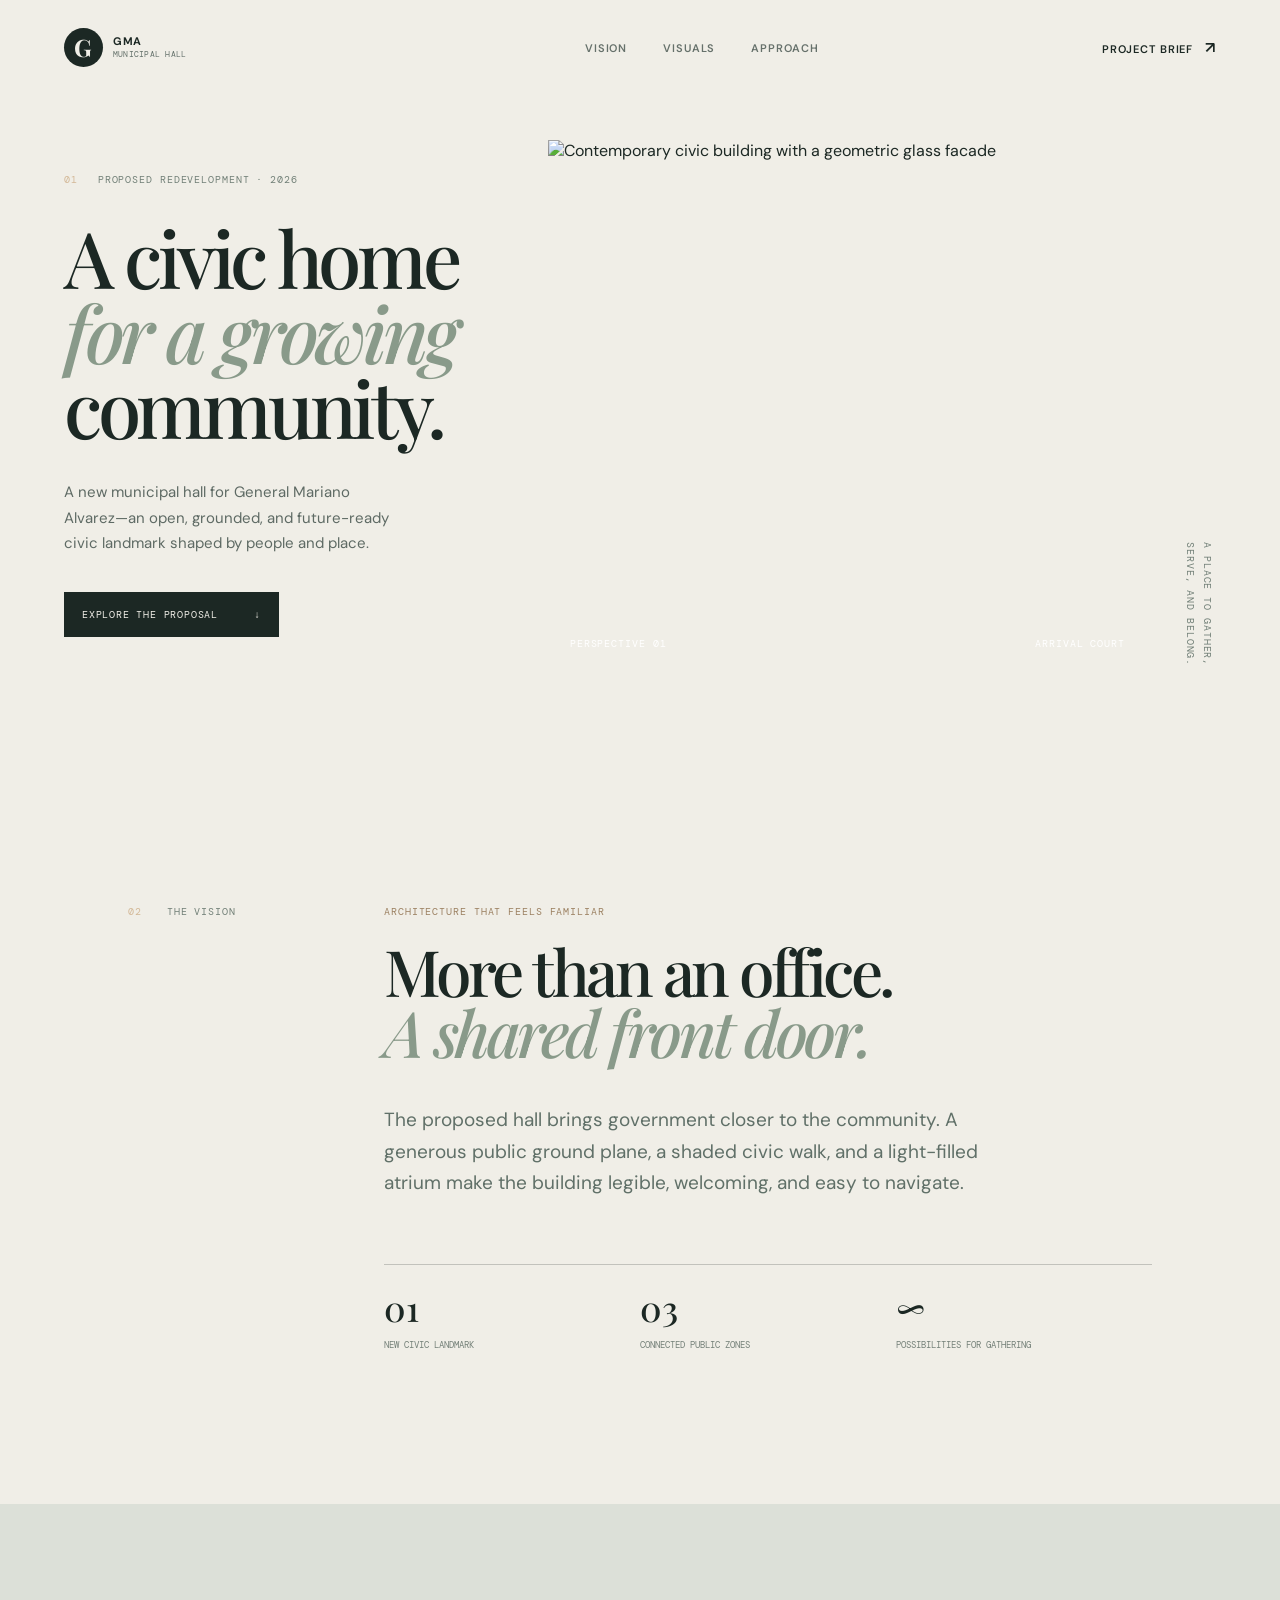
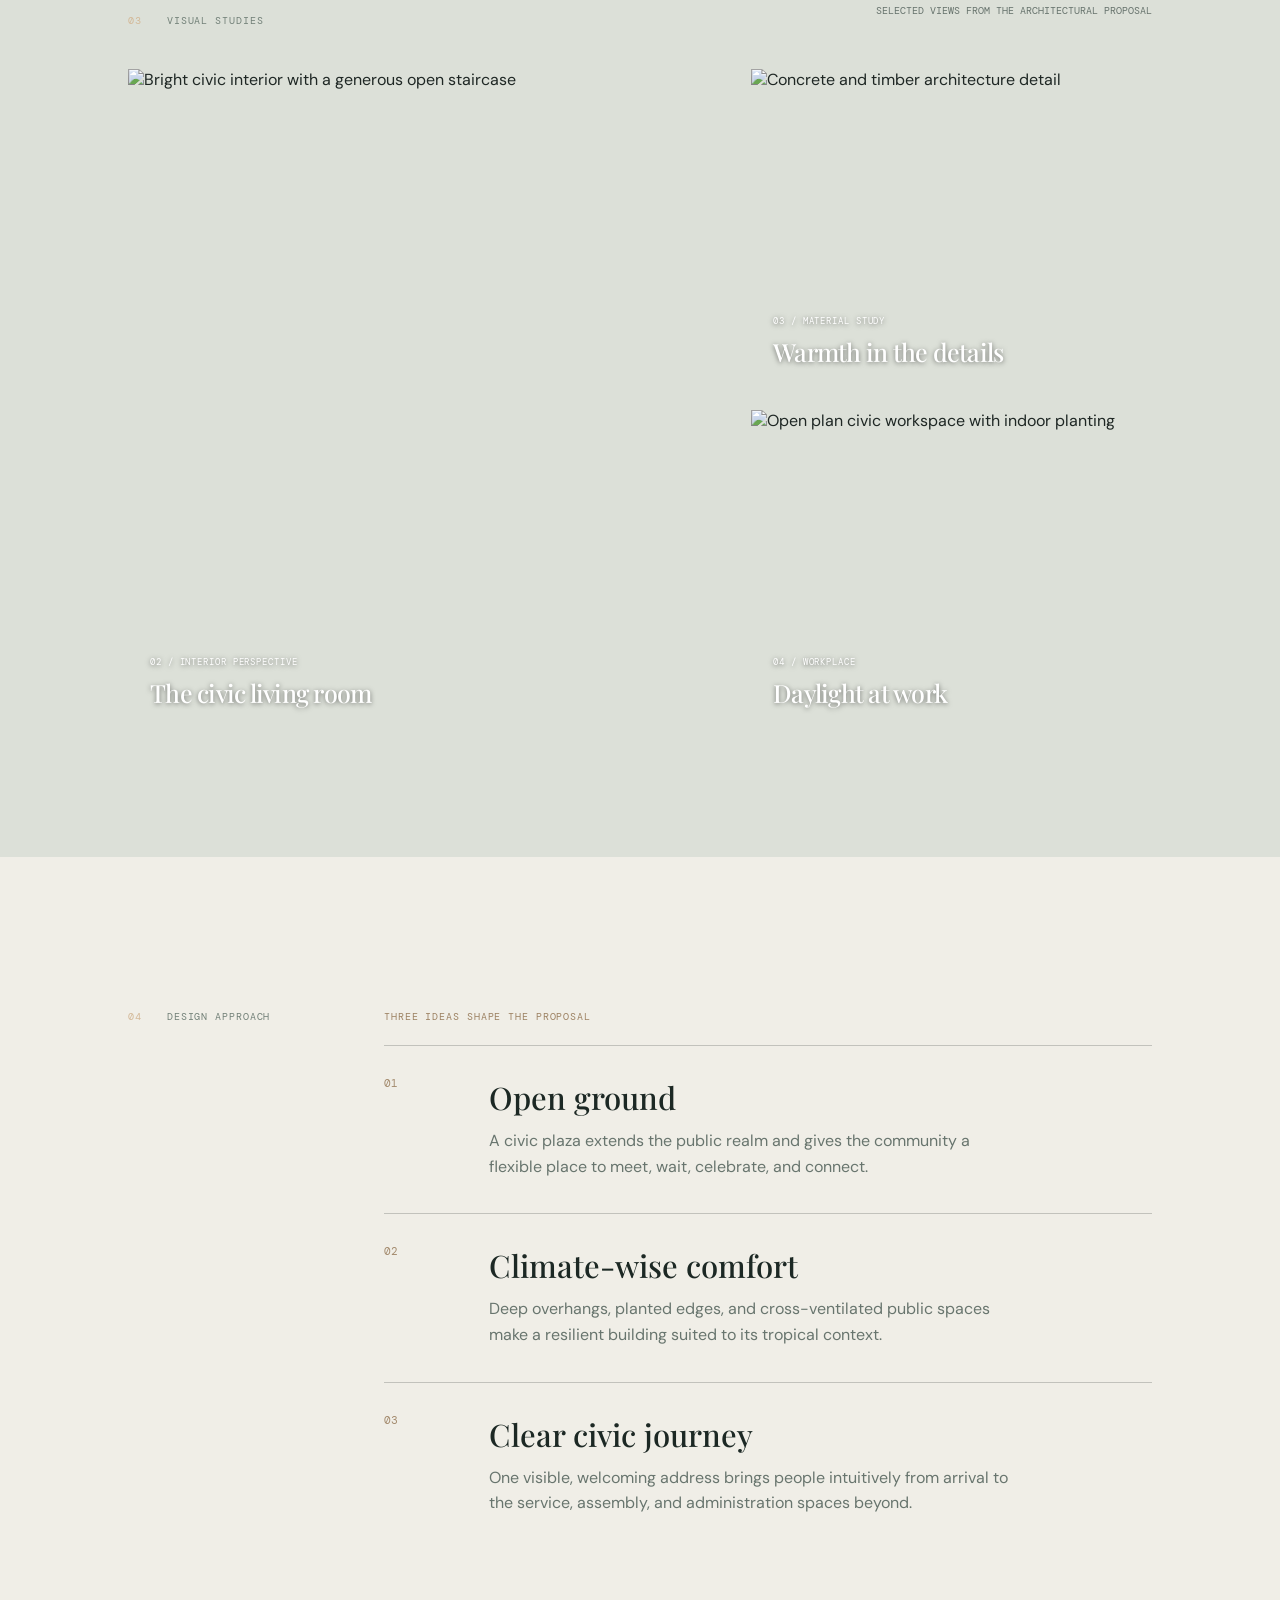
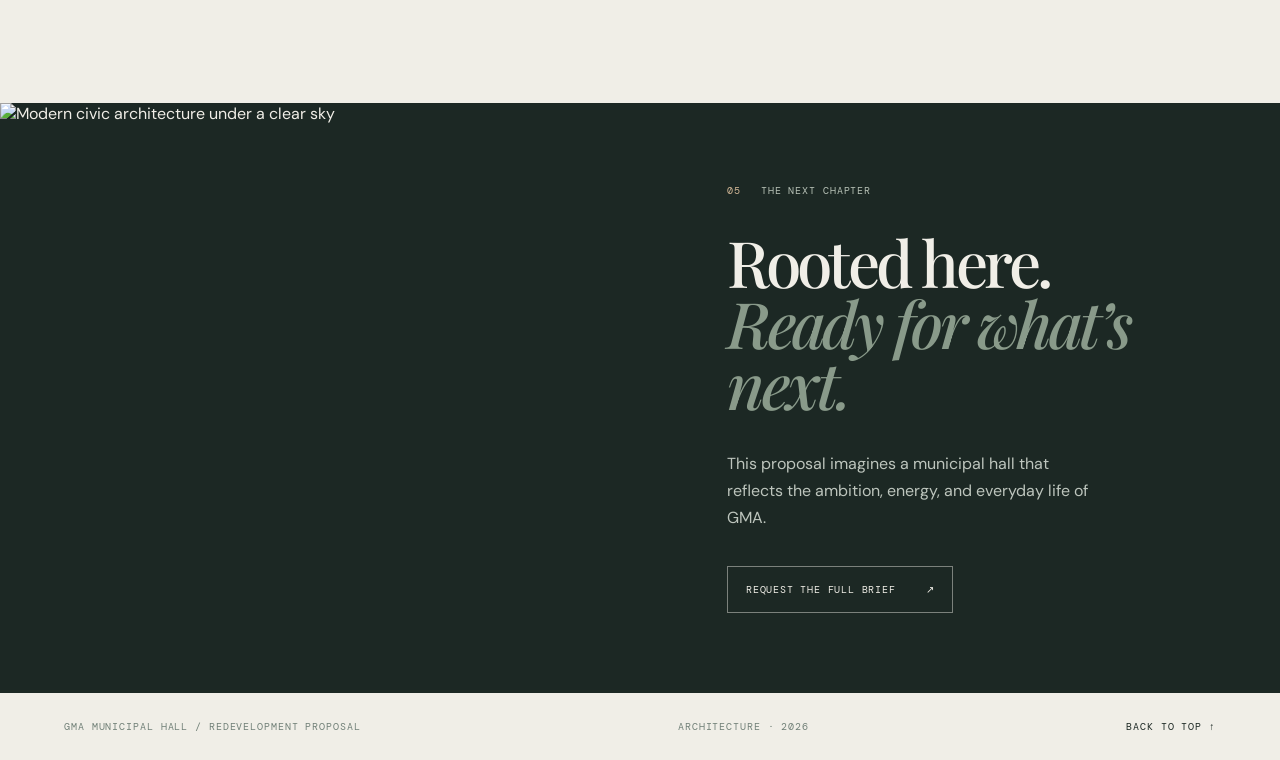
==== development.html @ 1686a59d "Initial" ====
<!doctype html>
<html lang="en">
  <head>
    <meta charset="UTF-8" />
    <meta name="viewport" content="width=device-width, initial-scale=1.0" />
    <meta name="description" content="A visual presentation of the proposed GMA Municipal Hall redevelopment." />
    <title>GMA Municipal Hall — Proposed Redevelopment</title>
    <link rel="preconnect" href="https://fonts.googleapis.com" />
    <link rel="preconnect" href="https://fonts.gstatic.com" crossorigin />
    <link href="https://fonts.googleapis.com/css2?family=DM+Mono:wght@400;500&family=DM+Sans:wght@400;500;600;700&family=Playfair+Display:wght@500;600&display=swap" rel="stylesheet" />
    <link rel="stylesheet" href="development.css" />
  </head>
  <body>
    <header class="site-header">
      <a class="wordmark" href="#top" aria-label="GMA Municipal Hall home">
        <span class="wordmark-mark">G</span>
        <span>GMA<br /><small>Municipal Hall</small></span>
      </a>
      <nav class="site-nav" aria-label="Primary navigation">
        <a href="#vision">Vision</a>
        <a href="#gallery">Visuals</a>
        <a href="#principles">Approach</a>
      </nav>
      <a class="header-link" href="#contact">Project brief <span>↗</span></a>
    </header>

    <main id="top">
      <section class="hero">
        <div class="hero-copy">
          <p class="eyebrow"><span>01</span> Proposed redevelopment · 2026</p>
          <h1>A civic home<br /><em>for a growing</em><br />community.</h1>
          <p class="hero-intro">A new municipal hall for General Mariano Alvarez—an open, grounded, and future-ready civic landmark shaped by people and place.</p>
          <a class="button button-dark" href="#gallery">Explore the proposal <span>↓</span></a>
        </div>
        <div class="hero-image">
          <img src="https://images.unsplash.com/photo-1486406146926-c627a92ad1ab?auto=format&fit=crop&w=1800&q=85" alt="Contemporary civic building with a geometric glass facade" />
          <div class="image-caption"><span>Perspective 01</span><span>Arrival court</span></div>
        </div>
        <div class="hero-side-note">A place to gather,<br />serve, and belong.</div>
      </section>

      <section class="intro section-grid" id="vision">
        <div class="section-label"><span>02</span><span>The vision</span></div>
        <div class="intro-content">
          <p class="kicker">Architecture that feels familiar</p>
          <h2>More than an office.<br /><em>A shared front door.</em></h2>
          <p class="large-copy">The proposed hall brings government closer to the community. A generous public ground plane, a shaded civic walk, and a light-filled atrium make the building legible, welcoming, and easy to navigate.</p>
          <div class="stats">
            <div><strong>01</strong><span>New civic landmark</span></div>
            <div><strong>03</strong><span>Connected public zones</span></div>
            <div><strong>∞</strong><span>Possibilities for gathering</span></div>
          </div>
        </div>
      </section>

      <section class="gallery-section" id="gallery">
        <div class="section-heading">
          <div class="section-label"><span>03</span><span>Visual studies</span></div>
          <p>Selected views from the architectural proposal</p>
        </div>
        <div class="gallery">
          <figure class="gallery-feature">
            <img src="https://images.unsplash.com/photo-1497366811353-6870744d04b2?auto=format&fit=crop&w=1400&q=85" alt="Bright civic interior with a generous open staircase" loading="lazy" />
            <figcaption><span>02 / Interior perspective</span><strong>The civic living room</strong></figcaption>
          </figure>
          <figure class="gallery-small gallery-small-top">
            <img src="https://images.unsplash.com/photo-1511818966892-d7d671e672a2?auto=format&fit=crop&w=1000&q=85" alt="Concrete and timber architecture detail" loading="lazy" />
            <figcaption><span>03 / Material study</span><strong>Warmth in the details</strong></figcaption>
          </figure>
          <figure class="gallery-small gallery-small-bottom">
            <img src="https://images.unsplash.com/photo-1497366754035-f200968a6e72?auto=format&fit=crop&w=1000&q=85" alt="Open plan civic workspace with indoor planting" loading="lazy" />
            <figcaption><span>04 / Workplace</span><strong>Daylight at work</strong></figcaption>
          </figure>
        </div>
      </section>

      <section class="principles section-grid" id="principles">
        <div class="section-label"><span>04</span><span>Design approach</span></div>
        <div class="principles-content">
          <p class="kicker">Three ideas shape the proposal</p>
          <div class="principle">
            <span class="principle-number">01</span>
            <div><h3>Open ground</h3><p>A civic plaza extends the public realm and gives the community a flexible place to meet, wait, celebrate, and connect.</p></div>
          </div>
          <div class="principle">
            <span class="principle-number">02</span>
            <div><h3>Climate-wise comfort</h3><p>Deep overhangs, planted edges, and cross-ventilated public spaces make a resilient building suited to its tropical context.</p></div>
          </div>
          <div class="principle">
            <span class="principle-number">03</span>
            <div><h3>Clear civic journey</h3><p>One visible, welcoming address brings people intuitively from arrival to the service, assembly, and administration spaces beyond.</p></div>
          </div>
        </div>
      </section>

      <section class="closing" id="contact">
        <div class="closing-image"><img src="https://images.unsplash.com/photo-1487958449943-2429e8be8625?auto=format&fit=crop&w=1800&q=85" alt="Modern civic architecture under a clear sky" loading="lazy" /></div>
        <div class="closing-copy">
          <p class="eyebrow"><span>05</span> The next chapter</p>
          <h2>Rooted here.<br /><em>Ready for what’s next.</em></h2>
          <p>This proposal imagines a municipal hall that reflects the ambition, energy, and everyday life of GMA.</p>
          <a class="button button-light" href="mailto:hello@example.com">Request the full brief <span>↗</span></a>
        </div>
      </section>
    </main>

    <footer class="site-footer">
      <span>GMA Municipal Hall / Redevelopment proposal</span>
      <span>Architecture · 2026</span>
      <a href="#top">Back to top ↑</a>
    </footer>
  </body>
</html>
---- development.css ----
:root {
  --ink: #1c2824;
  --paper: #f0eee7;
  --sand: #d3b897;
  --sage: #8d9c8a;
  --line: rgba(28, 40, 36, 0.22);
  --serif: "Playfair Display", Georgia, serif;
  --sans: "DM Sans", Arial, sans-serif;
  --mono: "DM Mono", monospace;
}

* { box-sizing: border-box; }
html { scroll-behavior: smooth; }
body { margin: 0; color: var(--ink); background: var(--paper); font-family: var(--sans); }
img { display: block; width: 100%; height: 100%; object-fit: cover; }
a { color: inherit; text-decoration: none; }
.site-header { align-items: center; display: flex; justify-content: space-between; padding: 28px 5vw; }
.wordmark { align-items: center; display: flex; font-size: 11px; font-weight: 700; gap: 10px; letter-spacing: .06em; line-height: 1.05; text-transform: uppercase; }
.wordmark-mark { align-items: center; background: var(--ink); border-radius: 50%; color: var(--paper); display: flex; font-family: var(--serif); font-size: 24px; height: 39px; justify-content: center; width: 39px; }
.wordmark small { color: #64716b; font-family: var(--mono); font-size: 8px; font-weight: 400; letter-spacing: .03em; }
.site-nav { display: flex; gap: 36px; margin-left: 9vw; }
.site-nav a, .header-link { font-size: 11px; font-weight: 600; letter-spacing: .08em; text-transform: uppercase; }
.site-nav a { color: #66716b; }
.site-nav a:hover, .header-link:hover { color: var(--sand); }
.header-link span { font-size: 16px; margin-left: 8px; }
.hero { display: grid; grid-template-columns: 42% 52% 6%; min-height: 650px; padding: 5vh 5vw 9vh; }
.hero-copy { align-self: center; padding-right: 8%; }
.eyebrow, .kicker, .section-label, .image-caption, figcaption, .hero-side-note, .site-footer { font-family: var(--mono); font-size: 10px; letter-spacing: .09em; text-transform: uppercase; }
.eyebrow { color: #728078; margin: 0 0 34px; }
.eyebrow span, .section-label span:first-child { color: var(--sand); margin-right: 13px; }
h1, h2 { font-family: var(--serif); font-weight: 500; letter-spacing: -.055em; line-height: .96; margin: 0; }
h1 { font-size: clamp(52px, 6.1vw, 94px); }
h1 em, h2 em { color: #899a8a; font-style: italic; }
.hero-intro { color: #5e6a64; font-size: 15px; line-height: 1.7; margin: 35px 0; max-width: 340px; }
.button { display: inline-flex; font-family: var(--mono); font-size: 10px; gap: 30px; justify-content: space-between; letter-spacing: .08em; padding: 16px 18px; text-transform: uppercase; }
.button-dark { background: var(--ink); color: var(--paper); min-width: 215px; }
.button-light { border: 1px solid rgba(240,238,231,.45); color: var(--paper); min-width: 220px; }
.button:hover { transform: translateY(-2px); transition: transform .2s ease; }
.hero-image { min-height: 530px; position: relative; }
.image-caption { bottom: 20px; color: white; display: flex; justify-content: space-between; left: 22px; position: absolute; right: 22px; }
.hero-side-note { align-self: end; color: #728078; line-height: 1.7; padding-bottom: 4px; writing-mode: vertical-rl; }
.section-grid { display: grid; grid-template-columns: 25% 75%; padding: 12vw 10vw; }
.section-label { color: #728078; display: flex; gap: 12px; }
.intro-content { max-width: 800px; }
.kicker { color: #9c8162; margin: 0 0 22px; }
h2 { font-size: clamp(40px, 5vw, 70px); }
.large-copy { color: #607068; font-size: 19px; line-height: 1.65; margin: 42px 0 65px; max-width: 620px; }
.stats { border-top: 1px solid var(--line); display: grid; grid-template-columns: repeat(3, 1fr); padding-top: 19px; }
.stats div { display: flex; flex-direction: column; gap: 8px; }
.stats strong { font-family: var(--serif); font-size: 35px; font-weight: 500; }
.stats span { color: #758179; font-family: var(--mono); font-size: 9px; text-transform: uppercase; }
.gallery-section { background: #dce0d8; padding: 7vw 10vw 10vw; }
.section-heading { align-items: end; display: flex; justify-content: space-between; margin-bottom: 42px; }
.section-heading p { color: #67736d; font-family: var(--mono); font-size: 10px; text-transform: uppercase; }
.gallery { display: grid; gap: 22px; grid-template-columns: 1.5fr 1fr; grid-template-rows: 1fr 1fr; }
figure { margin: 0; }
.gallery-feature { grid-row: span 2; min-height: 660px; }
.gallery-small { min-height: 319px; }
figure img { filter: saturate(.72); transition: filter .4s ease, transform .6s ease; }
figure:hover img { filter: saturate(1); transform: scale(1.02); }
figure { overflow: hidden; position: relative; }
figcaption { bottom: 20px; color: #fff; left: 22px; position: absolute; text-shadow: 0 1px 5px #0008; }
figcaption span { display: block; font-size: 9px; margin-bottom: 8px; }
figcaption strong { display: block; font-family: var(--serif); font-size: 25px; font-weight: 500; letter-spacing: -.03em; text-transform: none; }
.principles-content { max-width: 780px; }
.principle { border-top: 1px solid var(--line); display: grid; gap: 35px; grid-template-columns: 70px 1fr; padding: 30px 0 34px; }
.principle-number { color: #a38a6d; font-family: var(--mono); font-size: 11px; }
h3 { font-family: var(--serif); font-size: 31px; font-weight: 500; margin: 0 0 10px; }
.principle p { color: #68756e; line-height: 1.6; margin: 0; max-width: 520px; }
.closing { background: var(--ink); color: var(--paper); display: grid; grid-template-columns: 52% 48%; min-height: 590px; }
.closing-image { min-height: 590px; }
.closing-copy { align-self: center; padding: 10%; }
.closing-copy .eyebrow { color: #b7c1b6; }
.closing-copy h2 { font-size: clamp(44px, 5vw, 72px); }
.closing-copy > p:not(.eyebrow) { color: #bdc5bd; line-height: 1.7; margin: 35px 0; max-width: 370px; }
.site-footer { color: #718078; display: flex; justify-content: space-between; padding: 27px 5vw; }
.site-footer a { color: var(--ink); }
@media (max-width: 750px) {
  .site-header { padding: 20px 6vw; }
  .site-nav { display: none; }
  .header-link { font-size: 9px; }
  .hero { display: block; padding: 9vh 6vw 13vh; }
  .hero-copy { padding: 0 0 48px; }
  .hero-image { min-height: 440px; }
  .hero-side-note { display: none; }
  .section-grid { display: block; padding: 22vw 8vw; }
  .section-label { margin-bottom: 42px; }
  .large-copy { font-size: 17px; margin: 32px 0 48px; }
  .stats { gap: 12px; }
  .stats strong { font-size: 28px; }
  .stats span { font-size: 8px; line-height: 1.4; }
  .gallery-section { padding: 18vw 6vw; }
  .section-heading { align-items: start; display: block; }
  .section-heading p { line-height: 1.5; margin-top: 20px; }
  .gallery { display: block; }
  .gallery-feature, .gallery-small { margin-bottom: 18px; min-height: 390px; }
  .gallery-small:last-child { margin-bottom: 0; }
  .closing { display: block; }
  .closing-image { min-height: 380px; }
  .closing-copy { padding: 18vw 8vw 20vw; }
  .site-footer { display: block; font-size: 8px; line-height: 2.2; padding: 24px 6vw; }
  .site-footer a { display: block; }
}
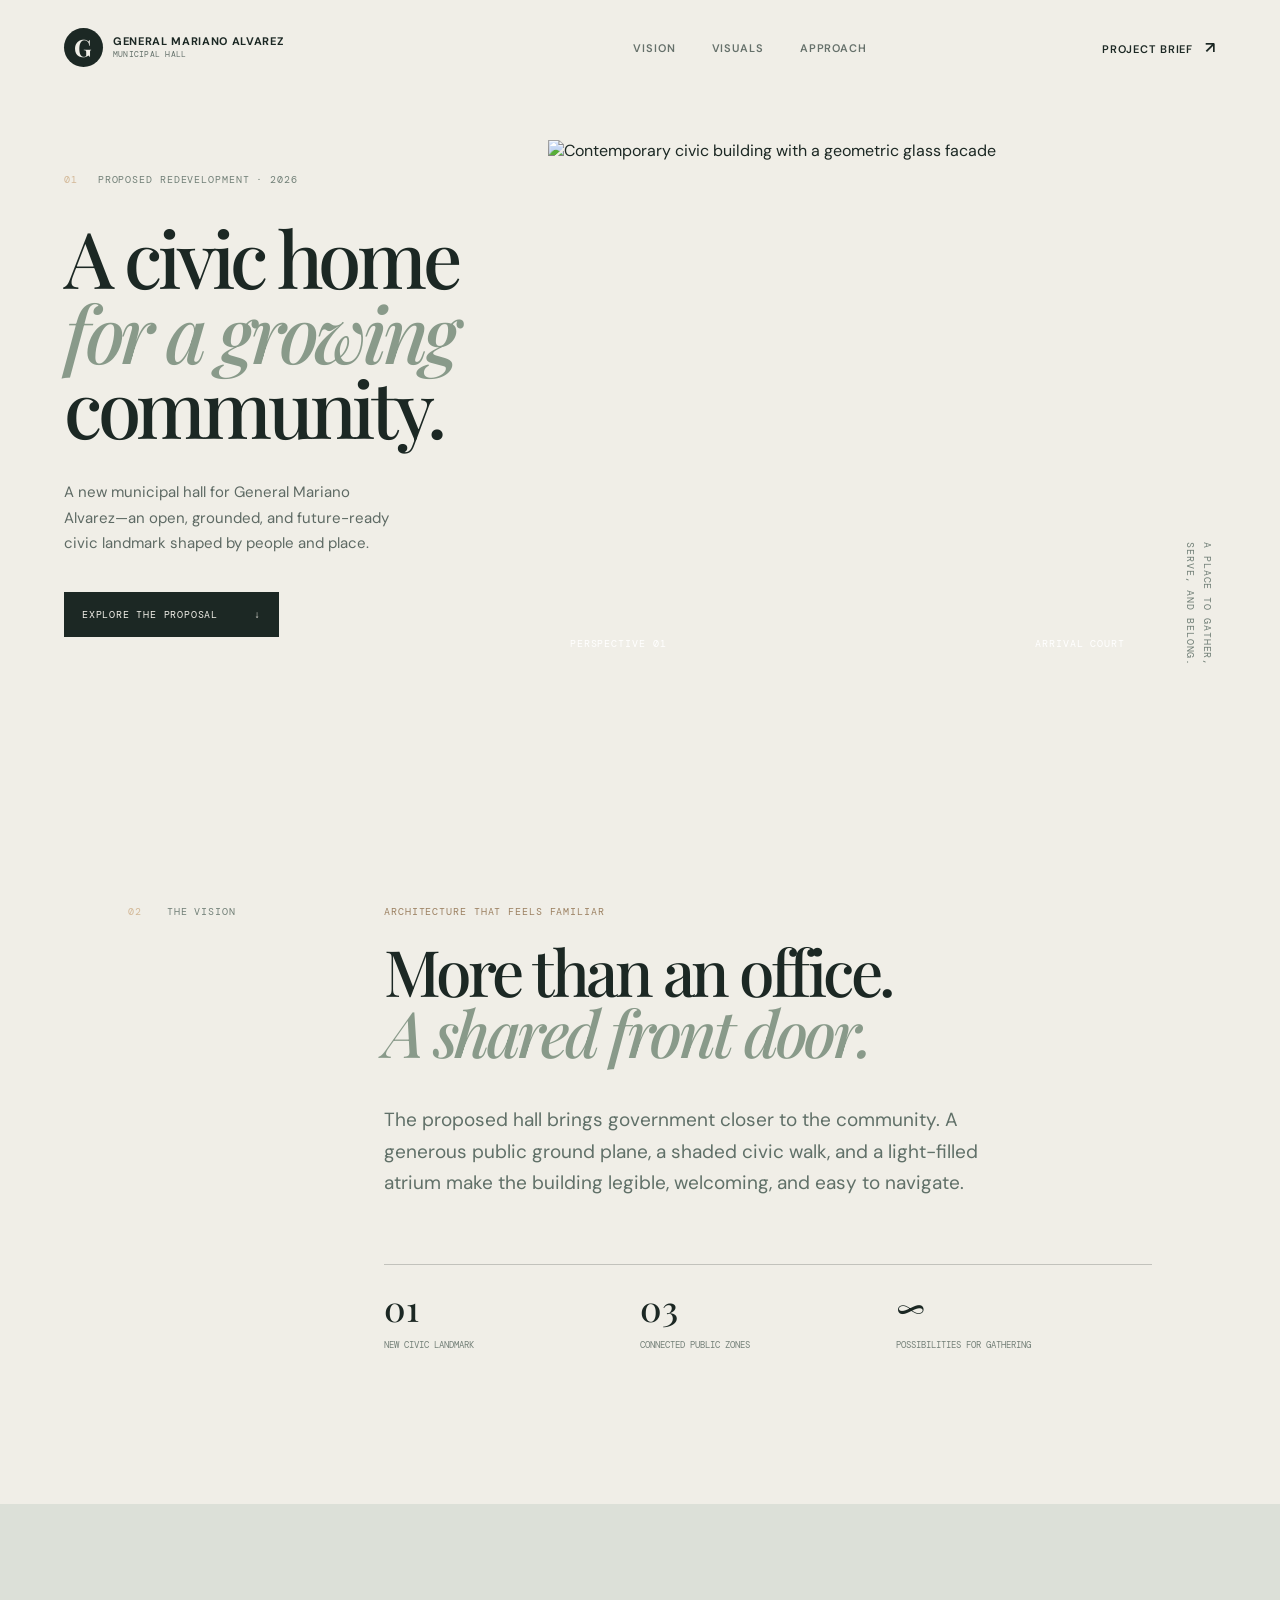
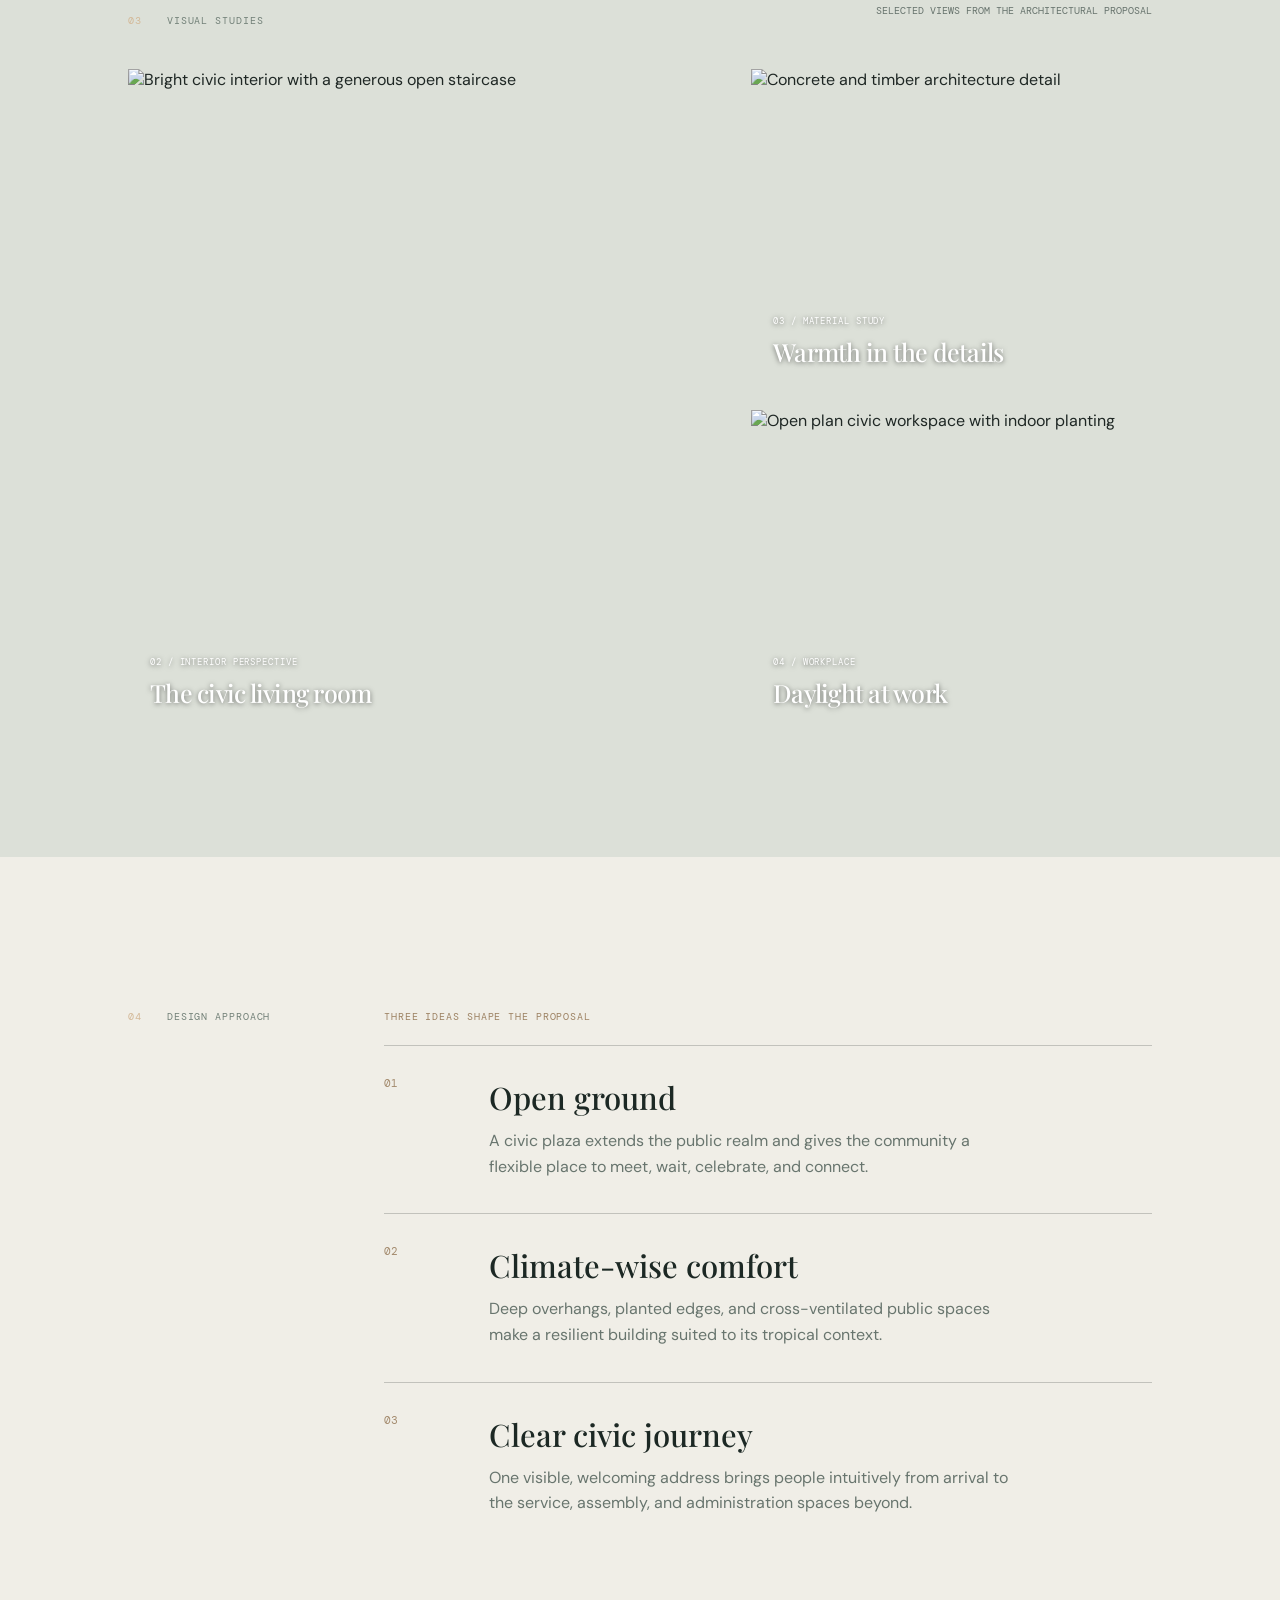
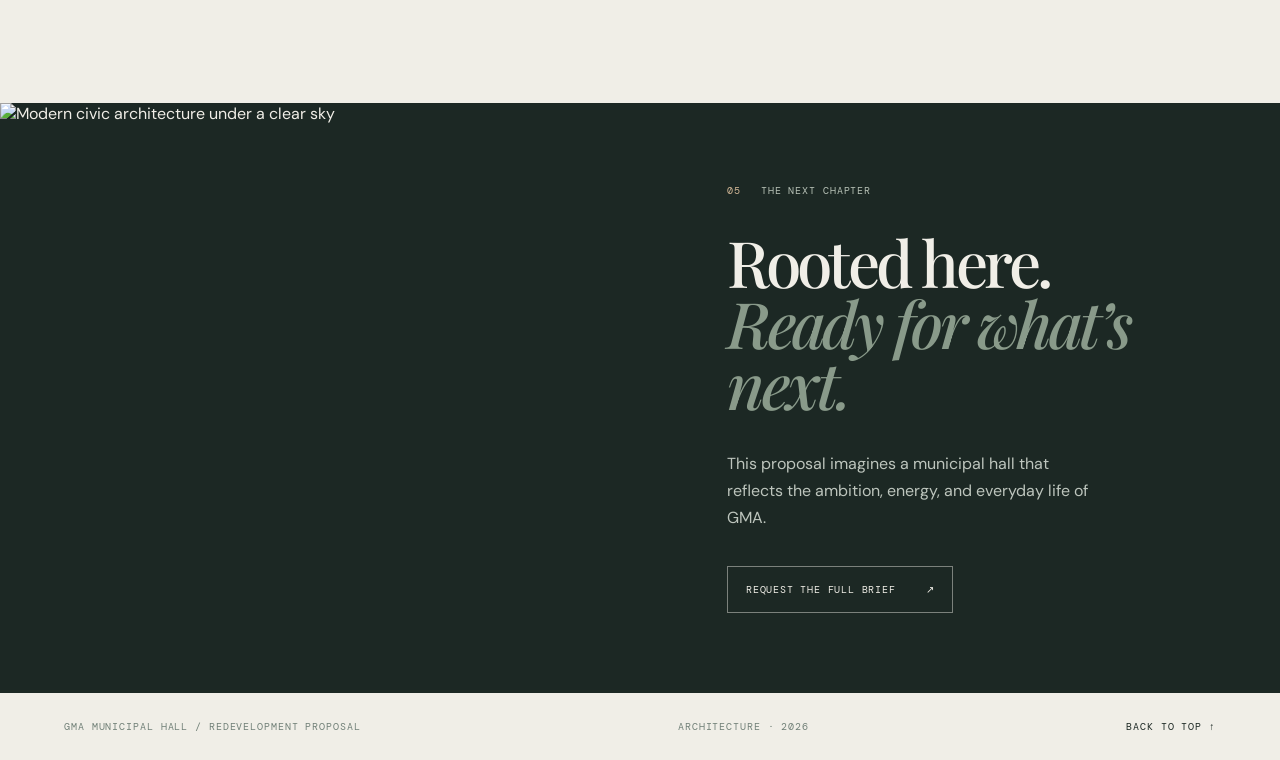
==== commit 788e5a1d: "update" ====
--- a/development.html
+++ b/development.html
@@ -4,7 +4,7 @@
     <meta charset="UTF-8" />
     <meta name="viewport" content="width=device-width, initial-scale=1.0" />
     <meta name="description" content="A visual presentation of the proposed GMA Municipal Hall redevelopment." />
-    <title>GMA Municipal Hall — Proposed Redevelopment</title>
+    <title>General Mariano Alvarez Municipal Hall — Proposed Redevelopment</title>
     <link rel="preconnect" href="https://fonts.googleapis.com" />
     <link rel="preconnect" href="https://fonts.gstatic.com" crossorigin />
     <link href="https://fonts.googleapis.com/css2?family=DM+Mono:wght@400;500&family=DM+Sans:wght@400;500;600;700&family=Playfair+Display:wght@500;600&display=swap" rel="stylesheet" />
@@ -12,9 +12,9 @@
   </head>
   <body>
     <header class="site-header">
-      <a class="wordmark" href="#top" aria-label="GMA Municipal Hall home">
+      <a class="wordmark" href="#top" aria-label="General Mariano Alvarez Municipal Hall home">
         <span class="wordmark-mark">G</span>
-        <span>GMA<br /><small>Municipal Hall</small></span>
+        <span>General Mariano Alvarez<br /><small>Municipal Hall</small></span>
       </a>
       <nav class="site-nav" aria-label="Primary navigation">
         <a href="#vision">Vision</a>
--- a/development.css
+++ b/development.css
@@ -1,103 +1,538 @@
  :root {
-  --ink: #1c2824;
-  --paper: #f0eee7;
-  --sand: #d3b897;
-  --sage: #8d9c8a;
-  --line: rgba(28, 40, 36, 0.22);
-  --serif: "Playfair Display", Georgia, serif;
-  --sans: "DM Sans", Arial, sans-serif;
-  --mono: "DM Mono", monospace;
-}
-
-* { box-sizing: border-box; }
-html { scroll-behavior: smooth; }
-body { margin: 0; color: var(--ink); background: var(--paper); font-family: var(--sans); }
-img { display: block; width: 100%; height: 100%; object-fit: cover; }
-a { color: inherit; text-decoration: none; }
-.site-header { align-items: center; display: flex; justify-content: space-between; padding: 28px 5vw; }
-.wordmark { align-items: center; display: flex; font-size: 11px; font-weight: 700; gap: 10px; letter-spacing: .06em; line-height: 1.05; text-transform: uppercase; }
-.wordmark-mark { align-items: center; background: var(--ink); border-radius: 50%; color: var(--paper); display: flex; font-family: var(--serif); font-size: 24px; height: 39px; justify-content: center; width: 39px; }
-.wordmark small { color: #64716b; font-family: var(--mono); font-size: 8px; font-weight: 400; letter-spacing: .03em; }
-.site-nav { display: flex; gap: 36px; margin-left: 9vw; }
-.site-nav a, .header-link { font-size: 11px; font-weight: 600; letter-spacing: .08em; text-transform: uppercase; }
-.site-nav a { color: #66716b; }
-.site-nav a:hover, .header-link:hover { color: var(--sand); }
-.header-link span { font-size: 16px; margin-left: 8px; }
-.hero { display: grid; grid-template-columns: 42% 52% 6%; min-height: 650px; padding: 5vh 5vw 9vh; }
-.hero-copy { align-self: center; padding-right: 8%; }
-.eyebrow, .kicker, .section-label, .image-caption, figcaption, .hero-side-note, .site-footer { font-family: var(--mono); font-size: 10px; letter-spacing: .09em; text-transform: uppercase; }
-.eyebrow { color: #728078; margin: 0 0 34px; }
-.eyebrow span, .section-label span:first-child { color: var(--sand); margin-right: 13px; }
-h1, h2 { font-family: var(--serif); font-weight: 500; letter-spacing: -.055em; line-height: .96; margin: 0; }
-h1 { font-size: clamp(52px, 6.1vw, 94px); }
-h1 em, h2 em { color: #899a8a; font-style: italic; }
-.hero-intro { color: #5e6a64; font-size: 15px; line-height: 1.7; margin: 35px 0; max-width: 340px; }
-.button { display: inline-flex; font-family: var(--mono); font-size: 10px; gap: 30px; justify-content: space-between; letter-spacing: .08em; padding: 16px 18px; text-transform: uppercase; }
-.button-dark { background: var(--ink); color: var(--paper); min-width: 215px; }
-.button-light { border: 1px solid rgba(240,238,231,.45); color: var(--paper); min-width: 220px; }
-.button:hover { transform: translateY(-2px); transition: transform .2s ease; }
-.hero-image { min-height: 530px; position: relative; }
-.image-caption { bottom: 20px; color: white; display: flex; justify-content: space-between; left: 22px; position: absolute; right: 22px; }
-.hero-side-note { align-self: end; color: #728078; line-height: 1.7; padding-bottom: 4px; writing-mode: vertical-rl; }
-.section-grid { display: grid; grid-template-columns: 25% 75%; padding: 12vw 10vw; }
-.section-label { color: #728078; display: flex; gap: 12px; }
-.intro-content { max-width: 800px; }
-.kicker { color: #9c8162; margin: 0 0 22px; }
-h2 { font-size: clamp(40px, 5vw, 70px); }
-.large-copy { color: #607068; font-size: 19px; line-height: 1.65; margin: 42px 0 65px; max-width: 620px; }
-.stats { border-top: 1px solid var(--line); display: grid; grid-template-columns: repeat(3, 1fr); padding-top: 19px; }
-.stats div { display: flex; flex-direction: column; gap: 8px; }
-.stats strong { font-family: var(--serif); font-size: 35px; font-weight: 500; }
-.stats span { color: #758179; font-family: var(--mono); font-size: 9px; text-transform: uppercase; }
-.gallery-section { background: #dce0d8; padding: 7vw 10vw 10vw; }
-.section-heading { align-items: end; display: flex; justify-content: space-between; margin-bottom: 42px; }
-.section-heading p { color: #67736d; font-family: var(--mono); font-size: 10px; text-transform: uppercase; }
-.gallery { display: grid; gap: 22px; grid-template-columns: 1.5fr 1fr; grid-template-rows: 1fr 1fr; }
-figure { margin: 0; }
-.gallery-feature { grid-row: span 2; min-height: 660px; }
-.gallery-small { min-height: 319px; }
-figure img { filter: saturate(.72); transition: filter .4s ease, transform .6s ease; }
-figure:hover img { filter: saturate(1); transform: scale(1.02); }
-figure { overflow: hidden; position: relative; }
-figcaption { bottom: 20px; color: #fff; left: 22px; position: absolute; text-shadow: 0 1px 5px #0008; }
-figcaption span { display: block; font-size: 9px; margin-bottom: 8px; }
-figcaption strong { display: block; font-family: var(--serif); font-size: 25px; font-weight: 500; letter-spacing: -.03em; text-transform: none; }
-.principles-content { max-width: 780px; }
-.principle { border-top: 1px solid var(--line); display: grid; gap: 35px; grid-template-columns: 70px 1fr; padding: 30px 0 34px; }
-.principle-number { color: #a38a6d; font-family: var(--mono); font-size: 11px; }
-h3 { font-family: var(--serif); font-size: 31px; font-weight: 500; margin: 0 0 10px; }
-.principle p { color: #68756e; line-height: 1.6; margin: 0; max-width: 520px; }
-.closing { background: var(--ink); color: var(--paper); display: grid; grid-template-columns: 52% 48%; min-height: 590px; }
-.closing-image { min-height: 590px; }
-.closing-copy { align-self: center; padding: 10%; }
-.closing-copy .eyebrow { color: #b7c1b6; }
-.closing-copy h2 { font-size: clamp(44px, 5vw, 72px); }
-.closing-copy > p:not(.eyebrow) { color: #bdc5bd; line-height: 1.7; margin: 35px 0; max-width: 370px; }
-.site-footer { color: #718078; display: flex; justify-content: space-between; padding: 27px 5vw; }
-.site-footer a { color: var(--ink); }
-@media (max-width: 750px) {
-  .site-header { padding: 20px 6vw; }
-  .site-nav { display: none; }
-  .header-link { font-size: 9px; }
-  .hero { display: block; padding: 9vh 6vw 13vh; }
-  .hero-copy { padding: 0 0 48px; }
-  .hero-image { min-height: 440px; }
-  .hero-side-note { display: none; }
-  .section-grid { display: block; padding: 22vw 8vw; }
-  .section-label { margin-bottom: 42px; }
-  .large-copy { font-size: 17px; margin: 32px 0 48px; }
-  .stats { gap: 12px; }
-  .stats strong { font-size: 28px; }
-  .stats span { font-size: 8px; line-height: 1.4; }
-  .gallery-section { padding: 18vw 6vw; }
-  .section-heading { align-items: start; display: block; }
-  .section-heading p { line-height: 1.5; margin-top: 20px; }
-  .gallery { display: block; }
-  .gallery-feature, .gallery-small { margin-bottom: 18px; min-height: 390px; }
-  .gallery-small:last-child { margin-bottom: 0; }
-  .closing { display: block; }
-  .closing-image { min-height: 380px; }
-  .closing-copy { padding: 18vw 8vw 20vw; }
-  .site-footer { display: block; font-size: 8px; line-height: 2.2; padding: 24px 6vw; }
-  .site-footer a { display: block; }
-}+   --ink: #1c2824;
+   --paper: #f0eee7;
+   --sand: #d3b897;
+   --sage: #8d9c8a;
+   --line: rgba(28, 40, 36, 0.22);
+   --serif: "Playfair Display", Georgia, serif;
+   --sans: "DM Sans", Arial, sans-serif;
+   --mono: "DM Mono", monospace;
+ }
+
+ * {
+   box-sizing: border-box;
+ }
+
+ html {
+   scroll-behavior: smooth;
+ }
+
+ body {
+   margin: 0;
+   color: var(--ink);
+   background: var(--paper);
+   font-family: var(--sans);
+ }
+
+ img {
+   display: block;
+   width: 100%;
+   height: 100%;
+   object-fit: cover;
+ }
+
+ a {
+   color: inherit;
+   text-decoration: none;
+ }
+
+ .site-header {
+   align-items: center;
+   display: flex;
+   justify-content: space-between;
+   padding: 28px 5vw;
+ }
+
+ .wordmark {
+   align-items: center;
+   display: flex;
+   font-size: 11px;
+   font-weight: 700;
+   gap: 10px;
+   letter-spacing: .06em;
+   line-height: 1.05;
+   text-transform: uppercase;
+ }
+
+ .wordmark-mark {
+   align-items: center;
+   background: var(--ink);
+   border-radius: 50%;
+   color: var(--paper);
+   display: flex;
+   font-family: var(--serif);
+   font-size: 24px;
+   height: 39px;
+   justify-content: center;
+   width: 39px;
+ }
+
+ .wordmark small {
+   color: #64716b;
+   font-family: var(--mono);
+   font-size: 8px;
+   font-weight: 400;
+   letter-spacing: .03em;
+ }
+
+ .site-nav {
+   display: flex;
+   gap: 36px;
+   margin-left: 9vw;
+ }
+
+ .site-nav a,
+ .header-link {
+   font-size: 11px;
+   font-weight: 600;
+   letter-spacing: .08em;
+   text-transform: uppercase;
+ }
+
+ .site-nav a {
+   color: #66716b;
+ }
+
+ .site-nav a:hover,
+ .header-link:hover {
+   color: var(--sand);
+ }
+
+ .header-link span {
+   font-size: 16px;
+   margin-left: 8px;
+ }
+
+ .hero {
+   display: grid;
+   grid-template-columns: 42% 52% 6%;
+   min-height: 650px;
+   padding: 5vh 5vw 9vh;
+ }
+
+ .hero-copy {
+   align-self: center;
+   padding-right: 8%;
+ }
+
+ .eyebrow,
+ .kicker,
+ .section-label,
+ .image-caption,
+ figcaption,
+ .hero-side-note,
+ .site-footer {
+   font-family: var(--mono);
+   font-size: 10px;
+   letter-spacing: .09em;
+   text-transform: uppercase;
+ }
+
+ .eyebrow {
+   color: #728078;
+   margin: 0 0 34px;
+ }
+
+ .eyebrow span,
+ .section-label span:first-child {
+   color: var(--sand);
+   margin-right: 13px;
+ }
+
+ h1,
+ h2 {
+   font-family: var(--serif);
+   font-weight: 500;
+   letter-spacing: -.055em;
+   line-height: .96;
+   margin: 0;
+ }
+
+ h1 {
+   font-size: clamp(52px, 6.1vw, 94px);
+ }
+
+ h1 em,
+ h2 em {
+   color: #899a8a;
+   font-style: italic;
+ }
+
+ .hero-intro {
+   color: #5e6a64;
+   font-size: 15px;
+   line-height: 1.7;
+   margin: 35px 0;
+   max-width: 340px;
+ }
+
+ .button {
+   display: inline-flex;
+   font-family: var(--mono);
+   font-size: 10px;
+   gap: 30px;
+   justify-content: space-between;
+   letter-spacing: .08em;
+   padding: 16px 18px;
+   text-transform: uppercase;
+ }
+
+ .button-dark {
+   background: var(--ink);
+   color: var(--paper);
+   min-width: 215px;
+ }
+
+ .button-light {
+   border: 1px solid rgba(240, 238, 231, .45);
+   color: var(--paper);
+   min-width: 220px;
+ }
+
+ .button:hover {
+   transform: translateY(-2px);
+   transition: transform .2s ease;
+ }
+
+ .hero-image {
+   min-height: 530px;
+   position: relative;
+ }
+
+ .image-caption {
+   bottom: 20px;
+   color: white;
+   display: flex;
+   justify-content: space-between;
+   left: 22px;
+   position: absolute;
+   right: 22px;
+ }
+
+ .hero-side-note {
+   align-self: end;
+   color: #728078;
+   line-height: 1.7;
+   padding-bottom: 4px;
+   writing-mode: vertical-rl;
+ }
+
+ .section-grid {
+   display: grid;
+   grid-template-columns: 25% 75%;
+   padding: 12vw 10vw;
+ }
+
+ .section-label {
+   color: #728078;
+   display: flex;
+   gap: 12px;
+ }
+
+ .intro-content {
+   max-width: 800px;
+ }
+
+ .kicker {
+   color: #9c8162;
+   margin: 0 0 22px;
+ }
+
+ h2 {
+   font-size: clamp(40px, 5vw, 70px);
+ }
+
+ .large-copy {
+   color: #607068;
+   font-size: 19px;
+   line-height: 1.65;
+   margin: 42px 0 65px;
+   max-width: 620px;
+ }
+
+ .stats {
+   border-top: 1px solid var(--line);
+   display: grid;
+   grid-template-columns: repeat(3, 1fr);
+   padding-top: 19px;
+ }
+
+ .stats div {
+   display: flex;
+   flex-direction: column;
+   gap: 8px;
+ }
+
+ .stats strong {
+   font-family: var(--serif);
+   font-size: 35px;
+   font-weight: 500;
+ }
+
+ .stats span {
+   color: #758179;
+   font-family: var(--mono);
+   font-size: 9px;
+   text-transform: uppercase;
+ }
+
+ .gallery-section {
+   background: #dce0d8;
+   padding: 7vw 10vw 10vw;
+ }
+
+ .section-heading {
+   align-items: end;
+   display: flex;
+   justify-content: space-between;
+   margin-bottom: 42px;
+ }
+
+ .section-heading p {
+   color: #67736d;
+   font-family: var(--mono);
+   font-size: 10px;
+   text-transform: uppercase;
+ }
+
+ .gallery {
+   display: grid;
+   gap: 22px;
+   grid-template-columns: 1.5fr 1fr;
+   grid-template-rows: 1fr 1fr;
+ }
+
+ figure {
+   margin: 0;
+ }
+
+ .gallery-feature {
+   grid-row: span 2;
+   min-height: 660px;
+ }
+
+ .gallery-small {
+   min-height: 319px;
+ }
+
+ figure img {
+   filter: saturate(.72);
+   transition: filter .4s ease, transform .6s ease;
+ }
+
+ figure:hover img {
+   filter: saturate(1);
+   transform: scale(1.02);
+ }
+
+ figure {
+   overflow: hidden;
+   position: relative;
+ }
+
+ figcaption {
+   bottom: 20px;
+   color: #fff;
+   left: 22px;
+   position: absolute;
+   text-shadow: 0 1px 5px #0008;
+ }
+
+ figcaption span {
+   display: block;
+   font-size: 9px;
+   margin-bottom: 8px;
+ }
+
+ figcaption strong {
+   display: block;
+   font-family: var(--serif);
+   font-size: 25px;
+   font-weight: 500;
+   letter-spacing: -.03em;
+   text-transform: none;
+ }
+
+ .principles-content {
+   max-width: 780px;
+ }
+
+ .principle {
+   border-top: 1px solid var(--line);
+   display: grid;
+   gap: 35px;
+   grid-template-columns: 70px 1fr;
+   padding: 30px 0 34px;
+ }
+
+ .principle-number {
+   color: #a38a6d;
+   font-family: var(--mono);
+   font-size: 11px;
+ }
+
+ h3 {
+   font-family: var(--serif);
+   font-size: 31px;
+   font-weight: 500;
+   margin: 0 0 10px;
+ }
+
+ .principle p {
+   color: #68756e;
+   line-height: 1.6;
+   margin: 0;
+   max-width: 520px;
+ }
+
+ .closing {
+   background: var(--ink);
+   color: var(--paper);
+   display: grid;
+   grid-template-columns: 52% 48%;
+   min-height: 590px;
+ }
+
+ .closing-image {
+   min-height: 590px;
+ }
+
+ .closing-copy {
+   align-self: center;
+   padding: 10%;
+ }
+
+ .closing-copy .eyebrow {
+   color: #b7c1b6;
+ }
+
+ .closing-copy h2 {
+   font-size: clamp(44px, 5vw, 72px);
+ }
+
+ .closing-copy>p:not(.eyebrow) {
+   color: #bdc5bd;
+   line-height: 1.7;
+   margin: 35px 0;
+   max-width: 370px;
+ }
+
+ .site-footer {
+   color: #718078;
+   display: flex;
+   justify-content: space-between;
+   padding: 27px 5vw;
+ }
+
+ .site-footer a {
+   color: var(--ink);
+ }
+
+ @media (max-width: 750px) {
+   .site-header {
+     padding: 20px 6vw;
+   }
+
+   .site-nav {
+     display: none;
+   }
+
+   .header-link {
+     font-size: 9px;
+   }
+
+   .hero {
+     display: block;
+     padding: 9vh 6vw 13vh;
+   }
+
+   .hero-copy {
+     padding: 0 0 48px;
+   }
+
+   .hero-image {
+     min-height: 440px;
+   }
+
+   .hero-side-note {
+     display: none;
+   }
+
+   .section-grid {
+     display: block;
+     padding: 22vw 8vw;
+   }
+
+   .section-label {
+     margin-bottom: 42px;
+   }
+
+   .large-copy {
+     font-size: 17px;
+     margin: 32px 0 48px;
+   }
+
+   .stats {
+     gap: 12px;
+   }
+
+   .stats strong {
+     font-size: 28px;
+   }
+
+   .stats span {
+     font-size: 8px;
+     line-height: 1.4;
+   }
+
+   .gallery-section {
+     padding: 18vw 6vw;
+   }
+
+   .section-heading {
+     align-items: start;
+     display: block;
+   }
+
+   .section-heading p {
+     line-height: 1.5;
+     margin-top: 20px;
+   }
+
+   .gallery {
+     display: block;
+   }
+
+   .gallery-feature,
+   .gallery-small {
+     margin-bottom: 18px;
+     min-height: 390px;
+   }
+
+   .gallery-small:last-child {
+     margin-bottom: 0;
+   }
+
+   .closing {
+     display: block;
+   }
+
+   .closing-image {
+     min-height: 380px;
+   }
+
+   .closing-copy {
+     padding: 18vw 8vw 20vw;
+   }
+
+   .site-footer {
+     display: block;
+     font-size: 8px;
+     line-height: 2.2;
+     padding: 24px 6vw;
+   }
+
+   .site-footer a {
+     display: block;
+   }
+ }
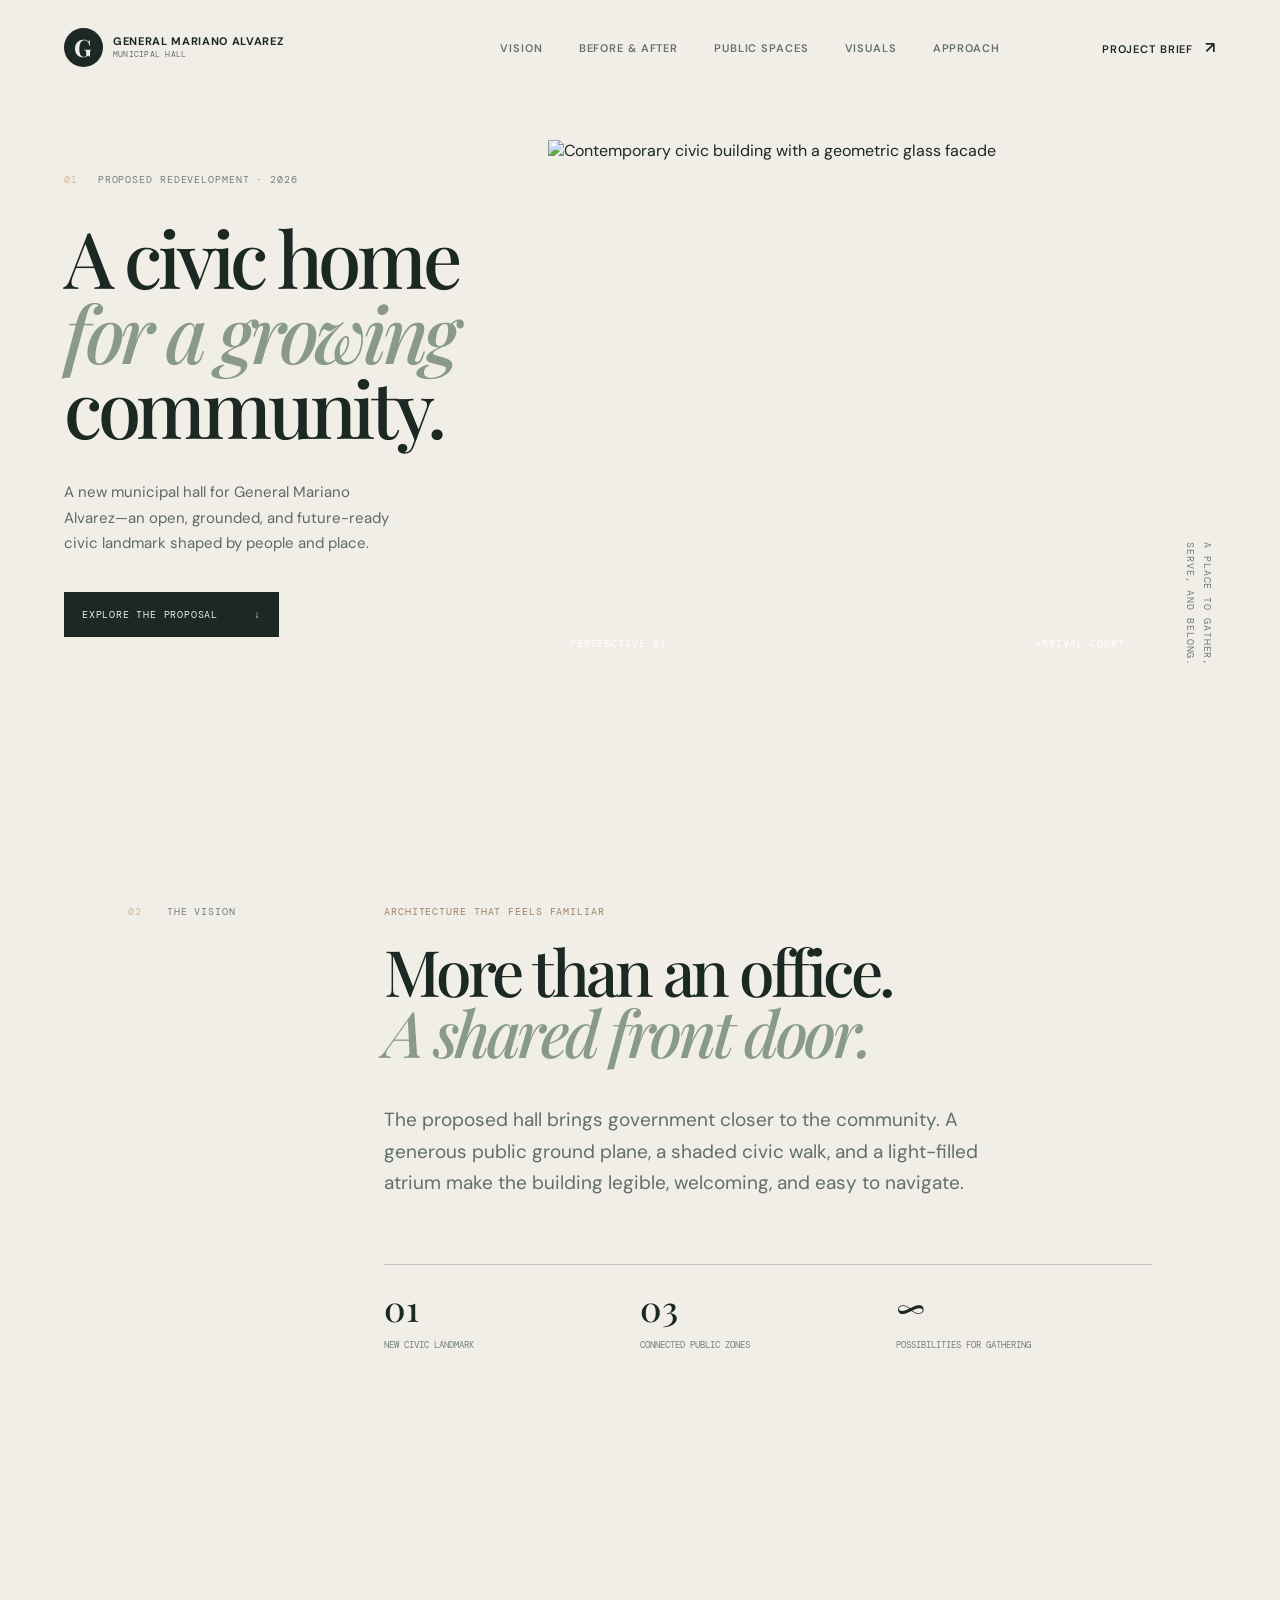
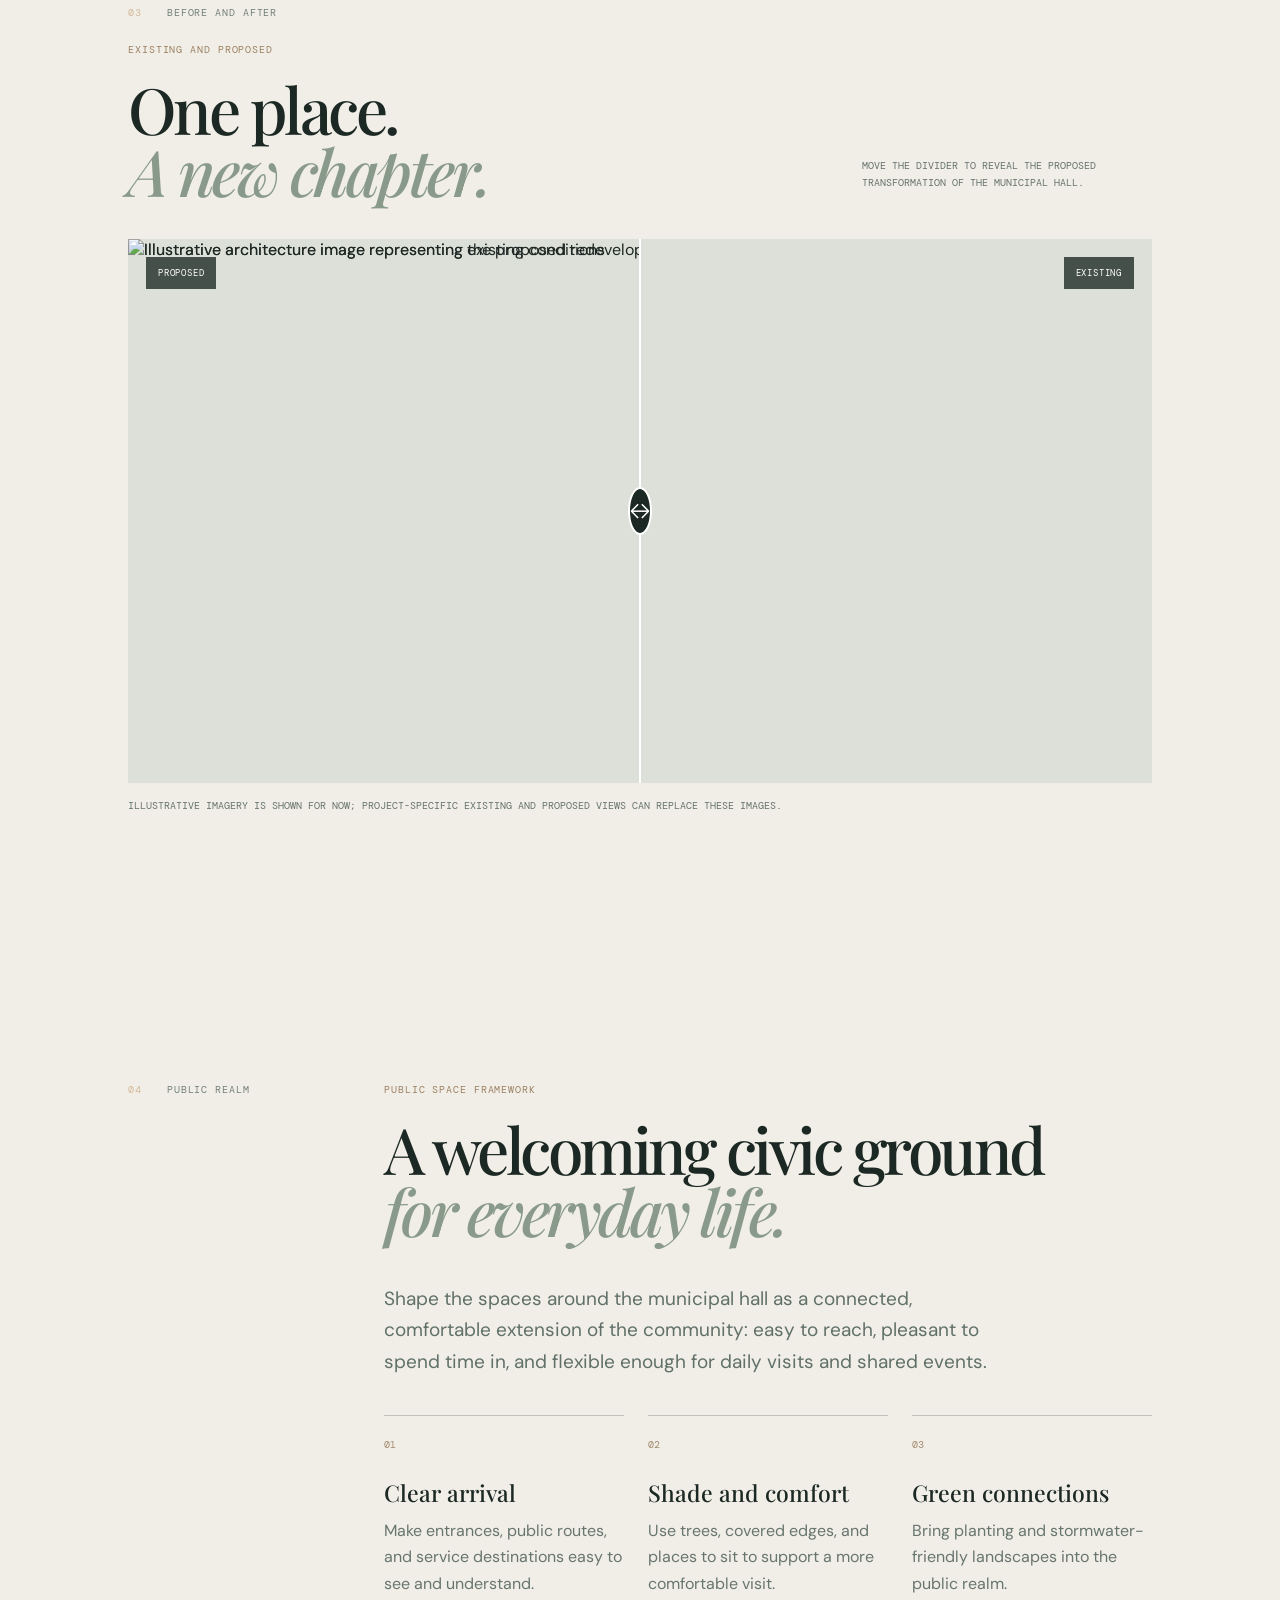
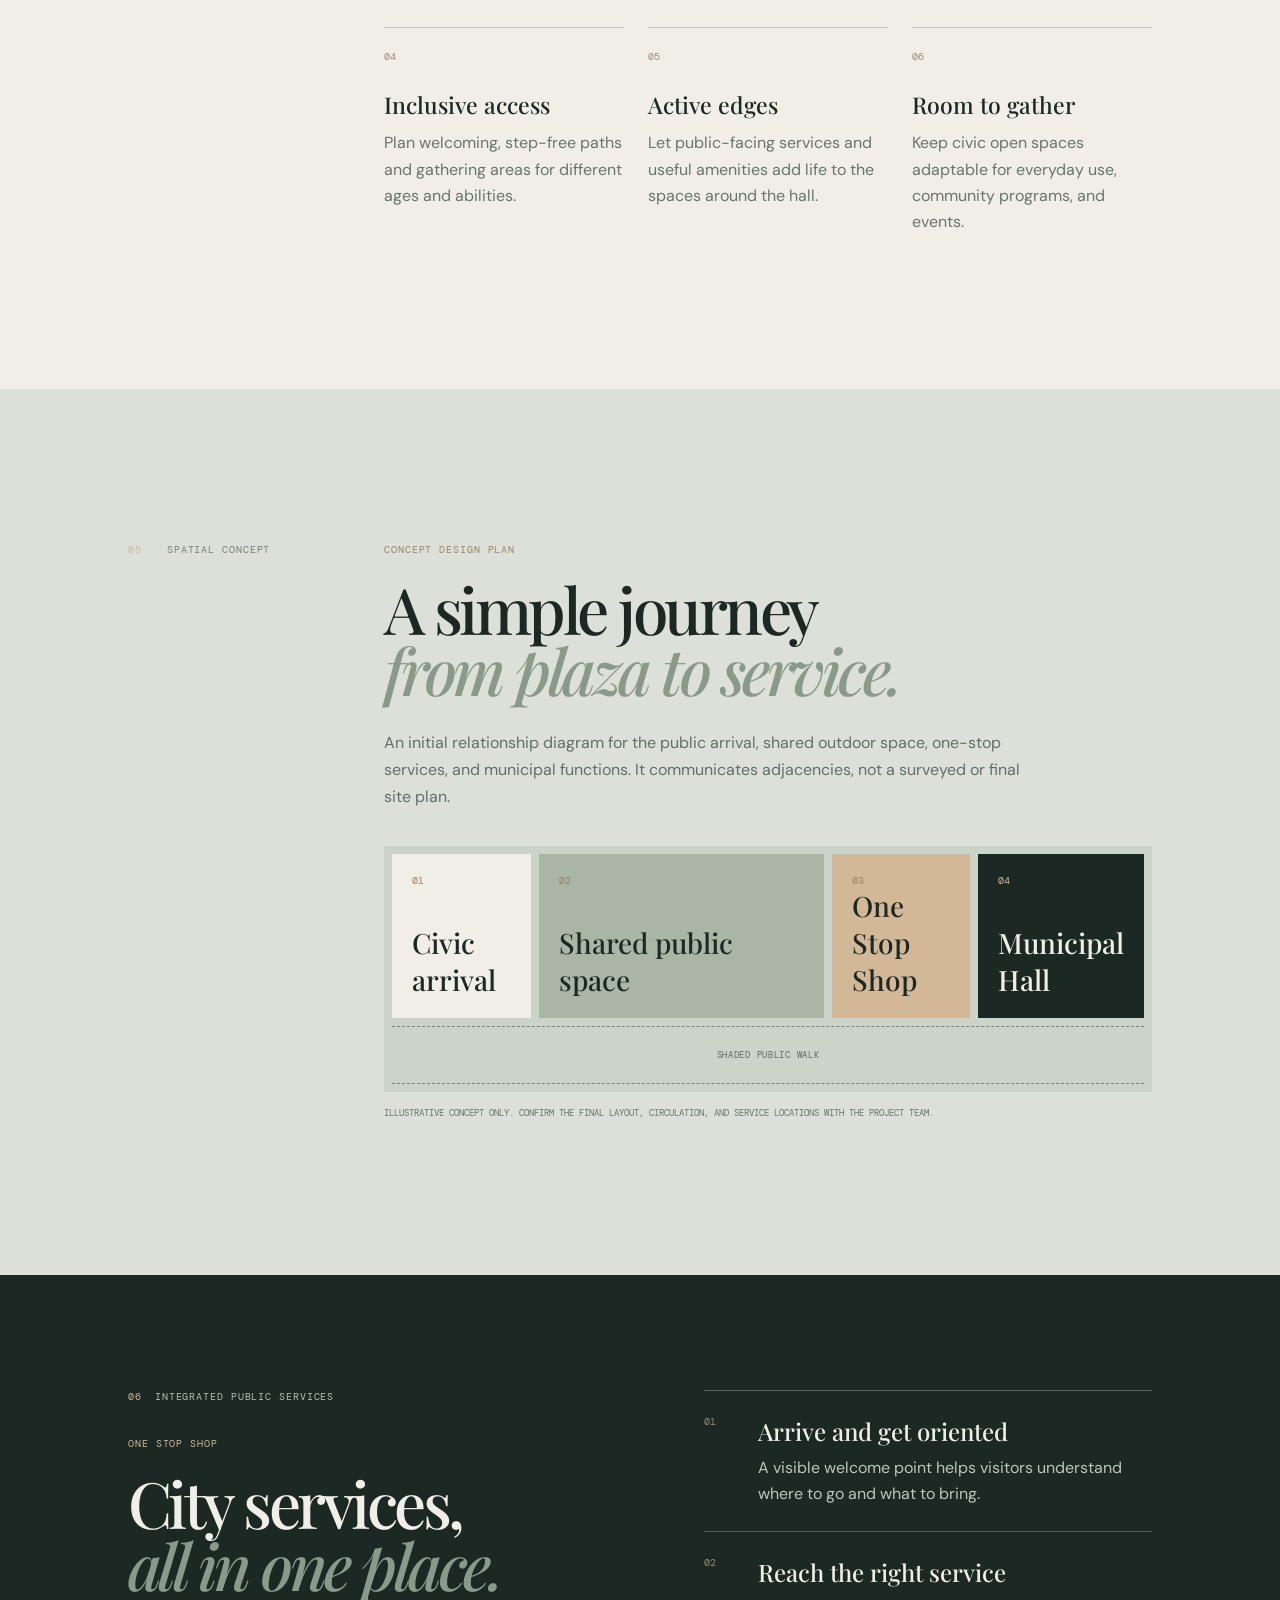
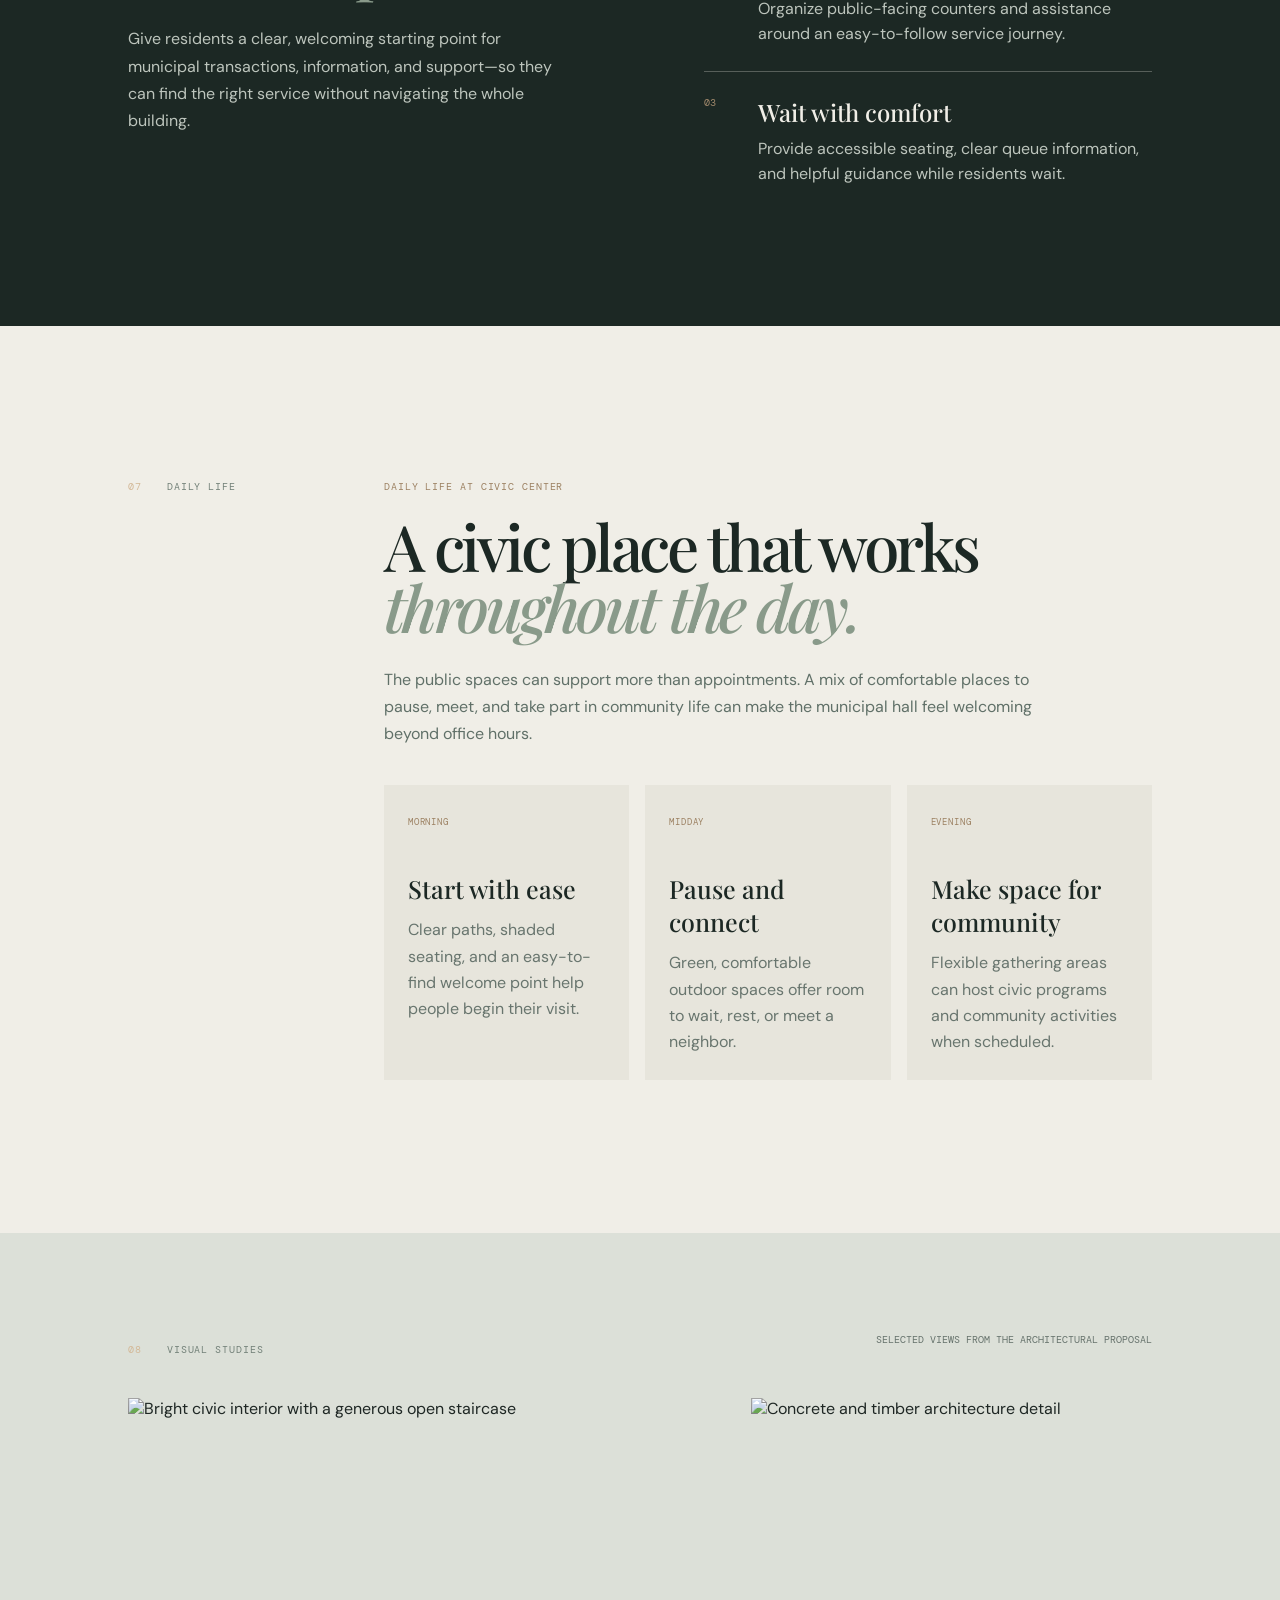
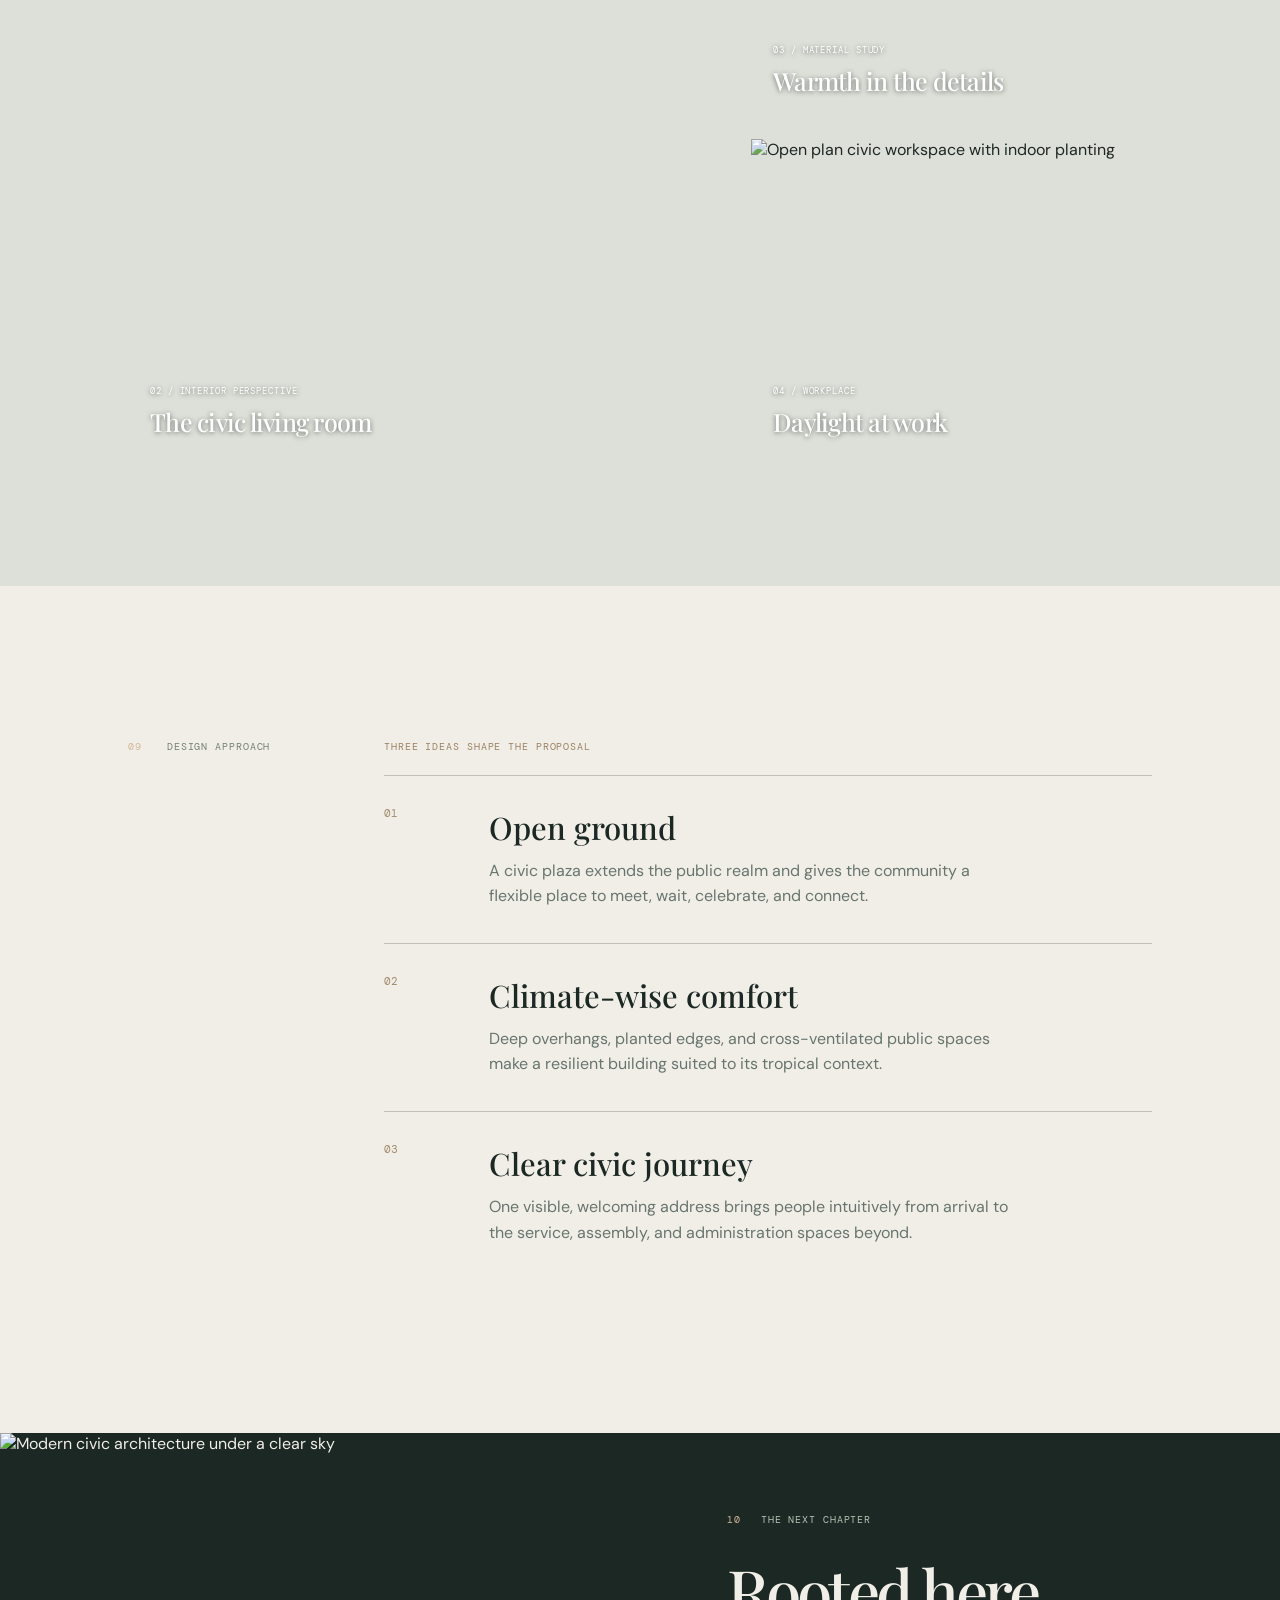
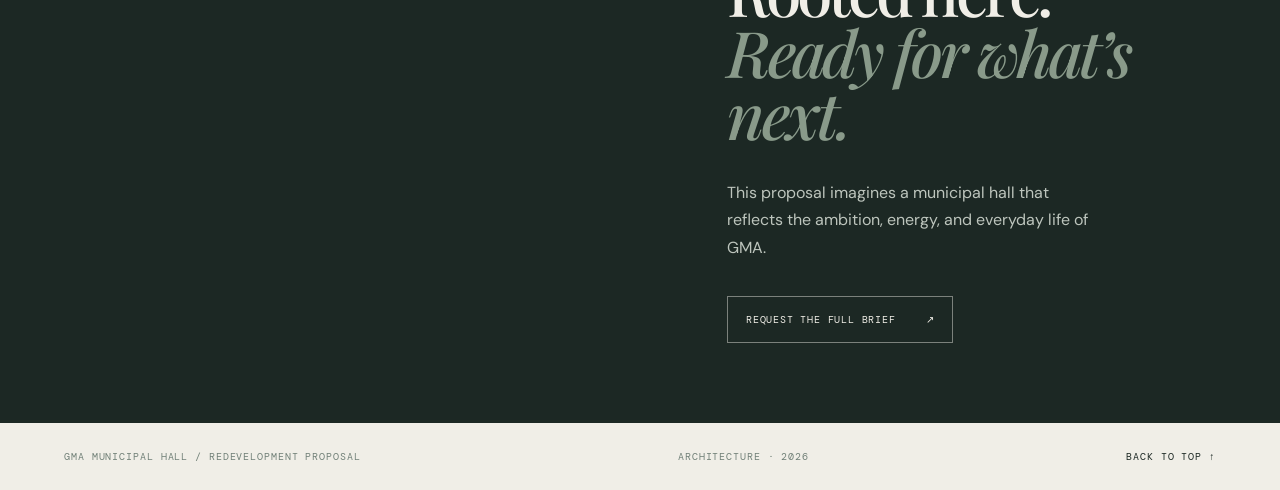
==== commit a1b2f3a3: "updates" ====
--- a/development.html
+++ b/development.html
@@ -18,6 +18,8 @@
       </a>
       <nav class="site-nav" aria-label="Primary navigation">
         <a href="#vision">Vision</a>
+        <a href="#comparison">Before &amp; after</a>
+        <a href="#public-space-framework">Public spaces</a>
         <a href="#gallery">Visuals</a>
         <a href="#principles">Approach</a>
       </nav>
@@ -53,9 +55,140 @@
         </div>
       </section>
 
+      <section class="comparison-section" id="comparison">
+        <div class="comparison-heading">
+          <div>
+            <div class="section-label"><span>03</span><span>Before and after</span></div>
+            <p class="kicker">Existing and proposed</p>
+            <h2>One place.<br /><em>A new chapter.</em></h2>
+          </div>
+          <p>Move the divider to reveal the proposed transformation of the municipal hall.</p>
+        </div>
+        <div class="comparison-view">
+          <img class="comparison-before" src="https://images.unsplash.com/photo-1487958449943-2429e8be8625?auto=format&amp;fit=crop&amp;w=1800&amp;q=85" alt="Illustrative architecture image representing existing conditions" />
+          <div class="comparison-after">
+            <img src="https://images.unsplash.com/photo-1486406146926-c627a92ad1ab?auto=format&amp;fit=crop&amp;w=1800&amp;q=85" alt="Illustrative architecture image representing the proposed redevelopment" />
+          </div>
+          <span class="comparison-label comparison-label-left">Proposed</span>
+          <span class="comparison-label comparison-label-right">Existing</span>
+          <div class="comparison-divider" aria-hidden="true"><span>↔</span></div>
+          <input class="comparison-control" type="range" min="0" max="100" value="50" aria-label="Reveal the proposed redevelopment" aria-valuetext="50 percent of the proposed view revealed" />
+        </div>
+        <p class="comparison-note">Illustrative imagery is shown for now; project-specific existing and proposed views can replace these images.</p>
+      </section>
+
+      <section class="framework-section section-grid" id="public-space-framework">
+        <div class="section-label"><span>04</span><span>Public realm</span></div>
+        <div class="framework-content">
+          <p class="kicker">Public Space Framework</p>
+          <h2>A welcoming civic ground<br /><em>for everyday life.</em></h2>
+          <p class="large-copy">Shape the spaces around the municipal hall as a connected, comfortable extension of the community: easy to reach, pleasant to spend time in, and flexible enough for daily visits and shared events.</p>
+          <div class="framework-grid">
+            <article class="framework-card">
+              <span>01</span>
+              <h3>Clear arrival</h3>
+              <p>Make entrances, public routes, and service destinations easy to see and understand.</p>
+            </article>
+            <article class="framework-card">
+              <span>02</span>
+              <h3>Shade and comfort</h3>
+              <p>Use trees, covered edges, and places to sit to support a more comfortable visit.</p>
+            </article>
+            <article class="framework-card">
+              <span>03</span>
+              <h3>Green connections</h3>
+              <p>Bring planting and stormwater-friendly landscapes into the public realm.</p>
+            </article>
+            <article class="framework-card">
+              <span>04</span>
+              <h3>Inclusive access</h3>
+              <p>Plan welcoming, step-free paths and gathering areas for different ages and abilities.</p>
+            </article>
+            <article class="framework-card">
+              <span>05</span>
+              <h3>Active edges</h3>
+              <p>Let public-facing services and useful amenities add life to the spaces around the hall.</p>
+            </article>
+            <article class="framework-card">
+              <span>06</span>
+              <h3>Room to gather</h3>
+              <p>Keep civic open spaces adaptable for everyday use, community programs, and events.</p>
+            </article>
+          </div>
+        </div>
+      </section>
+
+      <section class="concept-section section-grid" id="concept-plan">
+        <div class="section-label"><span>05</span><span>Spatial concept</span></div>
+        <div class="concept-content">
+          <p class="kicker">Concept Design Plan</p>
+          <h2>A simple journey<br /><em>from plaza to service.</em></h2>
+          <p class="concept-copy">An initial relationship diagram for the public arrival, shared outdoor space, one-stop services, and municipal functions. It communicates adjacencies, not a surveyed or final site plan.</p>
+          <div class="concept-diagram" role="img" aria-label="Illustrative relationship diagram: civic arrival and public plaza connect by a shaded public walk to the One Stop Shop and municipal hall.">
+            <div class="concept-zone concept-arrival"><span>01</span><strong>Civic arrival</strong></div>
+            <div class="concept-zone concept-plaza"><span>02</span><strong>Shared public space</strong></div>
+            <div class="concept-zone concept-services"><span>03</span><strong>One Stop Shop</strong></div>
+            <div class="concept-route">Shaded public walk</div>
+            <div class="concept-zone concept-hall"><span>04</span><strong>Municipal Hall</strong></div>
+          </div>
+          <p class="concept-note">Illustrative concept only. Confirm the final layout, circulation, and service locations with the project team.</p>
+        </div>
+      </section>
+
+      <section class="one-stop-section" id="one-stop-shop">
+        <div class="one-stop-layout">
+          <div class="one-stop-intro">
+            <p class="eyebrow"><span>06</span>Integrated public services</p>
+            <p class="kicker">One Stop Shop</p>
+            <h2>City services,<br /><em>all in one place.</em></h2>
+            <p>Give residents a clear, welcoming starting point for municipal transactions, information, and support—so they can find the right service without navigating the whole building.</p>
+          </div>
+          <div class="service-steps">
+            <article class="service-step">
+              <span>01</span>
+              <div><h3>Arrive and get oriented</h3><p>A visible welcome point helps visitors understand where to go and what to bring.</p></div>
+            </article>
+            <article class="service-step">
+              <span>02</span>
+              <div><h3>Reach the right service</h3><p>Organize public-facing counters and assistance around an easy-to-follow service journey.</p></div>
+            </article>
+            <article class="service-step">
+              <span>03</span>
+              <div><h3>Wait with comfort</h3><p>Provide accessible seating, clear queue information, and helpful guidance while residents wait.</p></div>
+            </article>
+          </div>
+        </div>
+      </section>
+
+      <section class="daily-life-section section-grid" id="daily-life">
+        <div class="section-label"><span>07</span><span>Daily life</span></div>
+        <div class="daily-life-content">
+          <p class="kicker">Daily Life at Civic Center</p>
+          <h2>A civic place that works<br /><em>throughout the day.</em></h2>
+          <p class="daily-life-copy">The public spaces can support more than appointments. A mix of comfortable places to pause, meet, and take part in community life can make the municipal hall feel welcoming beyond office hours.</p>
+          <div class="daily-life-grid">
+            <article class="daily-life-card">
+              <span>Morning</span>
+              <h3>Start with ease</h3>
+              <p>Clear paths, shaded seating, and an easy-to-find welcome point help people begin their visit.</p>
+            </article>
+            <article class="daily-life-card">
+              <span>Midday</span>
+              <h3>Pause and connect</h3>
+              <p>Green, comfortable outdoor spaces offer room to wait, rest, or meet a neighbor.</p>
+            </article>
+            <article class="daily-life-card">
+              <span>Evening</span>
+              <h3>Make space for community</h3>
+              <p>Flexible gathering areas can host civic programs and community activities when scheduled.</p>
+            </article>
+          </div>
+        </div>
+      </section>
+
       <section class="gallery-section" id="gallery">
         <div class="section-heading">
-          <div class="section-label"><span>03</span><span>Visual studies</span></div>
+          <div class="section-label"><span>08</span><span>Visual studies</span></div>
           <p>Selected views from the architectural proposal</p>
         </div>
         <div class="gallery">
@@ -75,7 +208,7 @@
       </section>
 
       <section class="principles section-grid" id="principles">
-        <div class="section-label"><span>04</span><span>Design approach</span></div>
+        <div class="section-label"><span>09</span><span>Design approach</span></div>
         <div class="principles-content">
           <p class="kicker">Three ideas shape the proposal</p>
           <div class="principle">
@@ -96,7 +229,7 @@
       <section class="closing" id="contact">
         <div class="closing-image"><img src="https://images.unsplash.com/photo-1487958449943-2429e8be8625?auto=format&fit=crop&w=1800&q=85" alt="Modern civic architecture under a clear sky" loading="lazy" /></div>
         <div class="closing-copy">
-          <p class="eyebrow"><span>05</span> The next chapter</p>
+          <p class="eyebrow"><span>10</span> The next chapter</p>
           <h2>Rooted here.<br /><em>Ready for what’s next.</em></h2>
           <p>This proposal imagines a municipal hall that reflects the ambition, energy, and everyday life of GMA.</p>
           <a class="button button-light" href="mailto:hello@example.com">Request the full brief <span>↗</span></a>
@@ -109,5 +242,17 @@
       <span>Architecture · 2026</span>
       <a href="#top">Back to top ↑</a>
     </footer>
+    <script>
+      const comparison = document.querySelector(".comparison-view");
+      const comparisonControl = document.querySelector(".comparison-control");
+
+      comparisonControl.addEventListener("input", () => {
+        comparison.style.setProperty("--comparison-position", `${comparisonControl.value}%`);
+        comparisonControl.setAttribute(
+          "aria-valuetext",
+          `${comparisonControl.value} percent of the proposed view revealed`,
+        );
+      });
+    </script>
   </body>
 </html>
--- a/development.css
+++ b/development.css
@@ -91,6 +91,7 @@
 
  .site-nav a {
    color: #66716b;
+   white-space: nowrap;
  }
 
  .site-nav a:hover,
@@ -276,6 +277,354 @@
    text-transform: uppercase;
  }
 
+ .comparison-section {
+   padding: 8vw 10vw 9vw;
+ }
+
+ .comparison-heading {
+   align-items: end;
+   display: flex;
+   justify-content: space-between;
+   margin-bottom: 38px;
+ }
+
+ .comparison-heading h2 {
+   font-size: clamp(40px, 5vw, 70px);
+ }
+
+ .comparison-heading > p,
+ .comparison-note {
+   color: #67736d;
+   font-family: var(--mono);
+   font-size: 10px;
+   line-height: 1.7;
+   max-width: 290px;
+   text-transform: uppercase;
+ }
+
+ .comparison-view {
+   --comparison-position: 50%;
+   aspect-ratio: 16 / 8.5;
+   background: #dce0d8;
+   min-height: 340px;
+   overflow: hidden;
+   position: relative;
+ }
+
+ .comparison-before,
+ .comparison-after {
+   height: 100%;
+   inset: 0;
+   position: absolute;
+   width: 100%;
+ }
+
+ .comparison-before,
+ .comparison-after img {
+   filter: saturate(.78);
+ }
+
+ .comparison-after {
+   clip-path: inset(0 calc(100% - var(--comparison-position)) 0 0);
+ }
+
+ .comparison-label {
+   background: rgba(28, 40, 36, .78);
+   color: #fff;
+   font-family: var(--mono);
+   font-size: 9px;
+   letter-spacing: .09em;
+   padding: 10px 12px;
+   position: absolute;
+   text-transform: uppercase;
+   top: 18px;
+   z-index: 2;
+ }
+
+ .comparison-label-left {
+   left: 18px;
+ }
+
+ .comparison-label-right {
+   right: 18px;
+ }
+
+ .comparison-divider {
+   align-items: center;
+   background: #fff;
+   bottom: 0;
+   display: flex;
+   justify-content: center;
+   left: var(--comparison-position);
+   pointer-events: none;
+   position: absolute;
+   top: 0;
+   transform: translateX(-50%);
+   width: 2px;
+   z-index: 3;
+ }
+
+ .comparison-divider span {
+   align-items: center;
+   background: var(--ink);
+   border: 2px solid #fff;
+   border-radius: 50%;
+   color: #fff;
+   display: flex;
+   font-size: 20px;
+   height: 48px;
+   justify-content: center;
+   line-height: 1;
+   width: 48px;
+ }
+
+ .comparison-control {
+   appearance: none;
+   background: transparent;
+   cursor: ew-resize;
+   height: 100%;
+   inset: 0;
+   margin: 0;
+   opacity: 0;
+   position: absolute;
+   width: 100%;
+   z-index: 4;
+ }
+
+ .comparison-control:focus-visible {
+   outline: 3px solid #fff;
+   outline-offset: -8px;
+ }
+
+ .comparison-note {
+   margin: 14px 0 0;
+   max-width: none;
+ }
+
+ .comparison-heading .section-label {
+   margin-bottom: 24px;
+ }
+
+ .framework-content,
+ .concept-content,
+ .daily-life-content {
+   max-width: 900px;
+ }
+
+ .framework-content .large-copy {
+   margin-bottom: 38px;
+ }
+
+ .framework-grid {
+   display: grid;
+   gap: 30px 24px;
+   grid-template-columns: repeat(3, 1fr);
+ }
+
+ .framework-card {
+   border-top: 1px solid var(--line);
+   padding-top: 16px;
+ }
+
+ .framework-card > span,
+ .service-step > span {
+   color: #a38a6d;
+   font-family: var(--mono);
+   font-size: 10px;
+ }
+
+ .framework-card h3 {
+   font-size: 23px;
+   margin: 24px 0 10px;
+ }
+
+ .framework-card p,
+ .daily-life-card p {
+   color: #68756e;
+   line-height: 1.65;
+   margin: 0;
+ }
+
+ .concept-section {
+   background: #dce0d8;
+ }
+
+ .concept-copy,
+ .daily-life-copy {
+   color: #607068;
+   line-height: 1.7;
+   margin: 28px 0 0;
+   max-width: 660px;
+ }
+
+ .concept-diagram {
+   background: #cbd4c9;
+   display: grid;
+   gap: 8px;
+   grid-template-columns: repeat(5, 1fr);
+   grid-template-rows: minmax(155px, auto) 58px;
+   margin-top: 36px;
+   padding: 8px;
+ }
+
+ .concept-zone {
+   background: #f0eee7;
+   display: flex;
+   flex-direction: column;
+   justify-content: space-between;
+   padding: 20px;
+ }
+
+ .concept-zone > span {
+   color: #9c8162;
+   font-family: var(--mono);
+   font-size: 10px;
+ }
+
+ .concept-zone strong {
+   font-family: var(--serif);
+   font-size: clamp(18px, 2.2vw, 28px);
+   font-weight: 500;
+ }
+
+ .concept-arrival {
+   grid-column: 1;
+   grid-row: 1;
+ }
+
+ .concept-plaza {
+   background: #a9b5a5;
+   grid-column: 2 / 4;
+   grid-row: 1;
+ }
+
+ .concept-services {
+   background: #d3b897;
+   grid-column: 4;
+   grid-row: 1;
+ }
+
+ .concept-route {
+   align-items: center;
+   border-bottom: 1px dashed #768476;
+   border-top: 1px dashed #768476;
+   color: #5e6a64;
+   display: flex;
+   font-family: var(--mono);
+   font-size: 9px;
+   grid-column: 1 / 6;
+   grid-row: 2;
+   justify-content: center;
+   letter-spacing: .08em;
+   text-align: center;
+   text-transform: uppercase;
+ }
+
+ .concept-hall {
+   background: var(--ink);
+   color: var(--paper);
+    grid-column: 5;
+    grid-row: 1;
+ }
+
+ .concept-hall > span {
+   color: #d3b897;
+ }
+
+ .concept-note {
+   color: #68756e;
+   font-family: var(--mono);
+   font-size: 9px;
+   line-height: 1.7;
+   margin: 14px 0 0;
+   text-transform: uppercase;
+ }
+
+ .one-stop-section {
+   background: var(--ink);
+   color: var(--paper);
+   padding: 9vw 10vw;
+ }
+
+ .one-stop-layout {
+   display: grid;
+   gap: 10vw;
+   grid-template-columns: 1fr 1fr;
+   margin: 0 auto;
+   max-width: 1200px;
+ }
+
+ .one-stop-intro .eyebrow {
+   color: #b7c1b6;
+ }
+
+ .one-stop-intro .kicker {
+   color: #d3b897;
+ }
+
+ .one-stop-intro h2 {
+   font-size: clamp(44px, 5vw, 70px);
+ }
+
+ .one-stop-intro > p:last-child {
+   color: #bdc5bd;
+   line-height: 1.7;
+   margin: 30px 0 0;
+   max-width: 440px;
+ }
+
+ .service-steps {
+   align-self: center;
+ }
+
+ .service-step {
+   border-top: 1px solid rgba(240, 238, 231, .28);
+   display: grid;
+   gap: 24px;
+   grid-template-columns: 30px 1fr;
+   padding: 24px 0;
+ }
+
+ .service-step h3 {
+   font-size: 24px;
+   margin: 0 0 8px;
+ }
+
+ .service-step p {
+   color: #bdc5bd;
+   line-height: 1.6;
+   margin: 0;
+ }
+
+ .daily-life-copy {
+   margin-bottom: 38px;
+ }
+
+ .daily-life-grid {
+   display: grid;
+   gap: 16px;
+   grid-template-columns: repeat(3, 1fr);
+ }
+
+ .daily-life-card {
+   background: #e7e5dc;
+   min-height: 245px;
+   padding: 24px;
+ }
+
+ .daily-life-card > span {
+   color: #9c8162;
+   font-family: var(--mono);
+   font-size: 9px;
+   letter-spacing: .09em;
+   text-transform: uppercase;
+ }
+
+ .daily-life-card h3 {
+   font-size: 25px;
+   margin: 42px 0 12px;
+ }
+
  .gallery-section {
    background: #dce0d8;
    padding: 7vw 10vw 10vw;
@@ -428,6 +777,18 @@
    color: var(--ink);
  }
 
+ @media (min-width: 751px) and (max-width: 900px) {
+   .site-nav {
+     gap: 18px;
+     margin-left: 4vw;
+   }
+
+   .site-nav a,
+   .header-link {
+     font-size: 9px;
+   }
+ }
+
  @media (max-width: 750px) {
    .site-header {
      padding: 20px 6vw;
@@ -487,6 +848,85 @@
 
    .gallery-section {
      padding: 18vw 6vw;
+   }
+
+   .comparison-section {
+     padding: 18vw 6vw;
+   }
+
+   .comparison-heading {
+     align-items: start;
+     display: block;
+     margin-bottom: 26px;
+   }
+
+   .comparison-heading > p {
+     margin: 20px 0 0;
+   }
+
+   .comparison-view {
+     aspect-ratio: 4 / 3;
+     min-height: 0;
+   }
+
+   .framework-grid {
+     gap: 26px 18px;
+     grid-template-columns: repeat(2, 1fr);
+   }
+
+   .concept-diagram {
+     grid-template-columns: repeat(2, 1fr);
+     grid-template-rows: repeat(2, minmax(125px, auto)) 52px;
+   }
+
+   .concept-arrival {
+     grid-column: 1;
+     grid-row: 1;
+   }
+
+   .concept-plaza {
+     grid-column: 2;
+     grid-row: 1;
+   }
+
+   .concept-services {
+     grid-column: 1;
+     grid-row: 2;
+   }
+
+   .concept-route {
+     grid-column: 1 / 3;
+     grid-row: 3;
+   }
+
+   .concept-hall {
+     grid-column: 2;
+     grid-row: 2;
+   }
+
+   .one-stop-section {
+     padding: 18vw 8vw;
+   }
+
+   .one-stop-layout {
+     display: block;
+   }
+
+   .service-steps {
+     margin-top: 44px;
+   }
+
+   .daily-life-grid {
+     display: block;
+   }
+
+   .daily-life-card {
+     margin-bottom: 12px;
+     min-height: 0;
+   }
+
+   .daily-life-card h3 {
+     margin-top: 26px;
    }
 
    .section-heading {
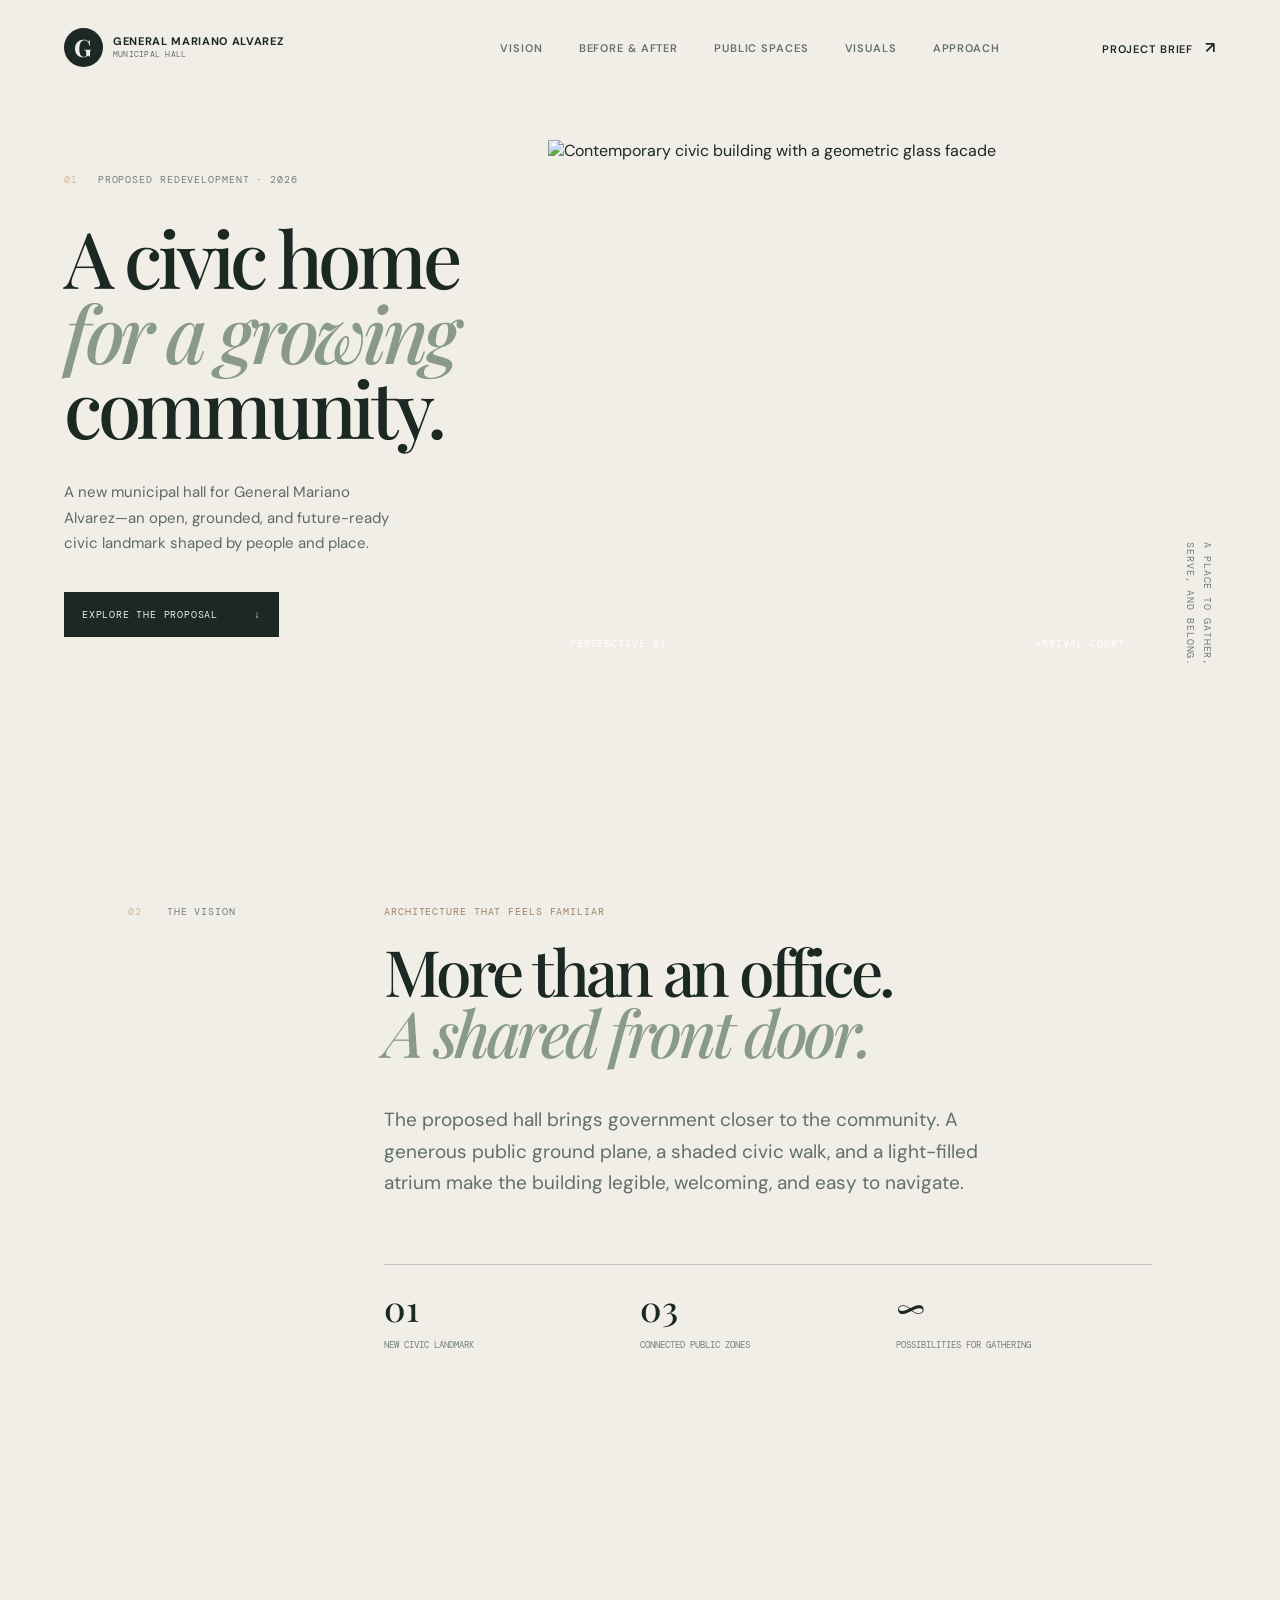
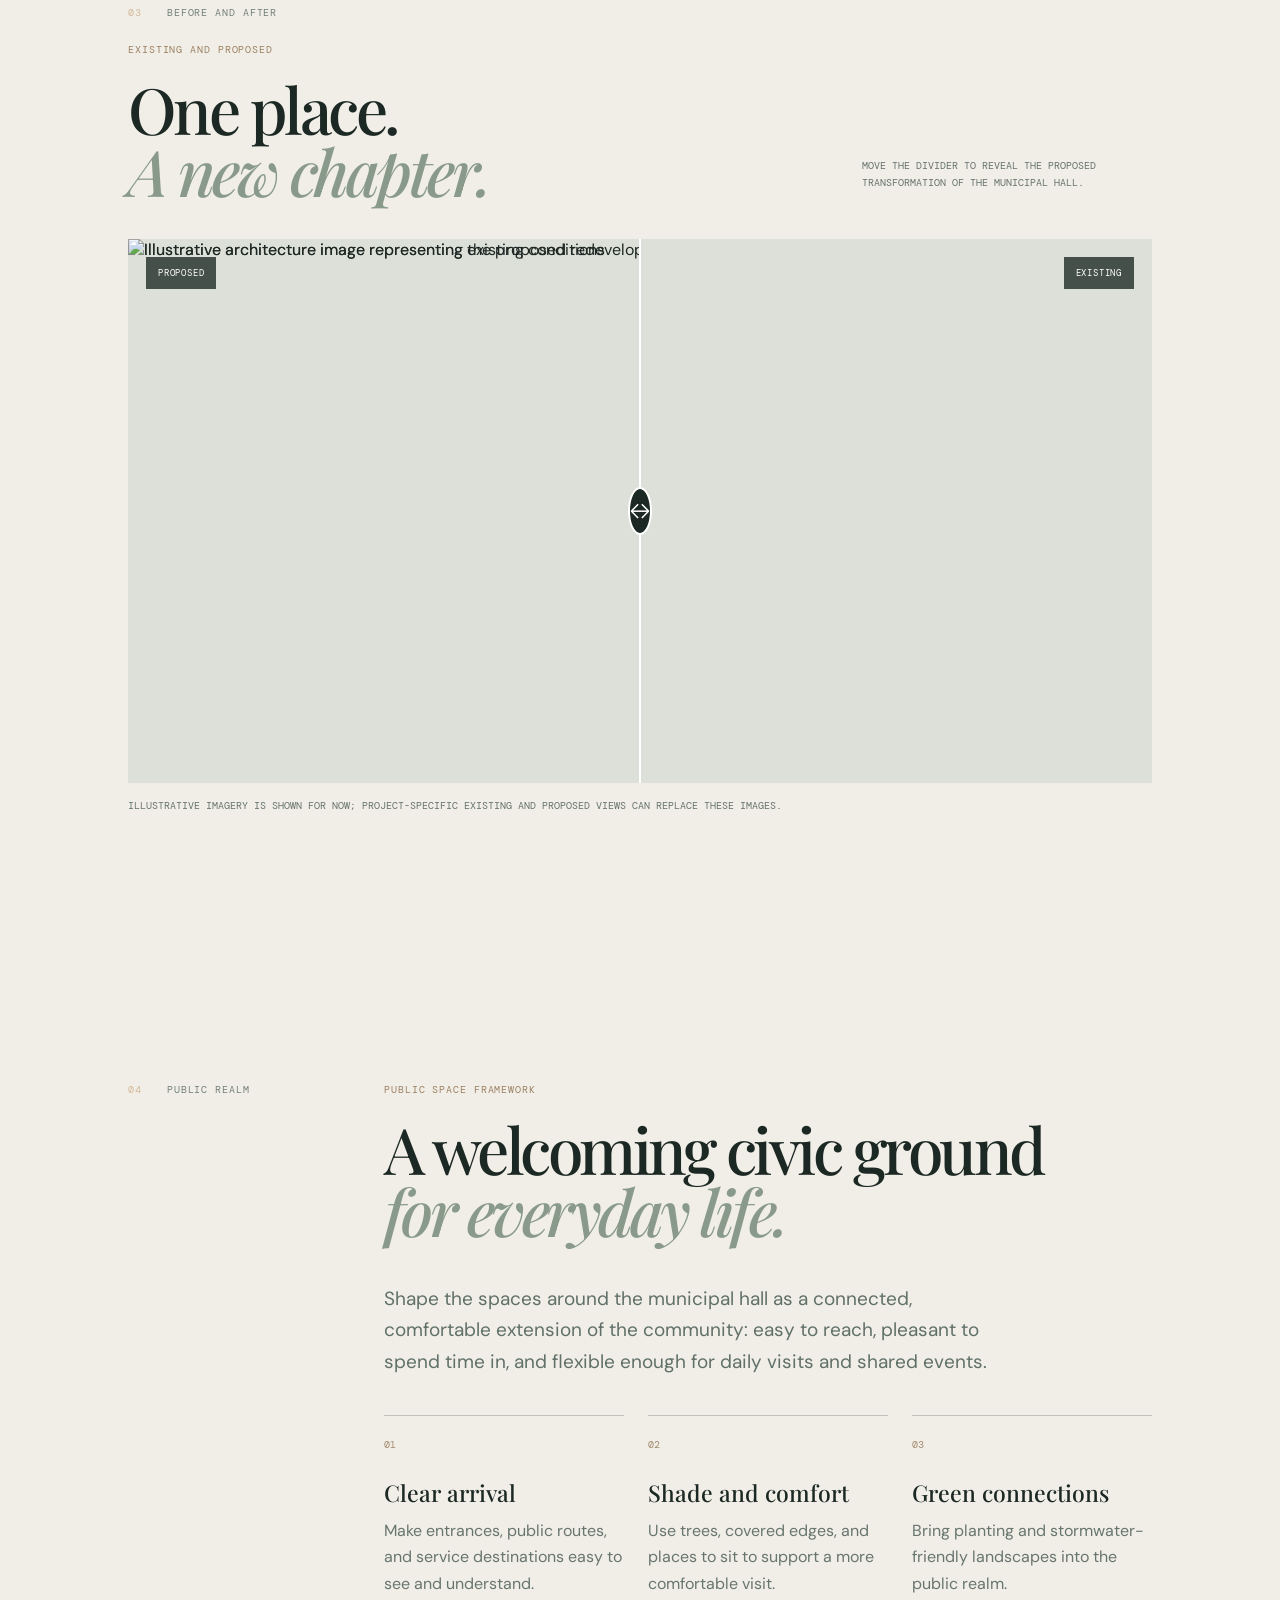
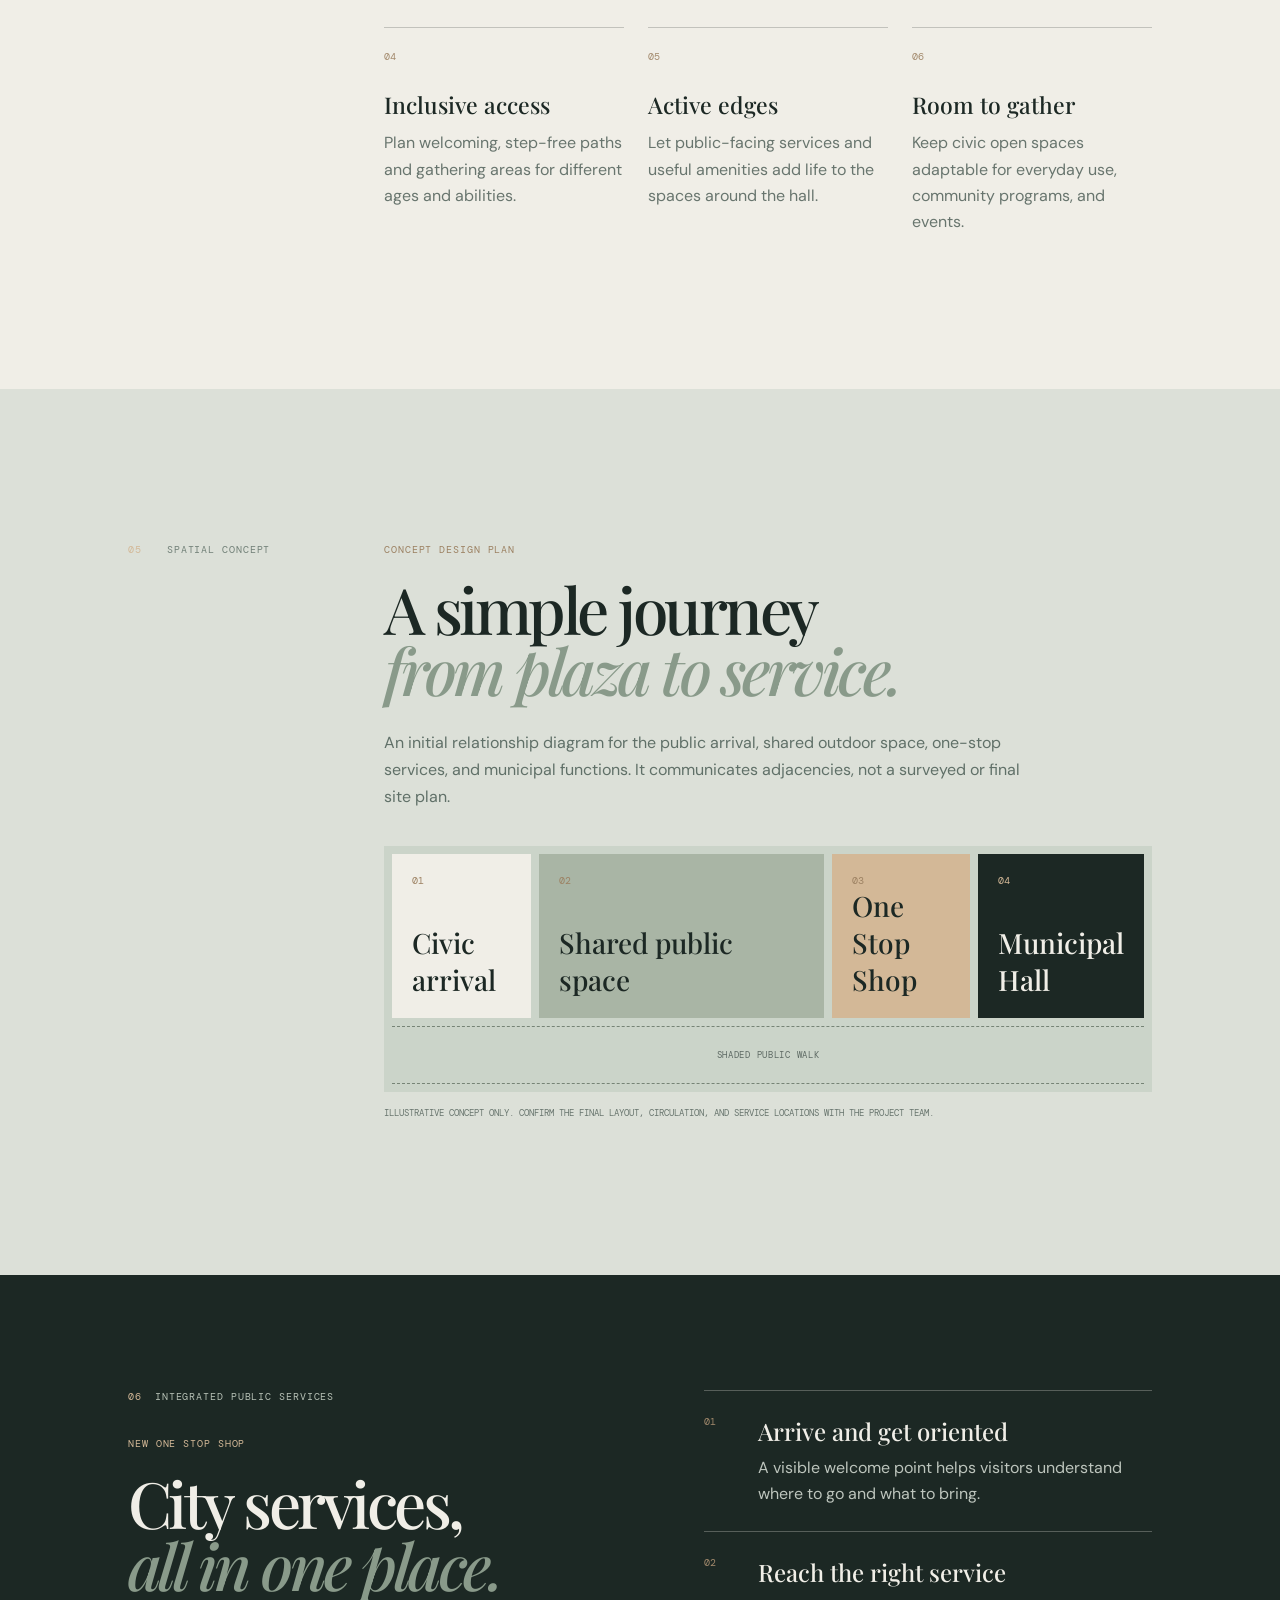
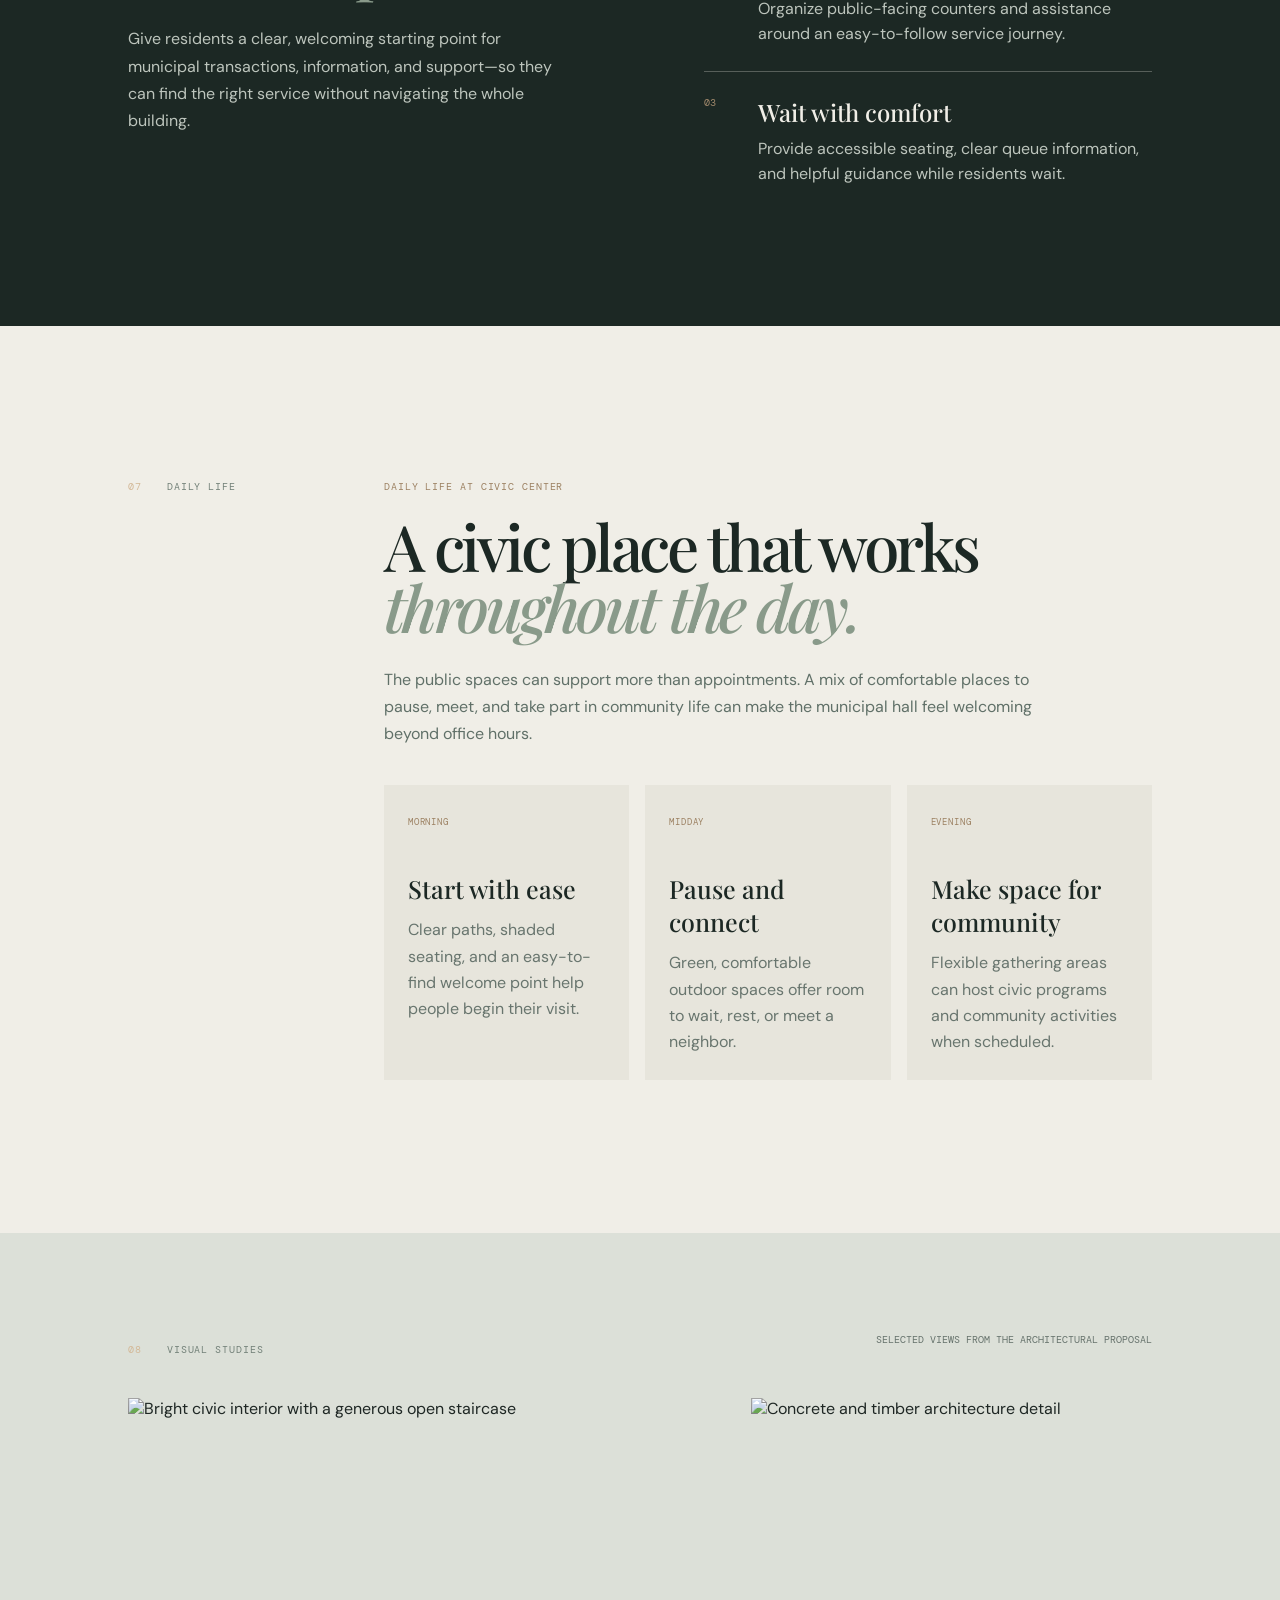
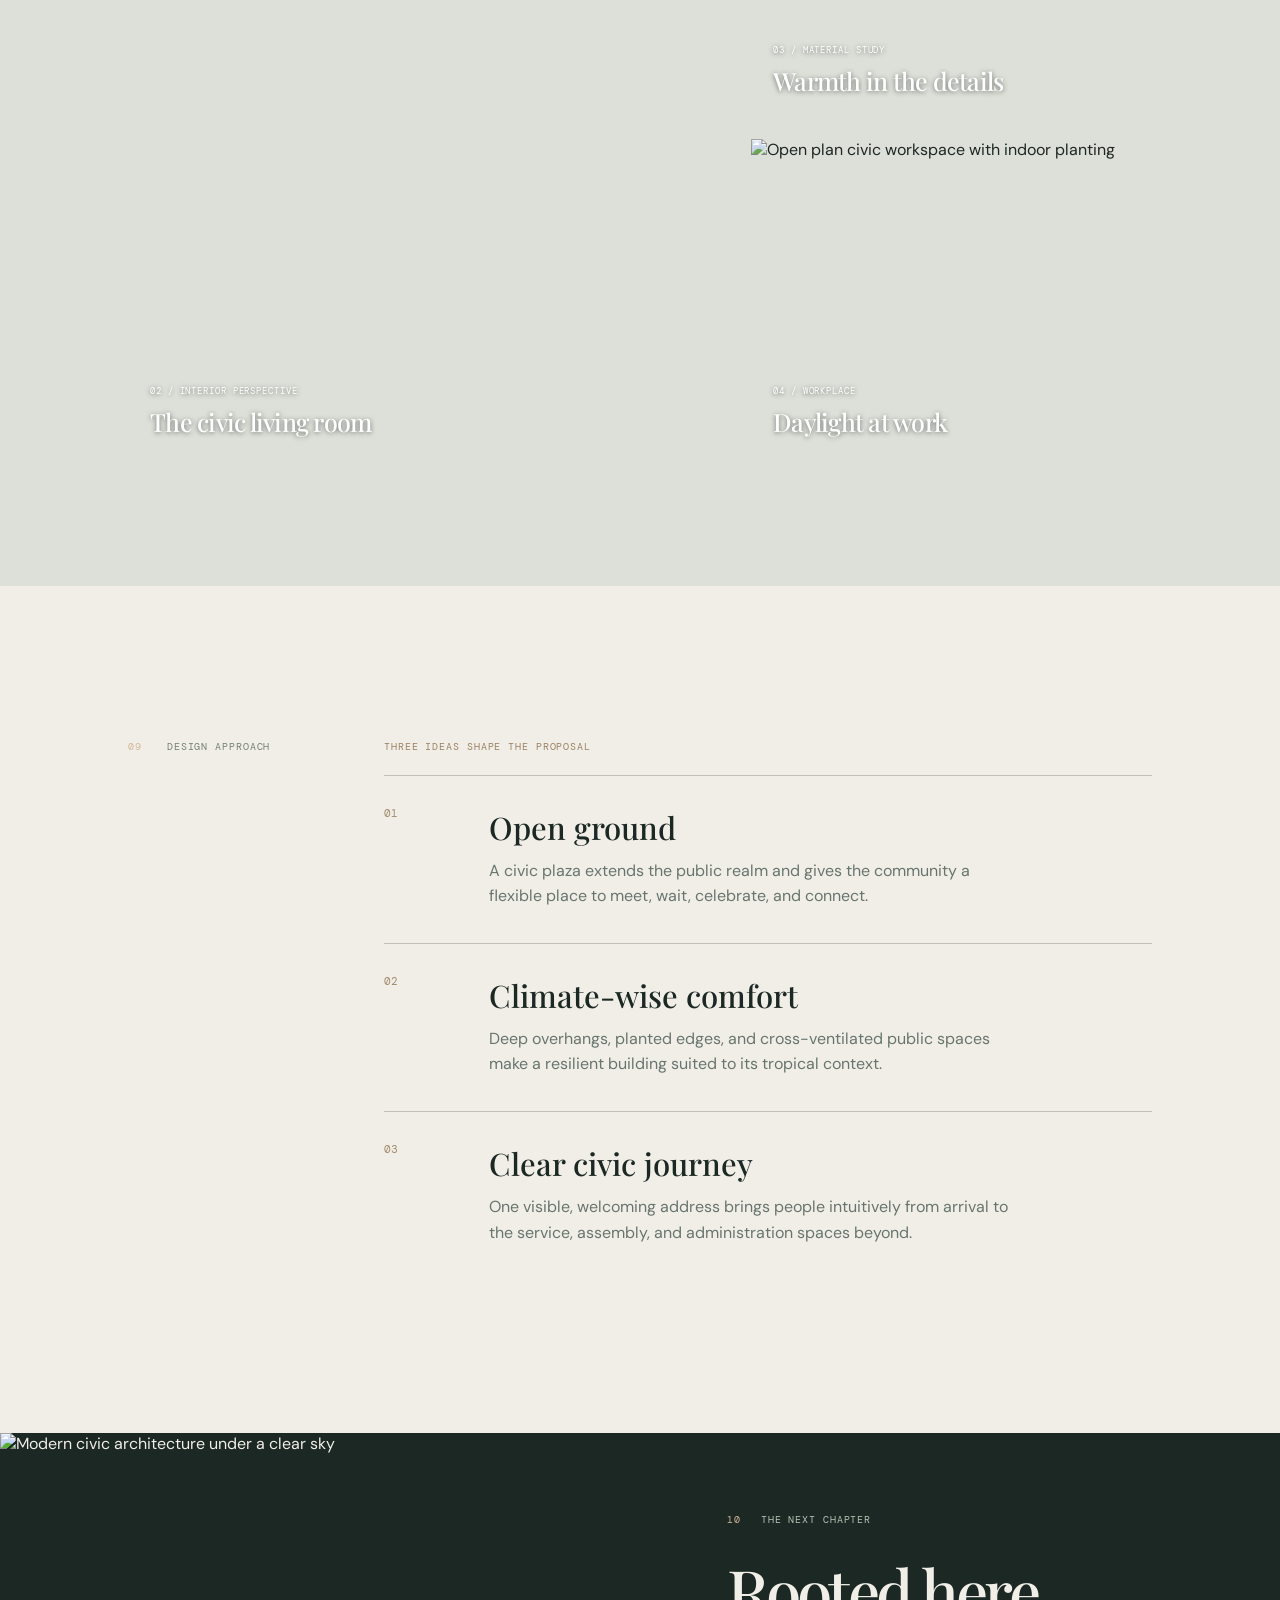
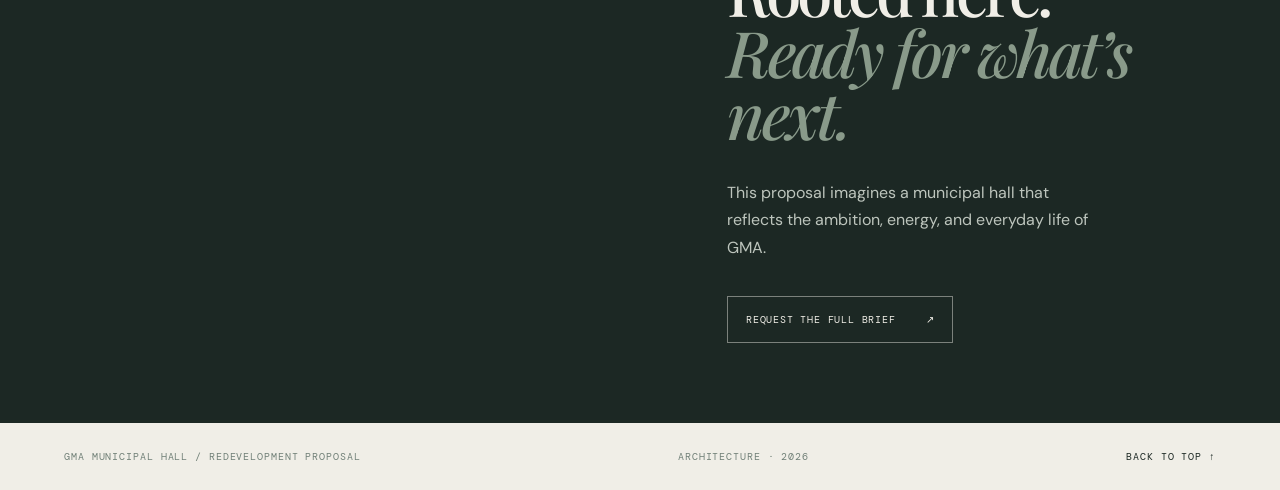
==== commit 6fee6da6: "Update" ====
--- a/development.html
+++ b/development.html
@@ -139,7 +139,7 @@
         <div class="one-stop-layout">
           <div class="one-stop-intro">
             <p class="eyebrow"><span>06</span>Integrated public services</p>
-            <p class="kicker">One Stop Shop</p>
+            <p class="kicker">New One Stop Shop</p>
             <h2>City services,<br /><em>all in one place.</em></h2>
             <p>Give residents a clear, welcoming starting point for municipal transactions, information, and support—so they can find the right service without navigating the whole building.</p>
           </div>
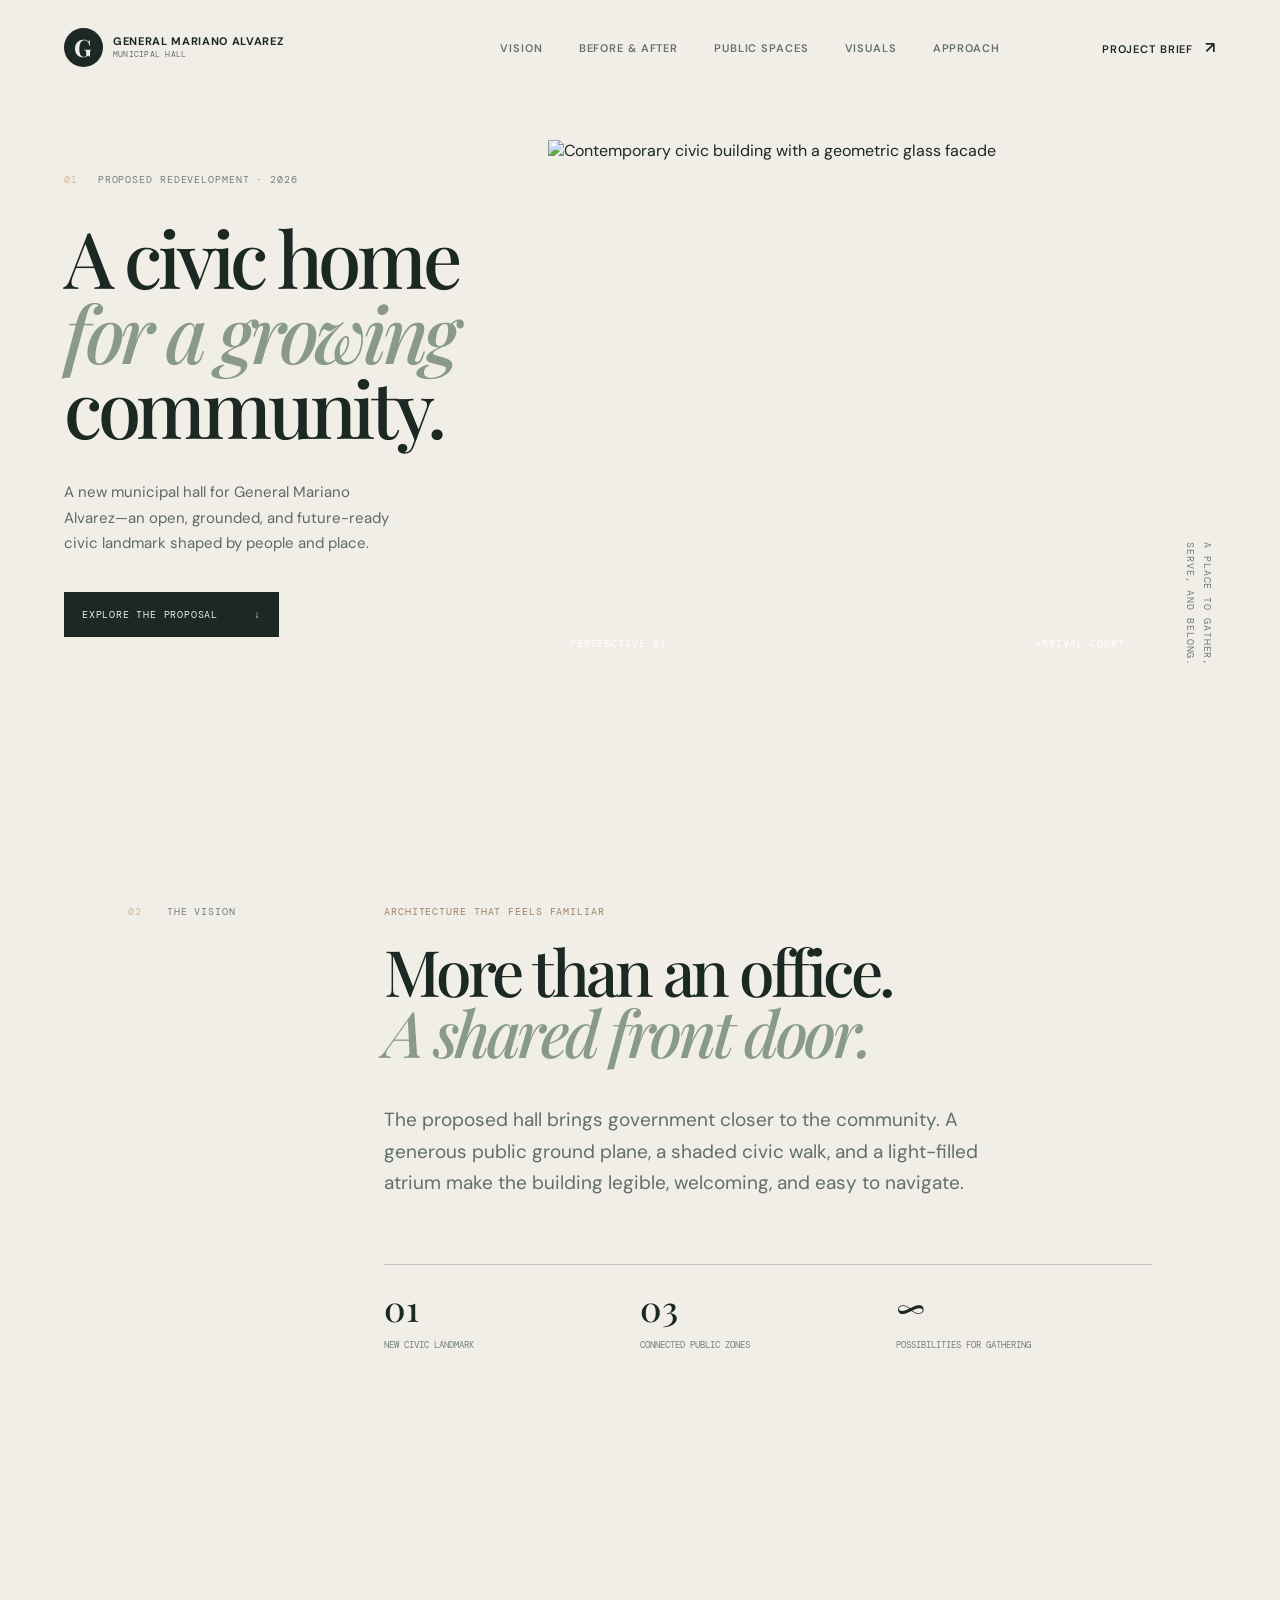
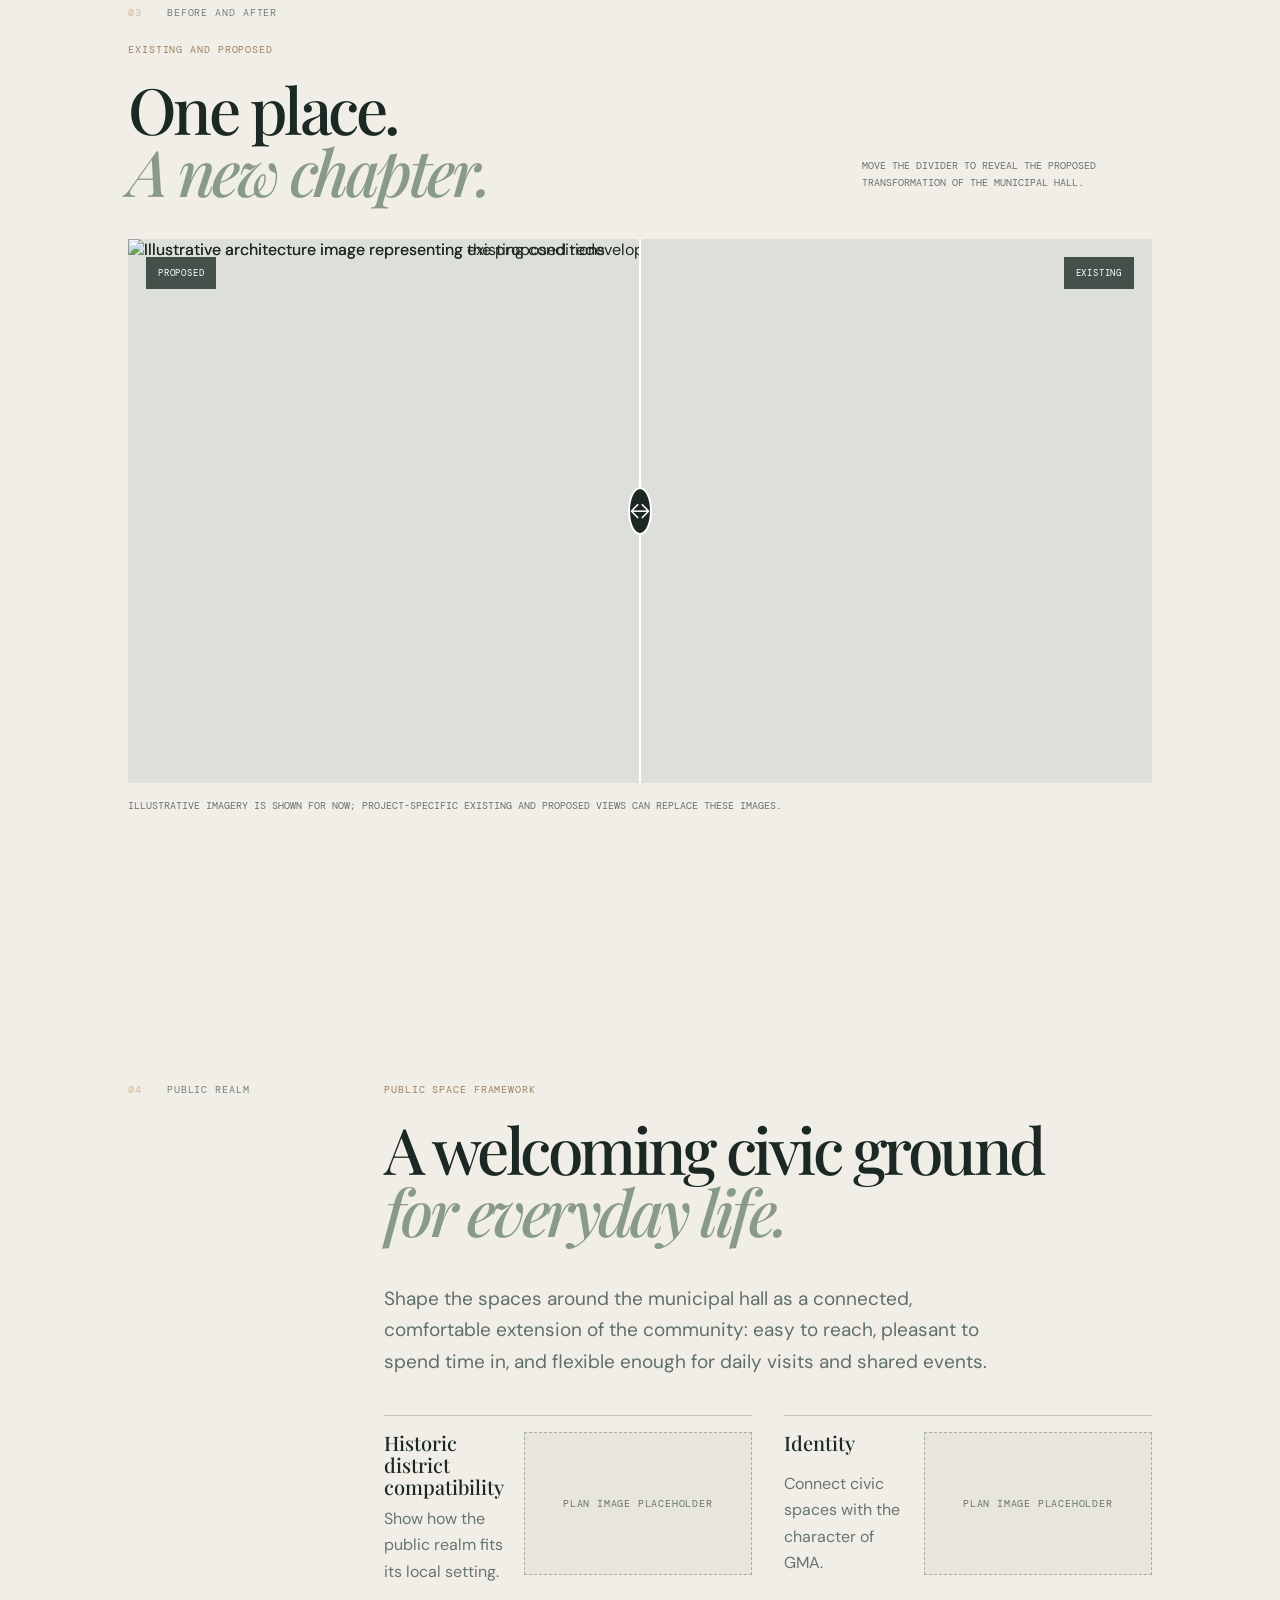
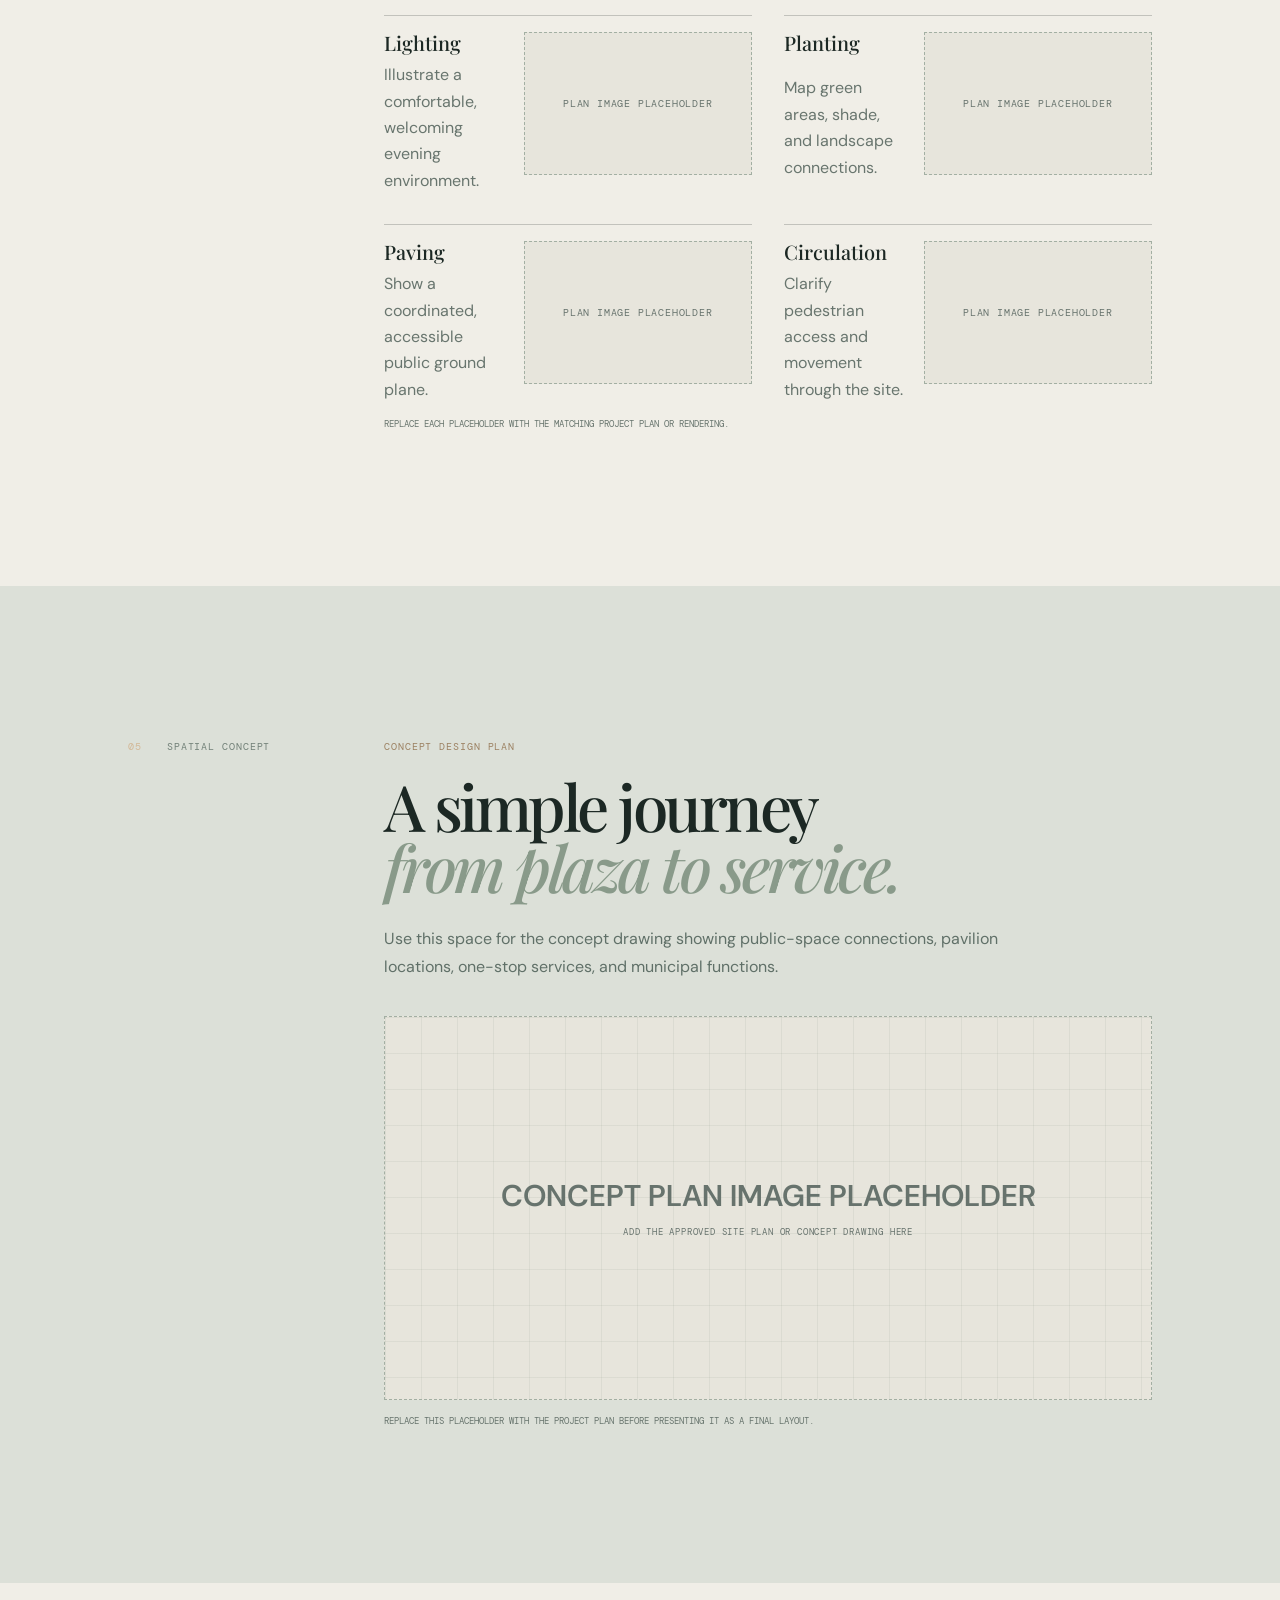
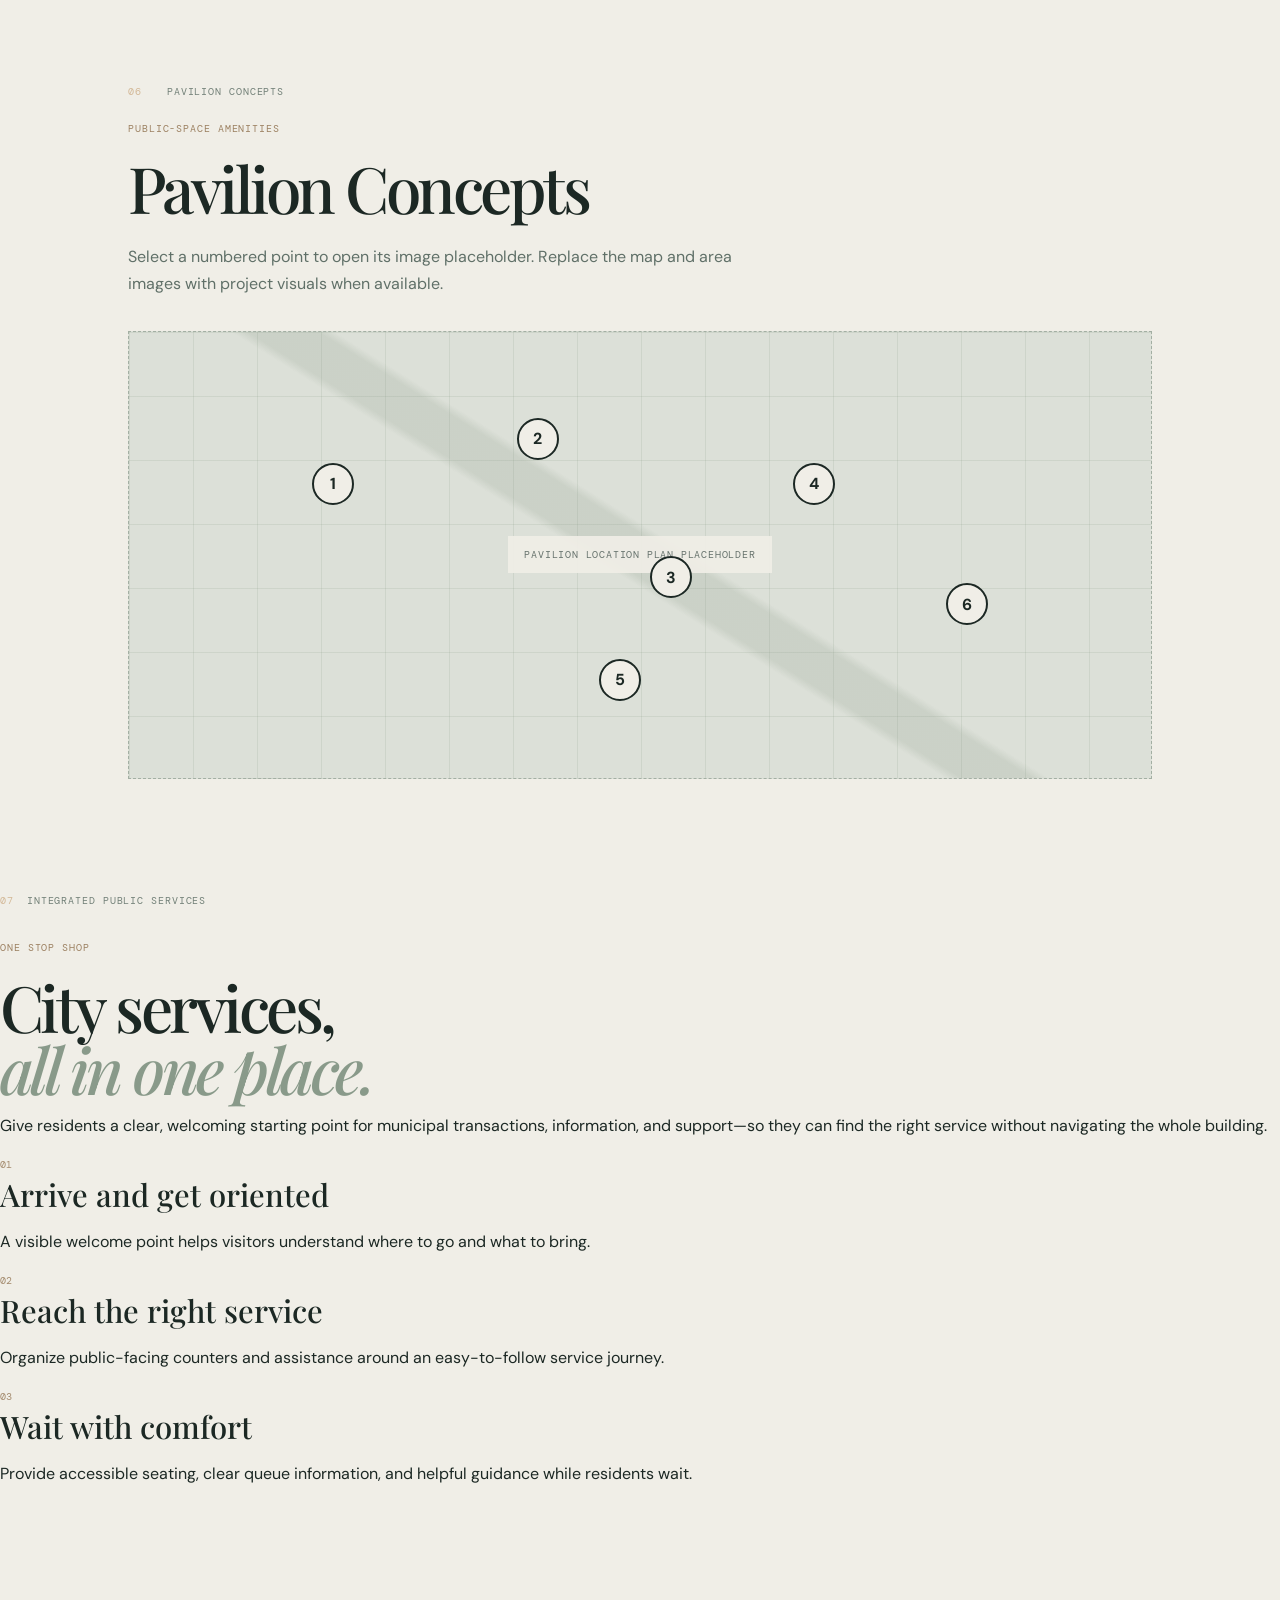
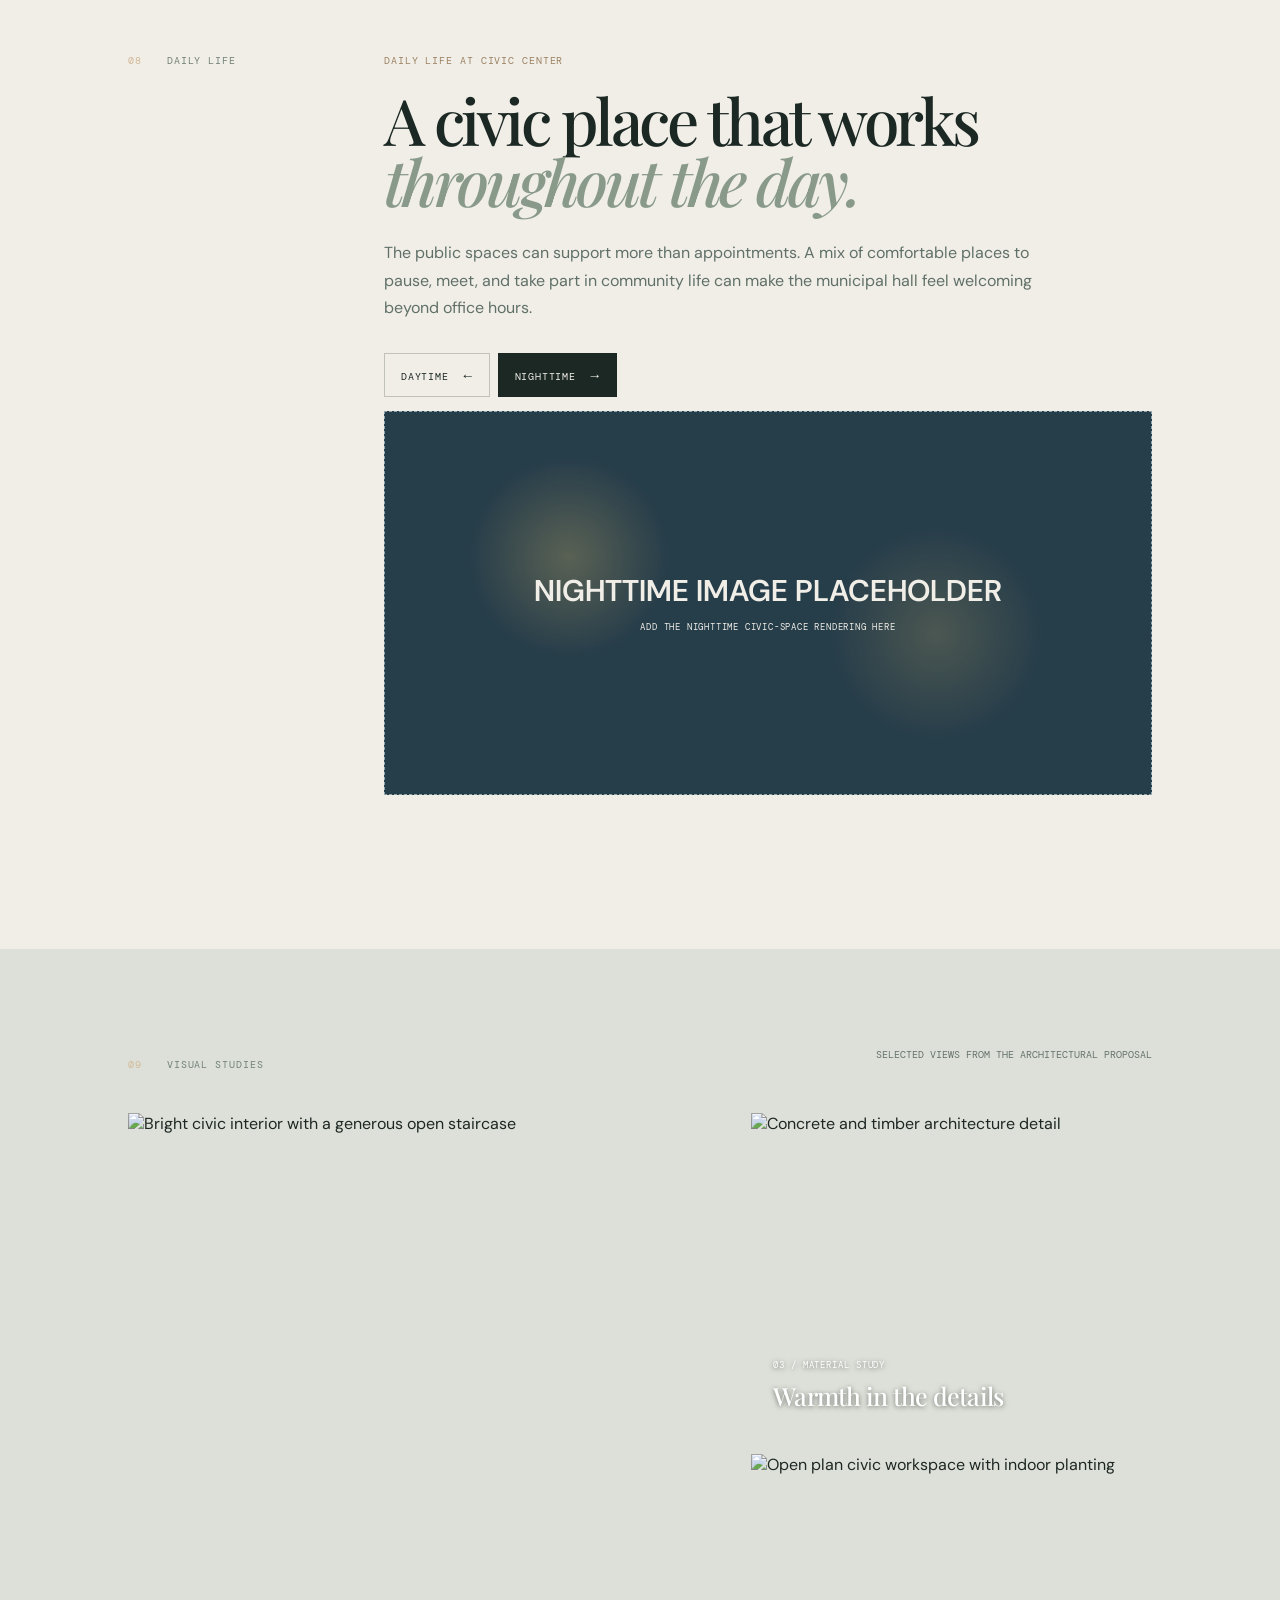
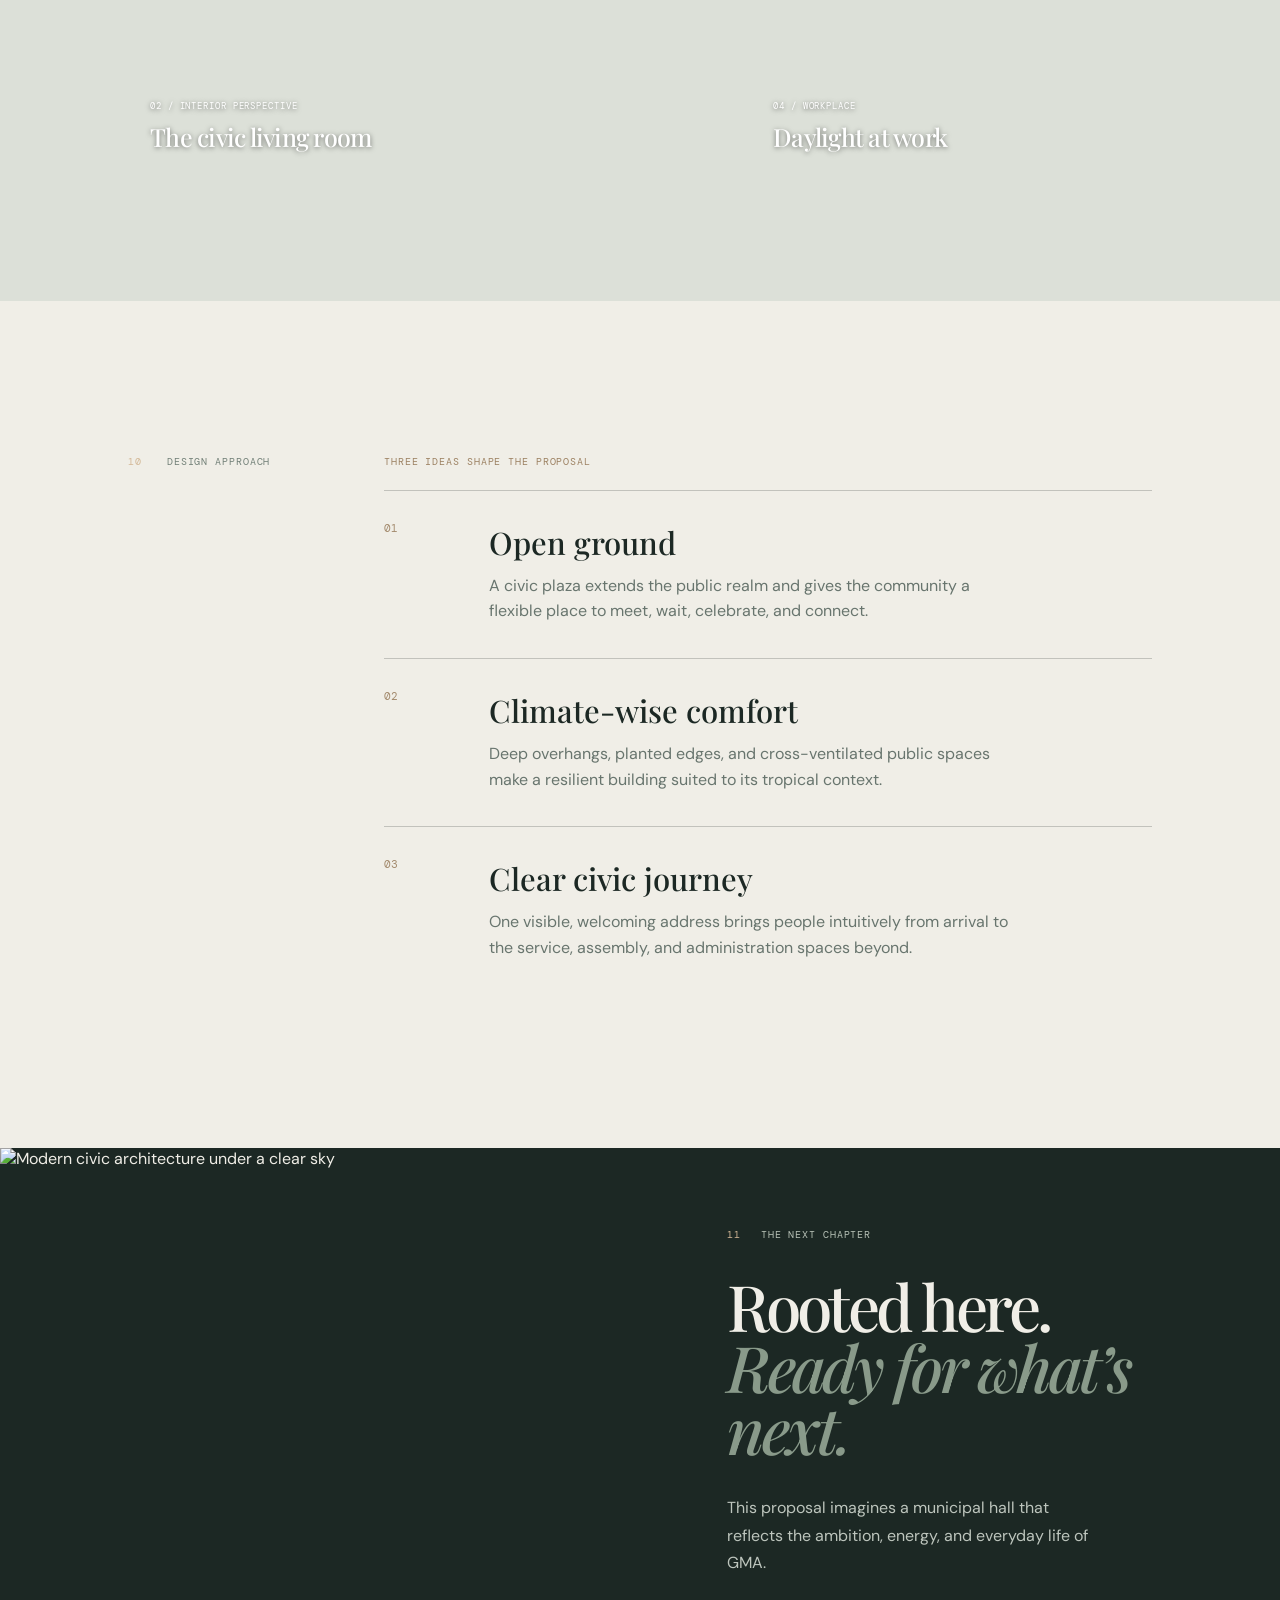
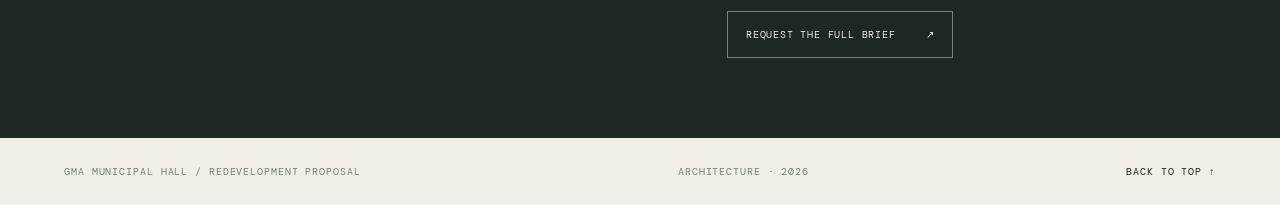
==== commit c15ccb4c: "Add interactive public-space placeholders Co-authored-by: Copilot <223556219+Copilot@users.noreply.g" ====
--- a/development.html
+++ b/development.html
@@ -85,36 +85,37 @@
           <p class="large-copy">Shape the spaces around the municipal hall as a connected, comfortable extension of the community: easy to reach, pleasant to spend time in, and flexible enough for daily visits and shared events.</p>
           <div class="framework-grid">
             <article class="framework-card">
-              <span>01</span>
-              <h3>Clear arrival</h3>
-              <p>Make entrances, public routes, and service destinations easy to see and understand.</p>
-            </article>
-            <article class="framework-card">
-              <span>02</span>
-              <h3>Shade and comfort</h3>
-              <p>Use trees, covered edges, and places to sit to support a more comfortable visit.</p>
-            </article>
-            <article class="framework-card">
-              <span>03</span>
-              <h3>Green connections</h3>
-              <p>Bring planting and stormwater-friendly landscapes into the public realm.</p>
-            </article>
-            <article class="framework-card">
-              <span>04</span>
-              <h3>Inclusive access</h3>
-              <p>Plan welcoming, step-free paths and gathering areas for different ages and abilities.</p>
-            </article>
-            <article class="framework-card">
-              <span>05</span>
-              <h3>Active edges</h3>
-              <p>Let public-facing services and useful amenities add life to the spaces around the hall.</p>
-            </article>
-            <article class="framework-card">
-              <span>06</span>
-              <h3>Room to gather</h3>
-              <p>Keep civic open spaces adaptable for everyday use, community programs, and events.</p>
-            </article>
-          </div>
+              <div class="framework-image-placeholder" role="img" aria-label="Image placeholder for historic district compatibility plan"><span>Plan image placeholder</span></div>
+              <h3>Historic district compatibility</h3>
+              <p>Show how the public realm fits its local setting.</p>
+            </article>
+            <article class="framework-card">
+              <div class="framework-image-placeholder" role="img" aria-label="Image placeholder for identity plan"><span>Plan image placeholder</span></div>
+              <h3>Identity</h3>
+              <p>Connect civic spaces with the character of GMA.</p>
+            </article>
+            <article class="framework-card">
+              <div class="framework-image-placeholder" role="img" aria-label="Image placeholder for lighting plan"><span>Plan image placeholder</span></div>
+              <h3>Lighting</h3>
+              <p>Illustrate a comfortable, welcoming evening environment.</p>
+            </article>
+            <article class="framework-card">
+              <div class="framework-image-placeholder" role="img" aria-label="Image placeholder for planting plan"><span>Plan image placeholder</span></div>
+              <h3>Planting</h3>
+              <p>Map green areas, shade, and landscape connections.</p>
+            </article>
+            <article class="framework-card">
+              <div class="framework-image-placeholder" role="img" aria-label="Image placeholder for paving plan"><span>Plan image placeholder</span></div>
+              <h3>Paving</h3>
+              <p>Show a coordinated, accessible public ground plane.</p>
+            </article>
+            <article class="framework-card">
+              <div class="framework-image-placeholder" role="img" aria-label="Image placeholder for circulation plan"><span>Plan image placeholder</span></div>
+              <h3>Circulation</h3>
+              <p>Clarify pedestrian access and movement through the site.</p>
+            </article>
+          </div>
+          <p class="concept-note">Replace each placeholder with the matching project plan or rendering.</p>
         </div>
       </section>
 
@@ -123,23 +124,38 @@
         <div class="concept-content">
           <p class="kicker">Concept Design Plan</p>
           <h2>A simple journey<br /><em>from plaza to service.</em></h2>
-          <p class="concept-copy">An initial relationship diagram for the public arrival, shared outdoor space, one-stop services, and municipal functions. It communicates adjacencies, not a surveyed or final site plan.</p>
-          <div class="concept-diagram" role="img" aria-label="Illustrative relationship diagram: civic arrival and public plaza connect by a shaded public walk to the One Stop Shop and municipal hall.">
-            <div class="concept-zone concept-arrival"><span>01</span><strong>Civic arrival</strong></div>
-            <div class="concept-zone concept-plaza"><span>02</span><strong>Shared public space</strong></div>
-            <div class="concept-zone concept-services"><span>03</span><strong>One Stop Shop</strong></div>
-            <div class="concept-route">Shaded public walk</div>
-            <div class="concept-zone concept-hall"><span>04</span><strong>Municipal Hall</strong></div>
-          </div>
-          <p class="concept-note">Illustrative concept only. Confirm the final layout, circulation, and service locations with the project team.</p>
+          <p class="concept-copy">Use this space for the concept drawing showing public-space connections, pavilion locations, one-stop services, and municipal functions.</p>
+          <div class="concept-plan-placeholder" role="img" aria-label="Placeholder for the municipal hall concept design plan">
+            <span>Concept plan image placeholder</span>
+            <small>Add the approved site plan or concept drawing here</small>
+          </div>
+          <p class="concept-note">Replace this placeholder with the project plan before presenting it as a final layout.</p>
+        </div>
+      </section>
+
+      <section class="pavilion-section" id="pavilion-concepts">
+        <div class="pavilion-content">
+          <div class="section-label"><span>06</span><span>Pavilion concepts</span></div>
+          <p class="kicker">Public-space amenities</p>
+          <h2>Pavilion Concepts</h2>
+          <p>Select a numbered point to open its image placeholder. Replace the map and area images with project visuals when available.</p>
+          <div class="pavilion-map-placeholder" role="group" aria-label="Pavilion concepts map placeholder. Select a numbered marker to view its image placeholder.">
+            <span class="pavilion-map-label">Pavilion location plan placeholder</span>
+            <button class="pavilion-marker" type="button" data-pavilion="1" aria-label="Open pavilion concept 1">1</button>
+            <button class="pavilion-marker" type="button" data-pavilion="2" aria-label="Open pavilion concept 2">2</button>
+            <button class="pavilion-marker" type="button" data-pavilion="3" aria-label="Open pavilion concept 3">3</button>
+            <button class="pavilion-marker" type="button" data-pavilion="4" aria-label="Open pavilion concept 4">4</button>
+            <button class="pavilion-marker" type="button" data-pavilion="5" aria-label="Open pavilion concept 5">5</button>
+            <button class="pavilion-marker" type="button" data-pavilion="6" aria-label="Open pavilion concept 6">6</button>
+          </div>
         </div>
       </section>
 
       <section class="one-stop-section" id="one-stop-shop">
         <div class="one-stop-layout">
           <div class="one-stop-intro">
-            <p class="eyebrow"><span>06</span>Integrated public services</p>
-            <p class="kicker">New One Stop Shop</p>
+            <p class="eyebrow"><span>07</span>Integrated public services</p>
+            <p class="kicker">One Stop Shop</p>
             <h2>City services,<br /><em>all in one place.</em></h2>
             <p>Give residents a clear, welcoming starting point for municipal transactions, information, and support—so they can find the right service without navigating the whole building.</p>
           </div>
@@ -161,34 +177,31 @@
       </section>
 
       <section class="daily-life-section section-grid" id="daily-life">
-        <div class="section-label"><span>07</span><span>Daily life</span></div>
+        <div class="section-label"><span>08</span><span>Daily life</span></div>
         <div class="daily-life-content">
           <p class="kicker">Daily Life at Civic Center</p>
           <h2>A civic place that works<br /><em>throughout the day.</em></h2>
           <p class="daily-life-copy">The public spaces can support more than appointments. A mix of comfortable places to pause, meet, and take part in community life can make the municipal hall feel welcoming beyond office hours.</p>
-          <div class="daily-life-grid">
-            <article class="daily-life-card">
-              <span>Morning</span>
-              <h3>Start with ease</h3>
-              <p>Clear paths, shaded seating, and an easy-to-find welcome point help people begin their visit.</p>
-            </article>
-            <article class="daily-life-card">
-              <span>Midday</span>
-              <h3>Pause and connect</h3>
-              <p>Green, comfortable outdoor spaces offer room to wait, rest, or meet a neighbor.</p>
-            </article>
-            <article class="daily-life-card">
-              <span>Evening</span>
-              <h3>Make space for community</h3>
-              <p>Flexible gathering areas can host civic programs and community activities when scheduled.</p>
-            </article>
+          <div class="daily-life-controls" role="group" aria-label="Choose a daily life view">
+            <button type="button" data-daily-view="day" aria-pressed="false">Daytime <span>←</span></button>
+            <button type="button" data-daily-view="night" aria-pressed="true">Nighttime <span>→</span></button>
+          </div>
+          <div class="daily-life-scene" data-view="night" aria-live="polite">
+            <div class="daily-life-placeholder" data-scene="day" hidden>
+              <span>Daytime image placeholder</span>
+              <small>Add the daytime civic-space rendering here</small>
+            </div>
+            <div class="daily-life-placeholder daily-life-placeholder-night" data-scene="night">
+              <span>Nighttime image placeholder</span>
+              <small>Add the nighttime civic-space rendering here</small>
+            </div>
           </div>
         </div>
       </section>
 
       <section class="gallery-section" id="gallery">
         <div class="section-heading">
-          <div class="section-label"><span>08</span><span>Visual studies</span></div>
+          <div class="section-label"><span>09</span><span>Visual studies</span></div>
           <p>Selected views from the architectural proposal</p>
         </div>
         <div class="gallery">
@@ -208,7 +221,7 @@
       </section>
 
       <section class="principles section-grid" id="principles">
-        <div class="section-label"><span>09</span><span>Design approach</span></div>
+        <div class="section-label"><span>10</span><span>Design approach</span></div>
         <div class="principles-content">
           <p class="kicker">Three ideas shape the proposal</p>
           <div class="principle">
@@ -229,7 +242,7 @@
       <section class="closing" id="contact">
         <div class="closing-image"><img src="https://images.unsplash.com/photo-1487958449943-2429e8be8625?auto=format&fit=crop&w=1800&q=85" alt="Modern civic architecture under a clear sky" loading="lazy" /></div>
         <div class="closing-copy">
-          <p class="eyebrow"><span>10</span> The next chapter</p>
+          <p class="eyebrow"><span>11</span> The next chapter</p>
           <h2>Rooted here.<br /><em>Ready for what’s next.</em></h2>
           <p>This proposal imagines a municipal hall that reflects the ambition, energy, and everyday life of GMA.</p>
           <a class="button button-light" href="mailto:hello@example.com">Request the full brief <span>↗</span></a>
@@ -242,6 +255,18 @@
       <span>Architecture · 2026</span>
       <a href="#top">Back to top ↑</a>
     </footer>
+    <dialog class="pavilion-dialog" aria-labelledby="pavilion-dialog-title" aria-describedby="pavilion-dialog-description">
+      <div class="pavilion-dialog-content">
+        <button class="pavilion-dialog-close" type="button" aria-label="Close pavilion image">×</button>
+        <p class="kicker">Area image</p>
+        <h2 id="pavilion-dialog-title">Pavilion 1</h2>
+        <div class="pavilion-image-placeholder" role="img" aria-label="Image placeholder for pavilion 1">
+          <span>Area image placeholder</span>
+          <small>Add the matching pavilion rendering or photo here</small>
+        </div>
+        <p id="pavilion-dialog-description">Replace this placeholder with an image of the selected area.</p>
+      </div>
+    </dialog>
     <script>
       const comparison = document.querySelector(".comparison-view");
       const comparisonControl = document.querySelector(".comparison-control");
@@ -253,6 +278,56 @@
           `${comparisonControl.value} percent of the proposed view revealed`,
         );
       });
+
+      const dailyLifeScene = document.querySelector(".daily-life-scene");
+      const dailyLifeButtons = document.querySelectorAll("[data-daily-view]");
+
+      dailyLifeButtons.forEach((button) => {
+        button.addEventListener("click", () => {
+          const view = button.dataset.dailyView;
+          dailyLifeScene.dataset.view = view;
+          dailyLifeScene.querySelectorAll("[data-scene]").forEach((scene) => {
+            scene.hidden = scene.dataset.scene !== view;
+          });
+          dailyLifeButtons.forEach((dailyLifeButton) => {
+            dailyLifeButton.setAttribute(
+              "aria-pressed",
+              String(dailyLifeButton.dataset.dailyView === view),
+            );
+          });
+        });
+      });
+
+      const pavilionDialog = document.querySelector(".pavilion-dialog");
+      const pavilionDialogTitle = document.querySelector("#pavilion-dialog-title");
+      const pavilionImagePlaceholder = document.querySelector(".pavilion-image-placeholder");
+      const pavilionImagePlaceholderLabel = pavilionImagePlaceholder.querySelector("span");
+      const pavilionImagePlaceholderNote = pavilionImagePlaceholder.querySelector("small");
+
+      document.querySelectorAll(".pavilion-marker").forEach((marker) => {
+        marker.addEventListener("click", () => {
+          const number = marker.dataset.pavilion;
+          pavilionDialogTitle.textContent = `Pavilion ${number}`;
+          pavilionImagePlaceholderLabel.textContent = `Pavilion ${number} image placeholder`;
+          pavilionImagePlaceholderNote.textContent = `Add the matching rendering or photo for pavilion ${number}`;
+          pavilionImagePlaceholder.setAttribute(
+            "aria-label",
+            `Image placeholder for pavilion ${number}`,
+          );
+          pavilionDialog.showModal();
+        });
+      });
+
+      document.querySelector(".pavilion-dialog-close").addEventListener("click", () => {
+        pavilionDialog.close();
+      });
+
+      document.addEventListener("keydown", (event) => {
+        if (event.key === "Escape" && pavilionDialog.open) {
+          event.preventDefault();
+          pavilionDialog.close();
+        }
+      });
     </script>
   </body>
 </html>
--- a/development.css
+++ b/development.css
@@ -417,32 +417,65 @@
 
  .framework-grid {
    display: grid;
-   gap: 30px 24px;
-   grid-template-columns: repeat(3, 1fr);
+   gap: 30px 32px;
+   grid-template-columns: repeat(2, 1fr);
  }
 
  .framework-card {
    border-top: 1px solid var(--line);
+   display: grid;
+   gap: 8px 18px;
+   grid-template-columns: minmax(0, .8fr) minmax(0, 1.5fr);
    padding-top: 16px;
  }
 
- .framework-card > span,
+ .framework-image-placeholder,
+ .concept-plan-placeholder,
+ .pavilion-map-placeholder,
+ .pavilion-image-placeholder,
+ .daily-life-placeholder {
+   align-items: center;
+   background-color: #e7e5dc;
+   border: 1px dashed #a3afa3;
+   color: #67736d;
+   display: flex;
+   flex-direction: column;
+   font-family: var(--mono);
+   font-size: 10px;
+   justify-content: center;
+   letter-spacing: .08em;
+   text-align: center;
+   text-transform: uppercase;
+ }
+
+ .framework-image-placeholder {
+   aspect-ratio: 1.6 / 1;
+   gap: 8px;
+   grid-column: 2;
+   grid-row: 1 / 3;
+   padding: 18px;
+ }
+
+ .framework-card h3 {
+   font-size: 20px;
+   grid-column: 1;
+   grid-row: 1;
+   line-height: 1.1;
+   margin: 0;
+ }
+
+ .framework-card p {
+   color: #68756e;
+   grid-column: 1;
+   grid-row: 2;
+   line-height: 1.65;
+   margin: 0;
+ }
+
  .service-step > span {
    color: #a38a6d;
    font-family: var(--mono);
    font-size: 10px;
- }
-
- .framework-card h3 {
-   font-size: 23px;
-   margin: 24px 0 10px;
- }
-
- .framework-card p,
- .daily-life-card p {
-   color: #68756e;
-   line-height: 1.65;
-   margin: 0;
  }
 
  .concept-section {
@@ -457,78 +490,34 @@
    max-width: 660px;
  }
 
- .concept-diagram {
-   background: #cbd4c9;
-   display: grid;
-   gap: 8px;
-   grid-template-columns: repeat(5, 1fr);
-   grid-template-rows: minmax(155px, auto) 58px;
+ .concept-plan-placeholder {
+   aspect-ratio: 16 / 8;
+   background-color: #e7e5dc;
+   background-image:
+     linear-gradient(rgba(141, 156, 138, .13) 1px, transparent 1px),
+     linear-gradient(90deg, rgba(141, 156, 138, .13) 1px, transparent 1px);
+   background-size: 36px 36px;
+   gap: 10px;
    margin-top: 36px;
-   padding: 8px;
- }
-
- .concept-zone {
-   background: #f0eee7;
-   display: flex;
-   flex-direction: column;
-   justify-content: space-between;
-   padding: 20px;
- }
-
- .concept-zone > span {
-   color: #9c8162;
-   font-family: var(--mono);
-   font-size: 10px;
- }
-
- .concept-zone strong {
-   font-family: var(--serif);
-   font-size: clamp(18px, 2.2vw, 28px);
-   font-weight: 500;
- }
-
- .concept-arrival {
-   grid-column: 1;
-   grid-row: 1;
- }
-
- .concept-plaza {
-   background: #a9b5a5;
-   grid-column: 2 / 4;
-   grid-row: 1;
- }
-
- .concept-services {
-   background: #d3b897;
-   grid-column: 4;
-   grid-row: 1;
- }
-
- .concept-route {
-   align-items: center;
-   border-bottom: 1px dashed #768476;
-   border-top: 1px dashed #768476;
-   color: #5e6a64;
-   display: flex;
+   padding: 24px;
+ }
+
+ .concept-plan-placeholder span,
+ .daily-life-placeholder span,
+ .pavilion-image-placeholder span {
+   font-family: var(--sans);
+   font-size: clamp(18px, 2.4vw, 30px);
+   font-weight: 600;
+   letter-spacing: 0;
+ }
+
+ .concept-plan-placeholder small,
+ .daily-life-placeholder small,
+ .pavilion-image-placeholder small {
    font-family: var(--mono);
    font-size: 9px;
-   grid-column: 1 / 6;
-   grid-row: 2;
-   justify-content: center;
-   letter-spacing: .08em;
-   text-align: center;
-   text-transform: uppercase;
- }
-
- .concept-hall {
-   background: var(--ink);
-   color: var(--paper);
-    grid-column: 5;
-    grid-row: 1;
- }
-
- .concept-hall > span {
-   color: #d3b897;
+   line-height: 1.6;
+   max-width: 90%;
  }
 
  .concept-note {
@@ -540,89 +529,209 @@
    text-transform: uppercase;
  }
 
- .one-stop-section {
+ .pavilion-section {
+   background: #f0eee7;
+   padding: 8vw 10vw 9vw;
+ }
+
+ .pavilion-content {
+   margin: 0 auto;
+   max-width: 1200px;
+ }
+
+ .pavilion-content > .section-label {
+   margin-bottom: 24px;
+ }
+
+ .pavilion-content > h2 {
+   font-size: clamp(40px, 5vw, 70px);
+ }
+
+ .pavilion-content > p:not(.kicker) {
+   color: #607068;
+   line-height: 1.7;
+   margin: 24px 0 34px;
+   max-width: 620px;
+ }
+
+ .pavilion-map-placeholder {
+   aspect-ratio: 16 / 7;
+   background-color: #dce0d8;
+   background-image:
+     linear-gradient(32deg, transparent 47%, rgba(141, 156, 138, .22) 48%, rgba(141, 156, 138, .22) 52%, transparent 53%),
+     linear-gradient(90deg, rgba(141, 156, 138, .18) 1px, transparent 1px),
+     linear-gradient(rgba(141, 156, 138, .18) 1px, transparent 1px);
+   background-size: auto, 64px 64px, 64px 64px;
+   position: relative;
+ }
+
+ .pavilion-map-label {
+   background: rgba(240, 238, 231, .92);
+   padding: 12px 16px;
+ }
+
+ .pavilion-marker {
+   align-items: center;
+   background: var(--paper);
+   border: 2px solid var(--ink);
+   border-radius: 50%;
+   color: var(--ink);
+   cursor: pointer;
+   display: flex;
+   font-family: var(--sans);
+   font-size: 16px;
+   font-weight: 700;
+   height: 42px;
+   justify-content: center;
+   position: absolute;
+   transform: translate(-50%, -50%);
+   transition: background .2s ease, color .2s ease, transform .2s ease;
+   width: 42px;
+ }
+
+ .pavilion-marker:hover,
+ .pavilion-marker:focus-visible {
    background: var(--ink);
    color: var(--paper);
-   padding: 9vw 10vw;
- }
-
- .one-stop-layout {
-   display: grid;
-   gap: 10vw;
-   grid-template-columns: 1fr 1fr;
-   margin: 0 auto;
-   max-width: 1200px;
- }
-
- .one-stop-intro .eyebrow {
-   color: #b7c1b6;
- }
-
- .one-stop-intro .kicker {
-   color: #d3b897;
- }
-
- .one-stop-intro h2 {
-   font-size: clamp(44px, 5vw, 70px);
- }
-
- .one-stop-intro > p:last-child {
-   color: #bdc5bd;
-   line-height: 1.7;
-   margin: 30px 0 0;
-   max-width: 440px;
- }
-
- .service-steps {
-   align-self: center;
- }
-
- .service-step {
-   border-top: 1px solid rgba(240, 238, 231, .28);
-   display: grid;
-   gap: 24px;
-   grid-template-columns: 30px 1fr;
-   padding: 24px 0;
- }
-
- .service-step h3 {
+   transform: translate(-50%, -50%) scale(1.08);
+ }
+
+ .pavilion-marker:focus-visible,
+ .daily-life-controls button:focus-visible,
+ .pavilion-dialog-close:focus-visible {
+   outline: 3px solid #9c8162;
+   outline-offset: 3px;
+ }
+
+ .pavilion-marker[data-pavilion="1"] {
+   left: 20%;
+   top: 34%;
+ }
+
+ .pavilion-marker[data-pavilion="2"] {
+   left: 40%;
+   top: 24%;
+ }
+
+ .pavilion-marker[data-pavilion="3"] {
+   left: 53%;
+   top: 55%;
+ }
+
+ .pavilion-marker[data-pavilion="4"] {
+   left: 67%;
+   top: 34%;
+ }
+
+ .pavilion-marker[data-pavilion="5"] {
+   left: 48%;
+   top: 78%;
+ }
+
+ .pavilion-marker[data-pavilion="6"] {
+   left: 82%;
+   top: 61%;
+ }
+
+ .pavilion-dialog {
+   border: 0;
+   color: var(--ink);
+   max-height: calc(100vh - 32px);
+   max-width: min(760px, calc(100vw - 32px));
+   padding: 0;
+   width: 100%;
+ }
+
+ .pavilion-dialog::backdrop {
+   background: rgba(28, 40, 36, .76);
+ }
+
+ .pavilion-dialog-content {
+   padding: clamp(24px, 5vw, 56px);
+   position: relative;
+ }
+
+ .pavilion-dialog-content h2 {
+   font-size: clamp(34px, 5vw, 56px);
+   margin-bottom: 24px;
+ }
+
+ .pavilion-dialog-close {
+   background: transparent;
+   border: 1px solid var(--line);
+   border-radius: 50%;
+   color: var(--ink);
+   cursor: pointer;
    font-size: 24px;
-   margin: 0 0 8px;
- }
-
- .service-step p {
-   color: #bdc5bd;
+   height: 40px;
+   line-height: 1;
+   position: absolute;
+   right: 24px;
+   top: 24px;
+   width: 40px;
+ }
+
+ .pavilion-image-placeholder {
+   aspect-ratio: 16 / 9;
+   gap: 10px;
+   padding: 24px;
+ }
+
+ .pavilion-dialog-content > p:last-child {
+   color: #68756e;
    line-height: 1.6;
-   margin: 0;
+   margin: 18px 0 0;
  }
 
  .daily-life-copy {
-   margin-bottom: 38px;
- }
-
- .daily-life-grid {
-   display: grid;
-   gap: 16px;
-   grid-template-columns: repeat(3, 1fr);
- }
-
- .daily-life-card {
-   background: #e7e5dc;
-   min-height: 245px;
+   margin-bottom: 32px;
+ }
+
+ .daily-life-controls {
+   display: flex;
+   gap: 8px;
+   margin-bottom: 14px;
+ }
+
+ .daily-life-controls button {
+   background: transparent;
+   border: 1px solid var(--line);
+   color: var(--ink);
+   cursor: pointer;
+   font-family: var(--mono);
+   font-size: 10px;
+   letter-spacing: .08em;
+   padding: 12px 16px;
+   text-transform: uppercase;
+ }
+
+ .daily-life-controls button[aria-pressed="true"] {
+   background: var(--ink);
+   color: var(--paper);
+ }
+
+ .daily-life-controls button span {
+   font-size: 14px;
+   margin-left: 8px;
+ }
+
+ .daily-life-placeholder {
+   aspect-ratio: 16 / 8;
+   gap: 10px;
    padding: 24px;
  }
 
- .daily-life-card > span {
-   color: #9c8162;
-   font-family: var(--mono);
-   font-size: 9px;
-   letter-spacing: .09em;
-   text-transform: uppercase;
- }
-
- .daily-life-card h3 {
-   font-size: 25px;
-   margin: 42px 0 12px;
+ .daily-life-placeholder-night {
+   background-color: #263d4a;
+   background-image:
+     radial-gradient(circle at 24% 38%, rgba(224, 191, 110, .28), transparent 16%),
+     radial-gradient(circle at 72% 58%, rgba(224, 191, 110, .2), transparent 18%);
+   border-color: #91a6b0;
+   color: #f0eee7;
+ }
+
+ .daily-life-placeholder[hidden] {
+   display: none;
  }
 
  .gallery-section {
@@ -783,6 +892,10 @@
      margin-left: 4vw;
    }
 
+   .framework-grid {
+     grid-template-columns: 1fr;
+   }
+
    .site-nav a,
    .header-link {
      font-size: 9px;
@@ -871,37 +984,25 @@
 
    .framework-grid {
      gap: 26px 18px;
-     grid-template-columns: repeat(2, 1fr);
-   }
-
-   .concept-diagram {
-     grid-template-columns: repeat(2, 1fr);
-     grid-template-rows: repeat(2, minmax(125px, auto)) 52px;
-   }
-
-   .concept-arrival {
-     grid-column: 1;
-     grid-row: 1;
-   }
-
-   .concept-plaza {
-     grid-column: 2;
-     grid-row: 1;
-   }
-
-   .concept-services {
-     grid-column: 1;
-     grid-row: 2;
-   }
-
-   .concept-route {
-     grid-column: 1 / 3;
-     grid-row: 3;
-   }
-
-   .concept-hall {
-     grid-column: 2;
-     grid-row: 2;
+     grid-template-columns: 1fr;
+   }
+
+   .concept-plan-placeholder,
+   .daily-life-placeholder {
+     aspect-ratio: 4 / 3;
+   }
+
+   .pavilion-section {
+     padding: 18vw 6vw;
+   }
+
+   .pavilion-map-placeholder {
+     aspect-ratio: 4 / 3;
+   }
+
+   .pavilion-marker {
+     height: 36px;
+     width: 36px;
    }
 
    .one-stop-section {
@@ -916,17 +1017,8 @@
      margin-top: 44px;
    }
 
-   .daily-life-grid {
-     display: block;
-   }
-
-   .daily-life-card {
-     margin-bottom: 12px;
-     min-height: 0;
-   }
-
-   .daily-life-card h3 {
-     margin-top: 26px;
+   .daily-life-controls button {
+     padding: 10px 12px;
    }
 
    .section-heading {
@@ -975,4 +1067,5 @@
    .site-footer a {
      display: block;
    }
+ }
  }
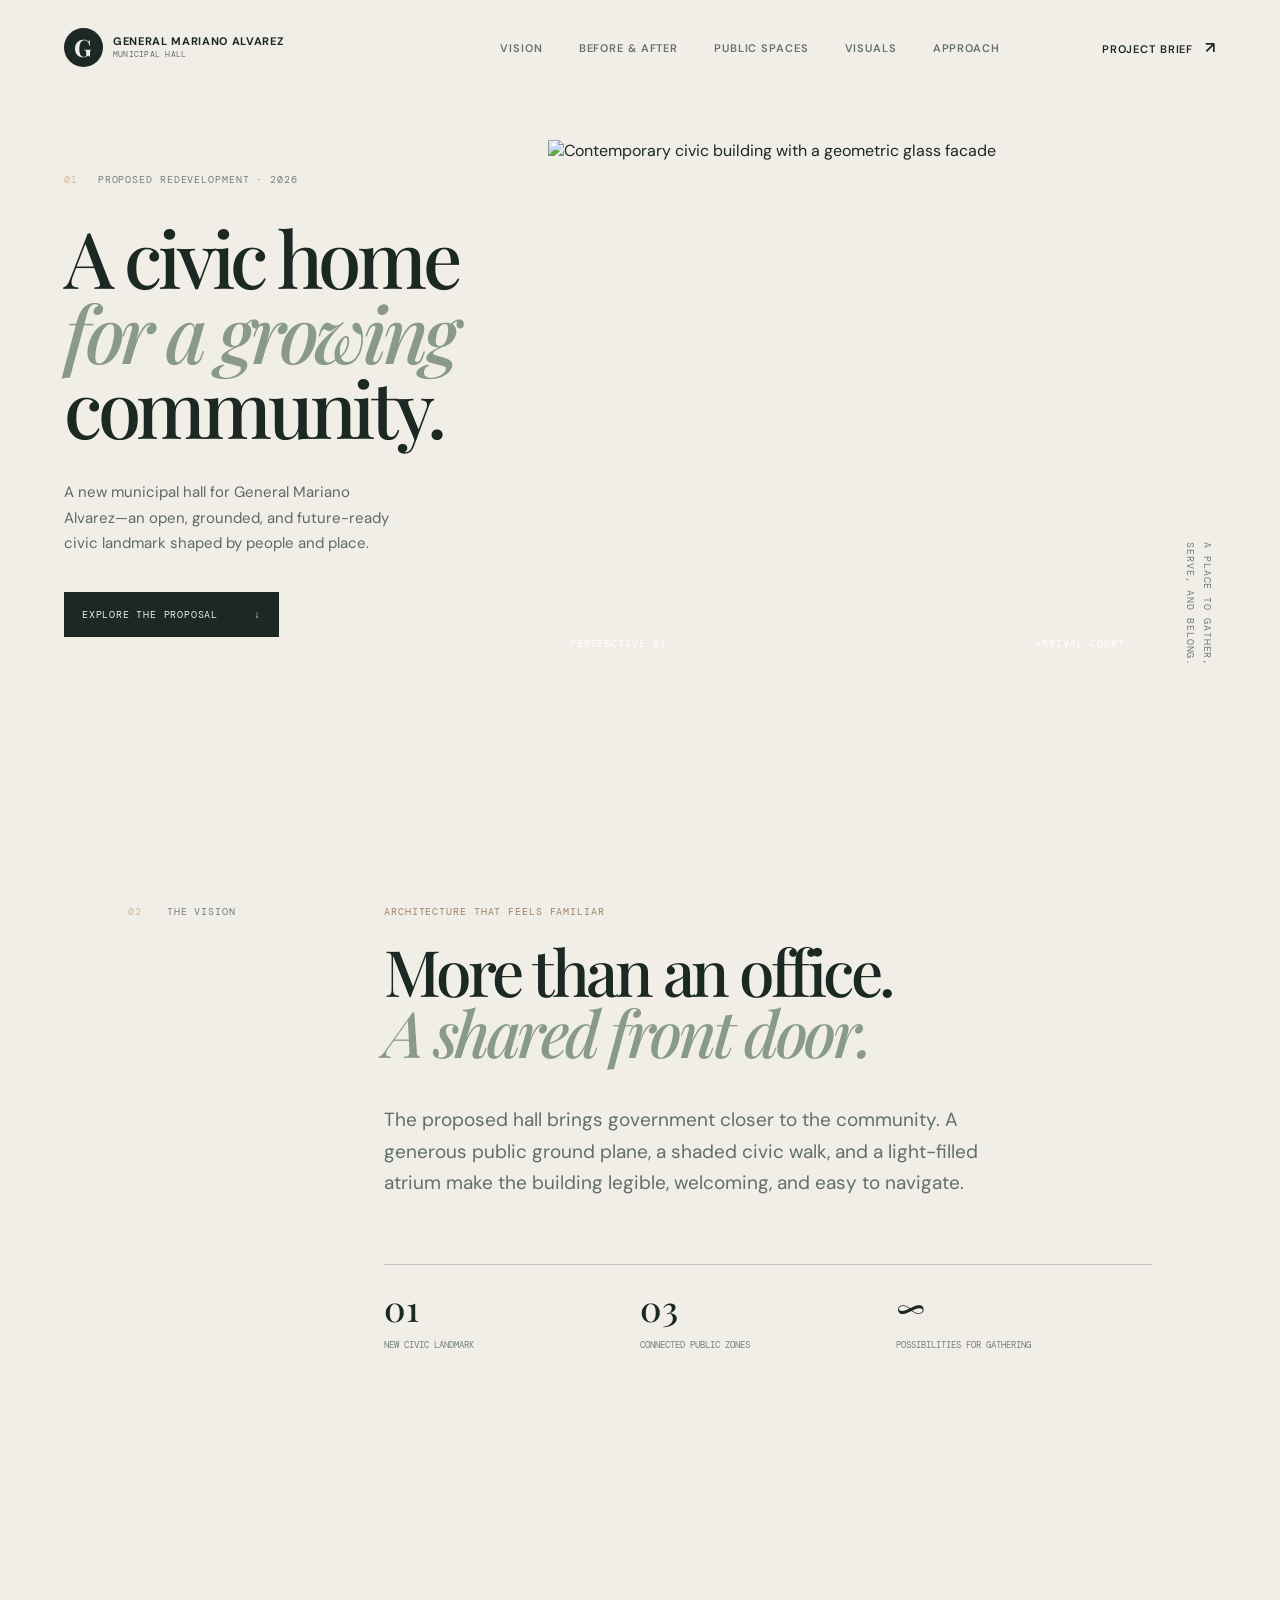
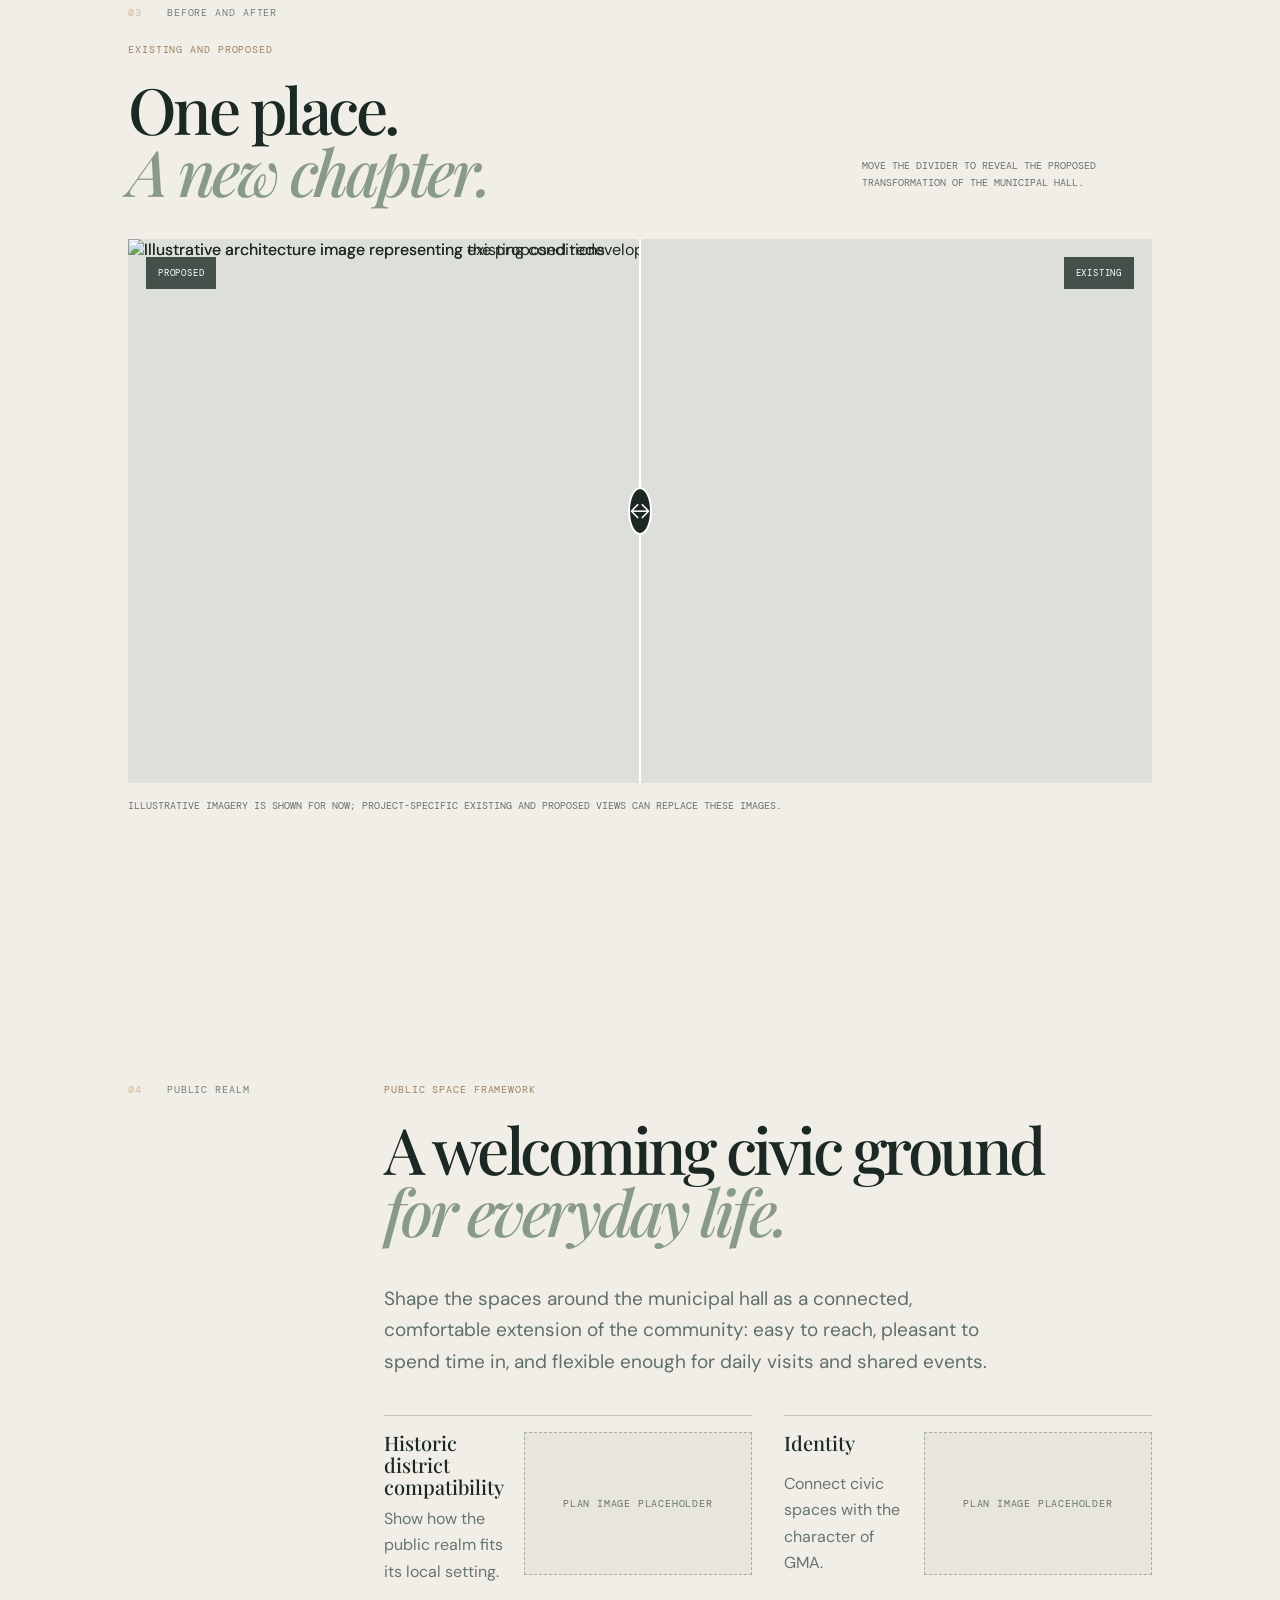
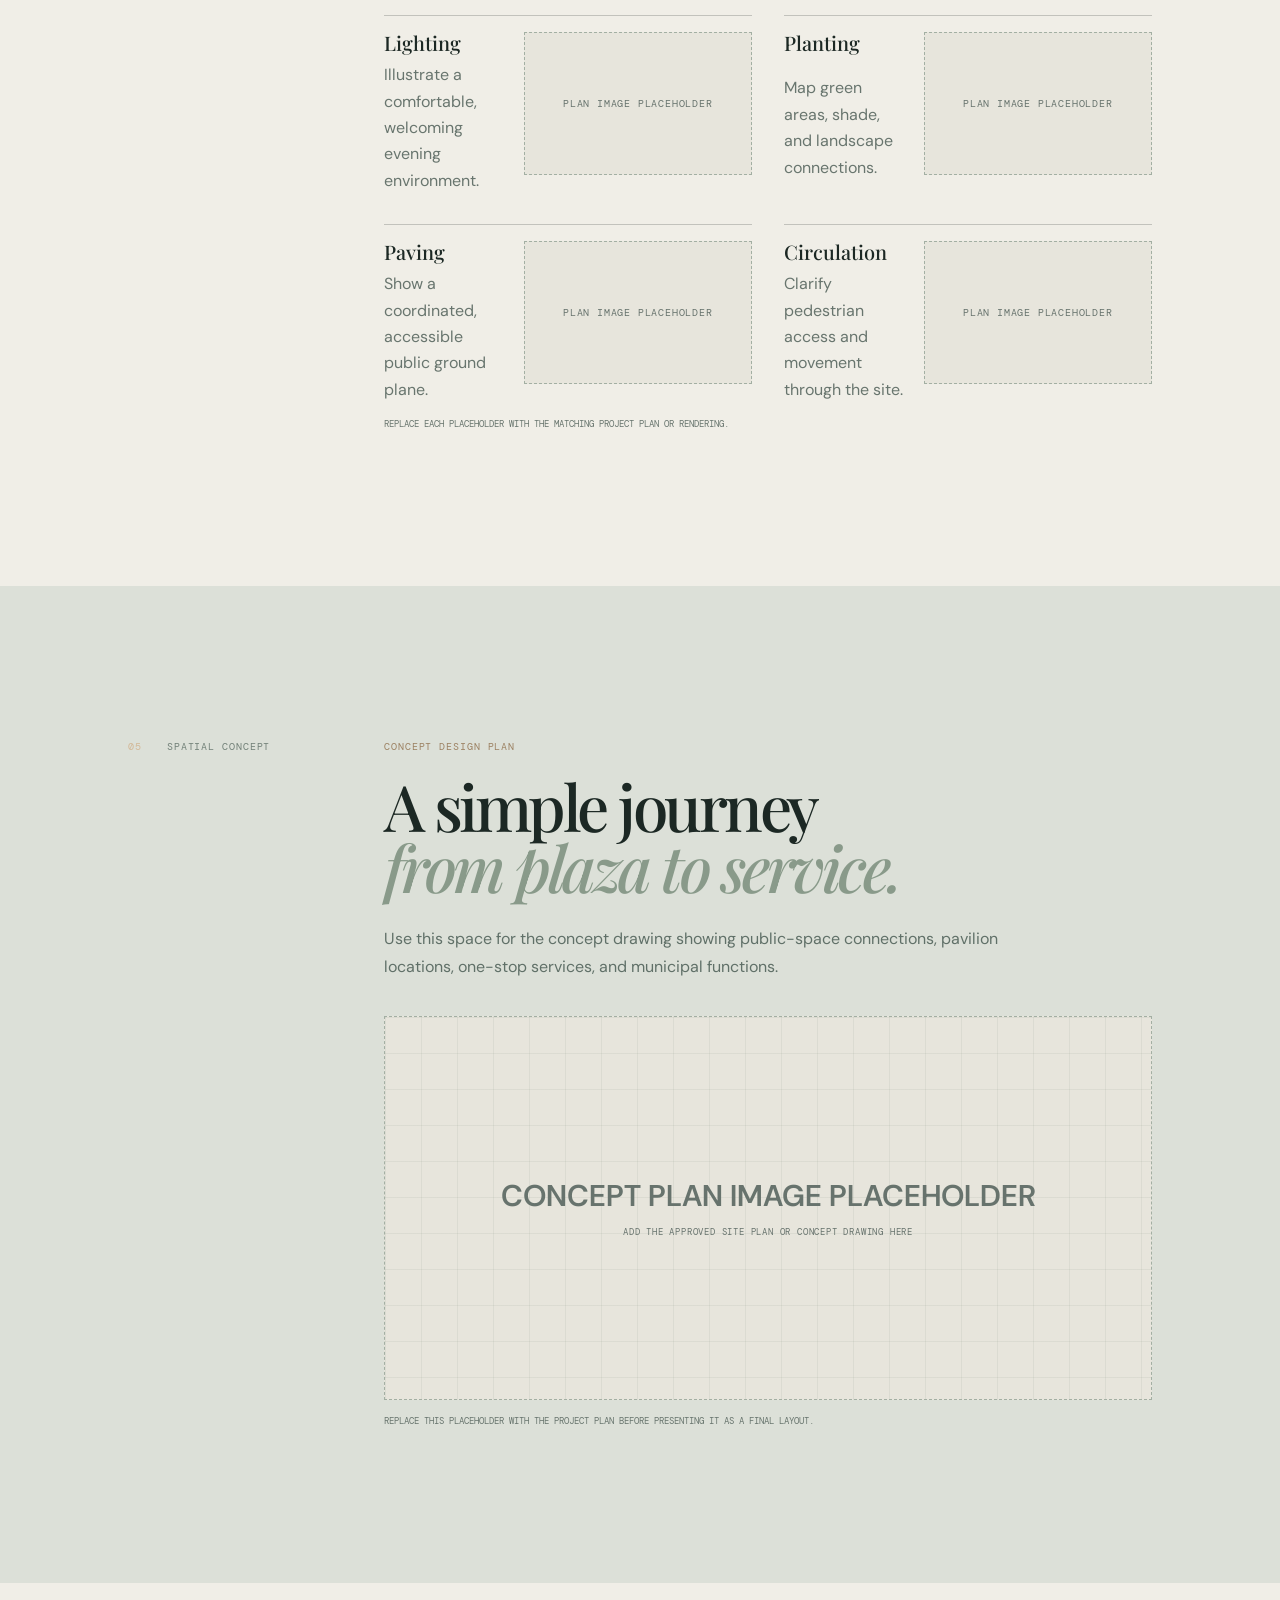
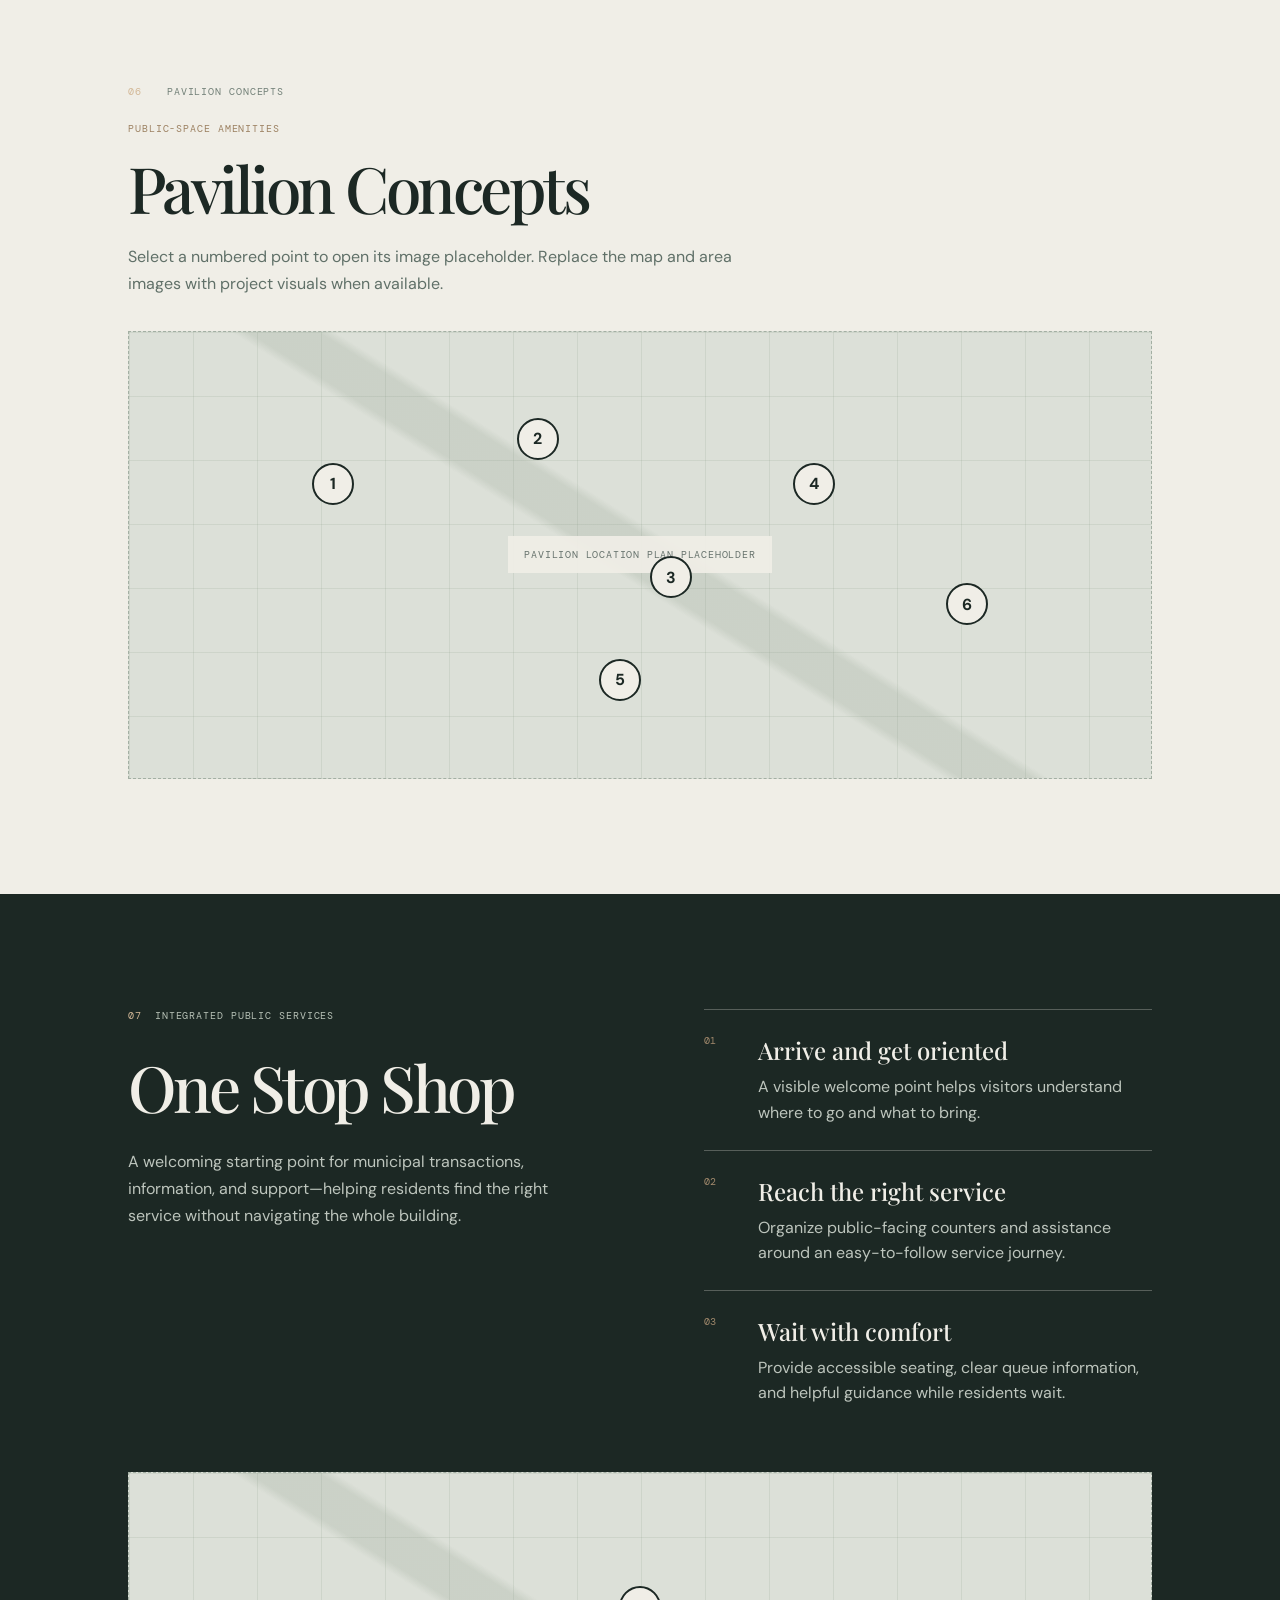
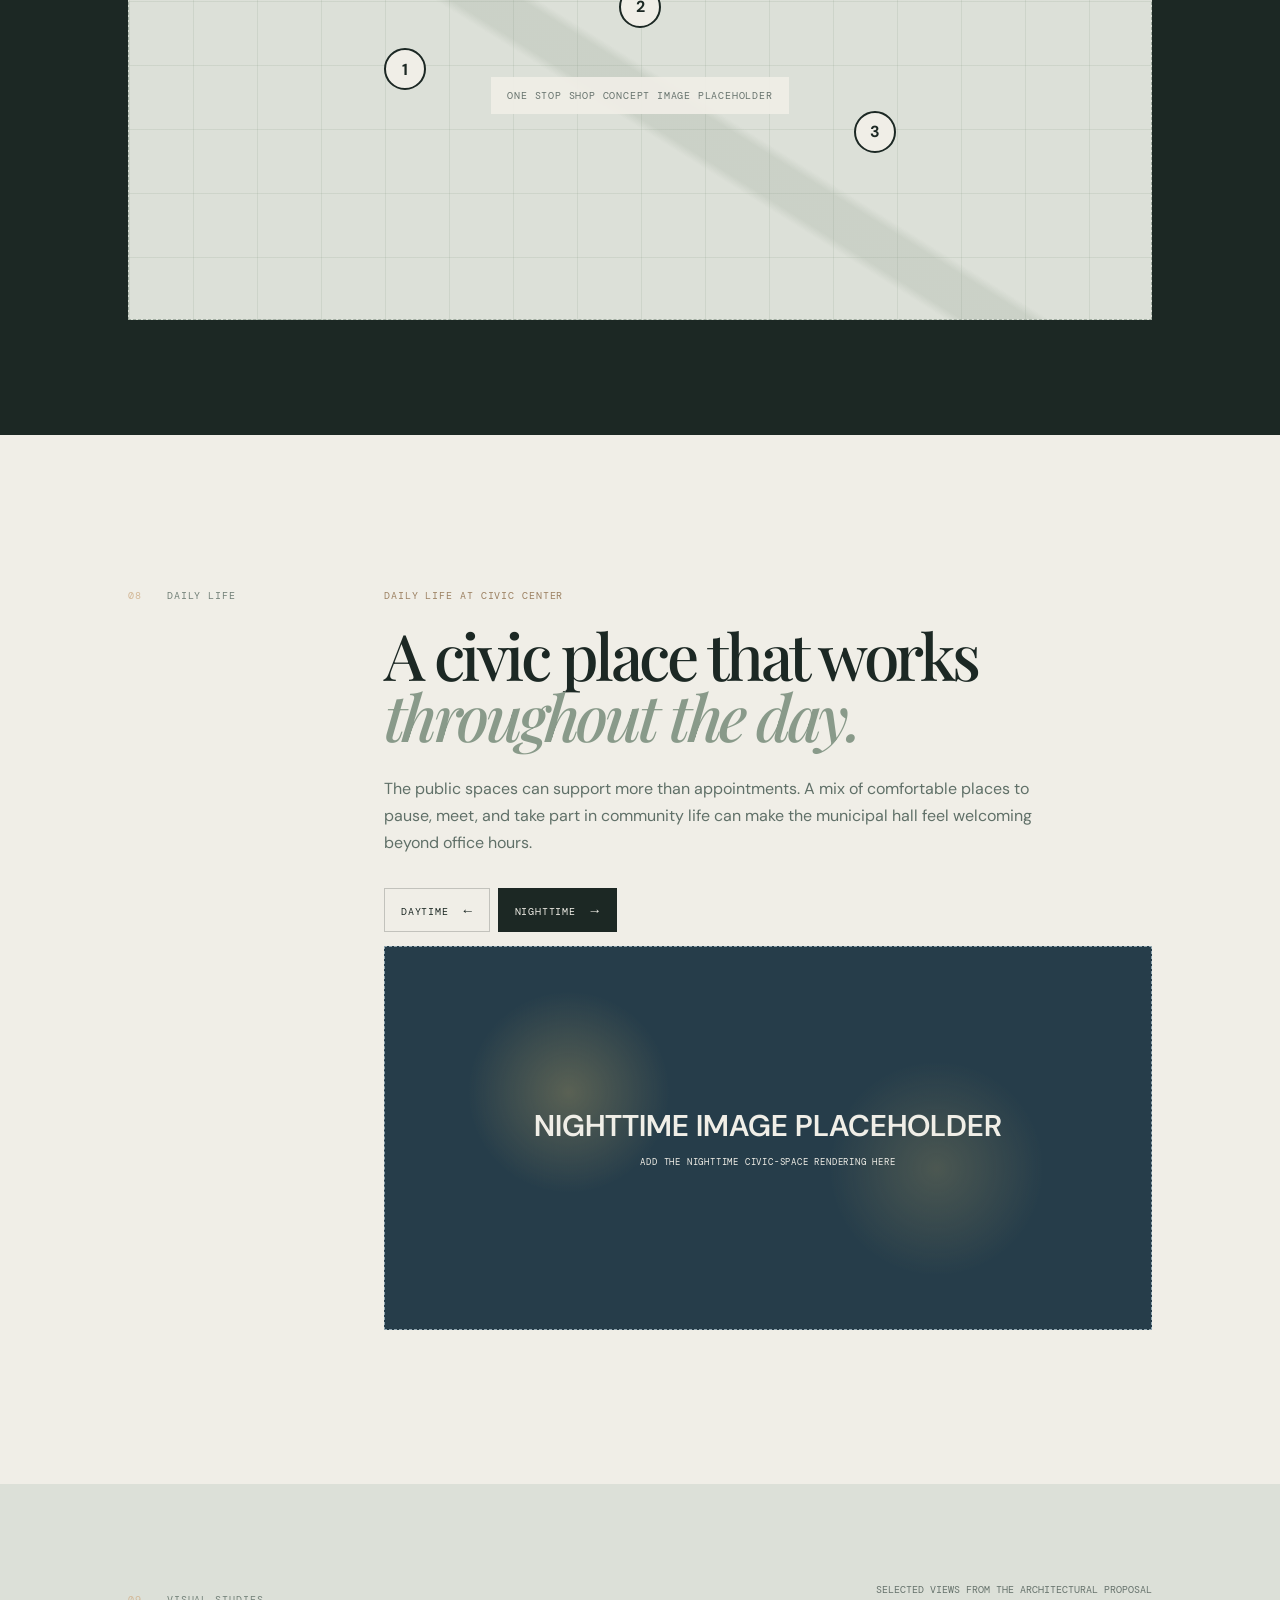
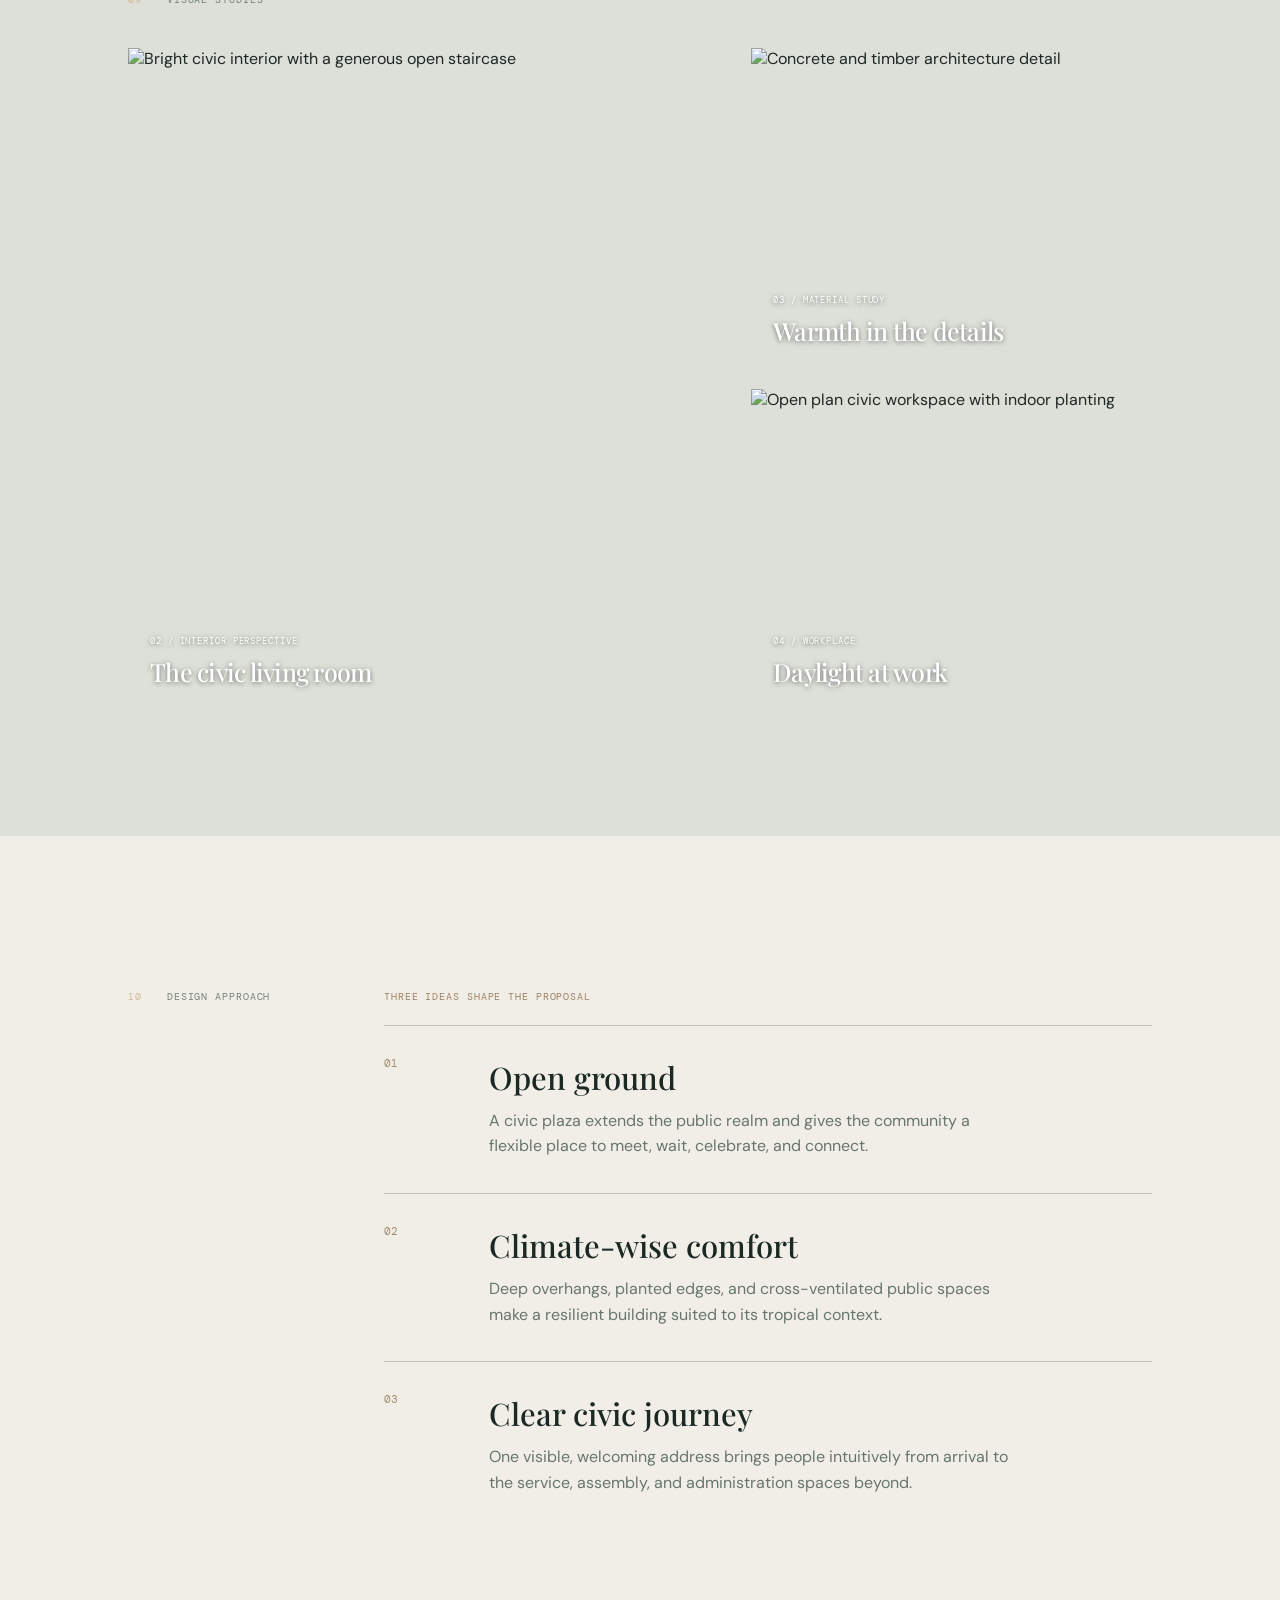
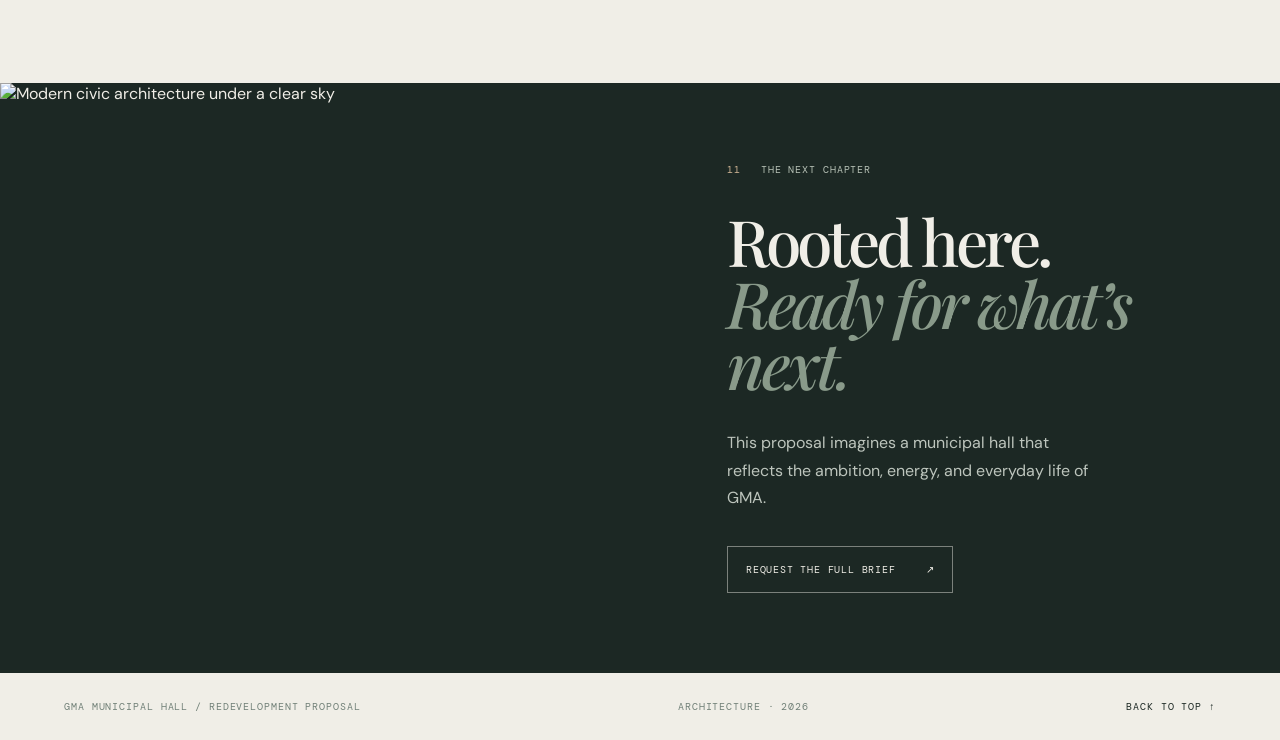
==== commit 80956e85: "Add numbered One Stop Shop concept map Co-authored-by: Copilot <223556219+Copilot@users.noreply.gith" ====
--- a/development.html
+++ b/development.html
@@ -141,12 +141,12 @@
           <p>Select a numbered point to open its image placeholder. Replace the map and area images with project visuals when available.</p>
           <div class="pavilion-map-placeholder" role="group" aria-label="Pavilion concepts map placeholder. Select a numbered marker to view its image placeholder.">
             <span class="pavilion-map-label">Pavilion location plan placeholder</span>
-            <button class="pavilion-marker" type="button" data-pavilion="1" aria-label="Open pavilion concept 1">1</button>
-            <button class="pavilion-marker" type="button" data-pavilion="2" aria-label="Open pavilion concept 2">2</button>
-            <button class="pavilion-marker" type="button" data-pavilion="3" aria-label="Open pavilion concept 3">3</button>
-            <button class="pavilion-marker" type="button" data-pavilion="4" aria-label="Open pavilion concept 4">4</button>
-            <button class="pavilion-marker" type="button" data-pavilion="5" aria-label="Open pavilion concept 5">5</button>
-            <button class="pavilion-marker" type="button" data-pavilion="6" aria-label="Open pavilion concept 6">6</button>
+            <button class="pavilion-marker" type="button" data-pavilion="1" data-area-kind="Pavilion" data-area-number="1" aria-label="Open pavilion concept 1">1</button>
+            <button class="pavilion-marker" type="button" data-pavilion="2" data-area-kind="Pavilion" data-area-number="2" aria-label="Open pavilion concept 2">2</button>
+            <button class="pavilion-marker" type="button" data-pavilion="3" data-area-kind="Pavilion" data-area-number="3" aria-label="Open pavilion concept 3">3</button>
+            <button class="pavilion-marker" type="button" data-pavilion="4" data-area-kind="Pavilion" data-area-number="4" aria-label="Open pavilion concept 4">4</button>
+            <button class="pavilion-marker" type="button" data-pavilion="5" data-area-kind="Pavilion" data-area-number="5" aria-label="Open pavilion concept 5">5</button>
+            <button class="pavilion-marker" type="button" data-pavilion="6" data-area-kind="Pavilion" data-area-number="6" aria-label="Open pavilion concept 6">6</button>
           </div>
         </div>
       </section>
@@ -155,9 +155,8 @@
         <div class="one-stop-layout">
           <div class="one-stop-intro">
             <p class="eyebrow"><span>07</span>Integrated public services</p>
-            <p class="kicker">One Stop Shop</p>
-            <h2>City services,<br /><em>all in one place.</em></h2>
-            <p>Give residents a clear, welcoming starting point for municipal transactions, information, and support—so they can find the right service without navigating the whole building.</p>
+            <h2>One Stop Shop</h2>
+            <p>A welcoming starting point for municipal transactions, information, and support—helping residents find the right service without navigating the whole building.</p>
           </div>
           <div class="service-steps">
             <article class="service-step">
@@ -173,6 +172,12 @@
               <div><h3>Wait with comfort</h3><p>Provide accessible seating, clear queue information, and helpful guidance while residents wait.</p></div>
             </article>
           </div>
+        </div>
+        <div class="one-stop-plan-placeholder" role="group" aria-label="One Stop Shop concept image placeholder. Select a numbered marker to view its image placeholder.">
+          <span class="one-stop-plan-label">One Stop Shop concept image placeholder</span>
+          <button class="pavilion-marker one-stop-marker" type="button" data-area-kind="One Stop Shop" data-area-number="1" data-one-stop-area="1" aria-label="Open One Stop Shop area 1">1</button>
+          <button class="pavilion-marker one-stop-marker" type="button" data-area-kind="One Stop Shop" data-area-number="2" data-one-stop-area="2" aria-label="Open One Stop Shop area 2">2</button>
+          <button class="pavilion-marker one-stop-marker" type="button" data-area-kind="One Stop Shop" data-area-number="3" data-one-stop-area="3" aria-label="Open One Stop Shop area 3">3</button>
         </div>
       </section>
 
@@ -306,13 +311,14 @@
 
       document.querySelectorAll(".pavilion-marker").forEach((marker) => {
         marker.addEventListener("click", () => {
-          const number = marker.dataset.pavilion;
-          pavilionDialogTitle.textContent = `Pavilion ${number}`;
-          pavilionImagePlaceholderLabel.textContent = `Pavilion ${number} image placeholder`;
-          pavilionImagePlaceholderNote.textContent = `Add the matching rendering or photo for pavilion ${number}`;
+          const areaTitle = `${marker.dataset.areaKind} ${marker.dataset.areaNumber}`;
+          const areaTitleLowercase = areaTitle.toLowerCase();
+          pavilionDialogTitle.textContent = areaTitle;
+          pavilionImagePlaceholderLabel.textContent = `${areaTitle} image placeholder`;
+          pavilionImagePlaceholderNote.textContent = `Add the matching rendering or photo for ${areaTitleLowercase}`;
           pavilionImagePlaceholder.setAttribute(
             "aria-label",
-            `Image placeholder for pavilion ${number}`,
+            `Image placeholder for ${areaTitleLowercase}`,
           );
           pavilionDialog.showModal();
         });
--- a/development.css
+++ b/development.css
@@ -432,6 +432,7 @@
  .framework-image-placeholder,
  .concept-plan-placeholder,
  .pavilion-map-placeholder,
+ .one-stop-plan-placeholder,
  .pavilion-image-placeholder,
  .daily-life-placeholder {
    align-items: center;
@@ -529,6 +530,58 @@
    text-transform: uppercase;
  }
 
+ .one-stop-section {
+   background: var(--ink);
+   color: var(--paper);
+   padding: 9vw 10vw;
+ }
+
+ .one-stop-layout {
+   display: grid;
+   gap: 10vw;
+   grid-template-columns: 1fr 1fr;
+   margin: 0 auto;
+   max-width: 1200px;
+ }
+
+ .one-stop-intro .eyebrow {
+   color: #b7c1b6;
+ }
+
+ .one-stop-intro h2 {
+   font-size: clamp(44px, 5vw, 70px);
+ }
+
+ .one-stop-intro > p:last-child {
+   color: #bdc5bd;
+   line-height: 1.7;
+   margin: 30px 0 0;
+   max-width: 440px;
+ }
+
+ .service-steps {
+   align-self: center;
+ }
+
+ .service-step {
+   border-top: 1px solid rgba(240, 238, 231, .28);
+   display: grid;
+   gap: 24px;
+   grid-template-columns: 30px 1fr;
+   padding: 24px 0;
+ }
+
+ .service-step h3 {
+   font-size: 24px;
+   margin: 0 0 8px;
+ }
+
+ .service-step p {
+   color: #bdc5bd;
+   line-height: 1.6;
+   margin: 0;
+ }
+
  .pavilion-section {
    background: #f0eee7;
    padding: 8vw 10vw 9vw;
@@ -565,7 +618,21 @@
    position: relative;
  }
 
- .pavilion-map-label {
+ .one-stop-plan-placeholder {
+   aspect-ratio: 16 / 7;
+   background-color: #dce0d8;
+   background-image:
+     linear-gradient(32deg, transparent 47%, rgba(141, 156, 138, .22) 48%, rgba(141, 156, 138, .22) 52%, transparent 53%),
+     linear-gradient(90deg, rgba(141, 156, 138, .18) 1px, transparent 1px),
+     linear-gradient(rgba(141, 156, 138, .18) 1px, transparent 1px);
+   background-size: auto, 64px 64px, 64px 64px;
+   margin: 42px auto 0;
+   max-width: 1200px;
+   position: relative;
+ }
+
+ .pavilion-map-label,
+ .one-stop-plan-label {
    background: rgba(240, 238, 231, .92);
    padding: 12px 16px;
  }
@@ -631,6 +698,21 @@
  .pavilion-marker[data-pavilion="6"] {
    left: 82%;
    top: 61%;
+ }
+
+ .one-stop-marker[data-one-stop-area="1"] {
+   left: 27%;
+   top: 44%;
+ }
+
+ .one-stop-marker[data-one-stop-area="2"] {
+   left: 50%;
+   top: 30%;
+ }
+
+ .one-stop-marker[data-one-stop-area="3"] {
+   left: 73%;
+   top: 58%;
  }
 
  .pavilion-dialog {
@@ -996,7 +1078,8 @@
      padding: 18vw 6vw;
    }
 
-   .pavilion-map-placeholder {
+   .pavilion-map-placeholder,
+   .one-stop-plan-placeholder {
      aspect-ratio: 4 / 3;
    }
 
